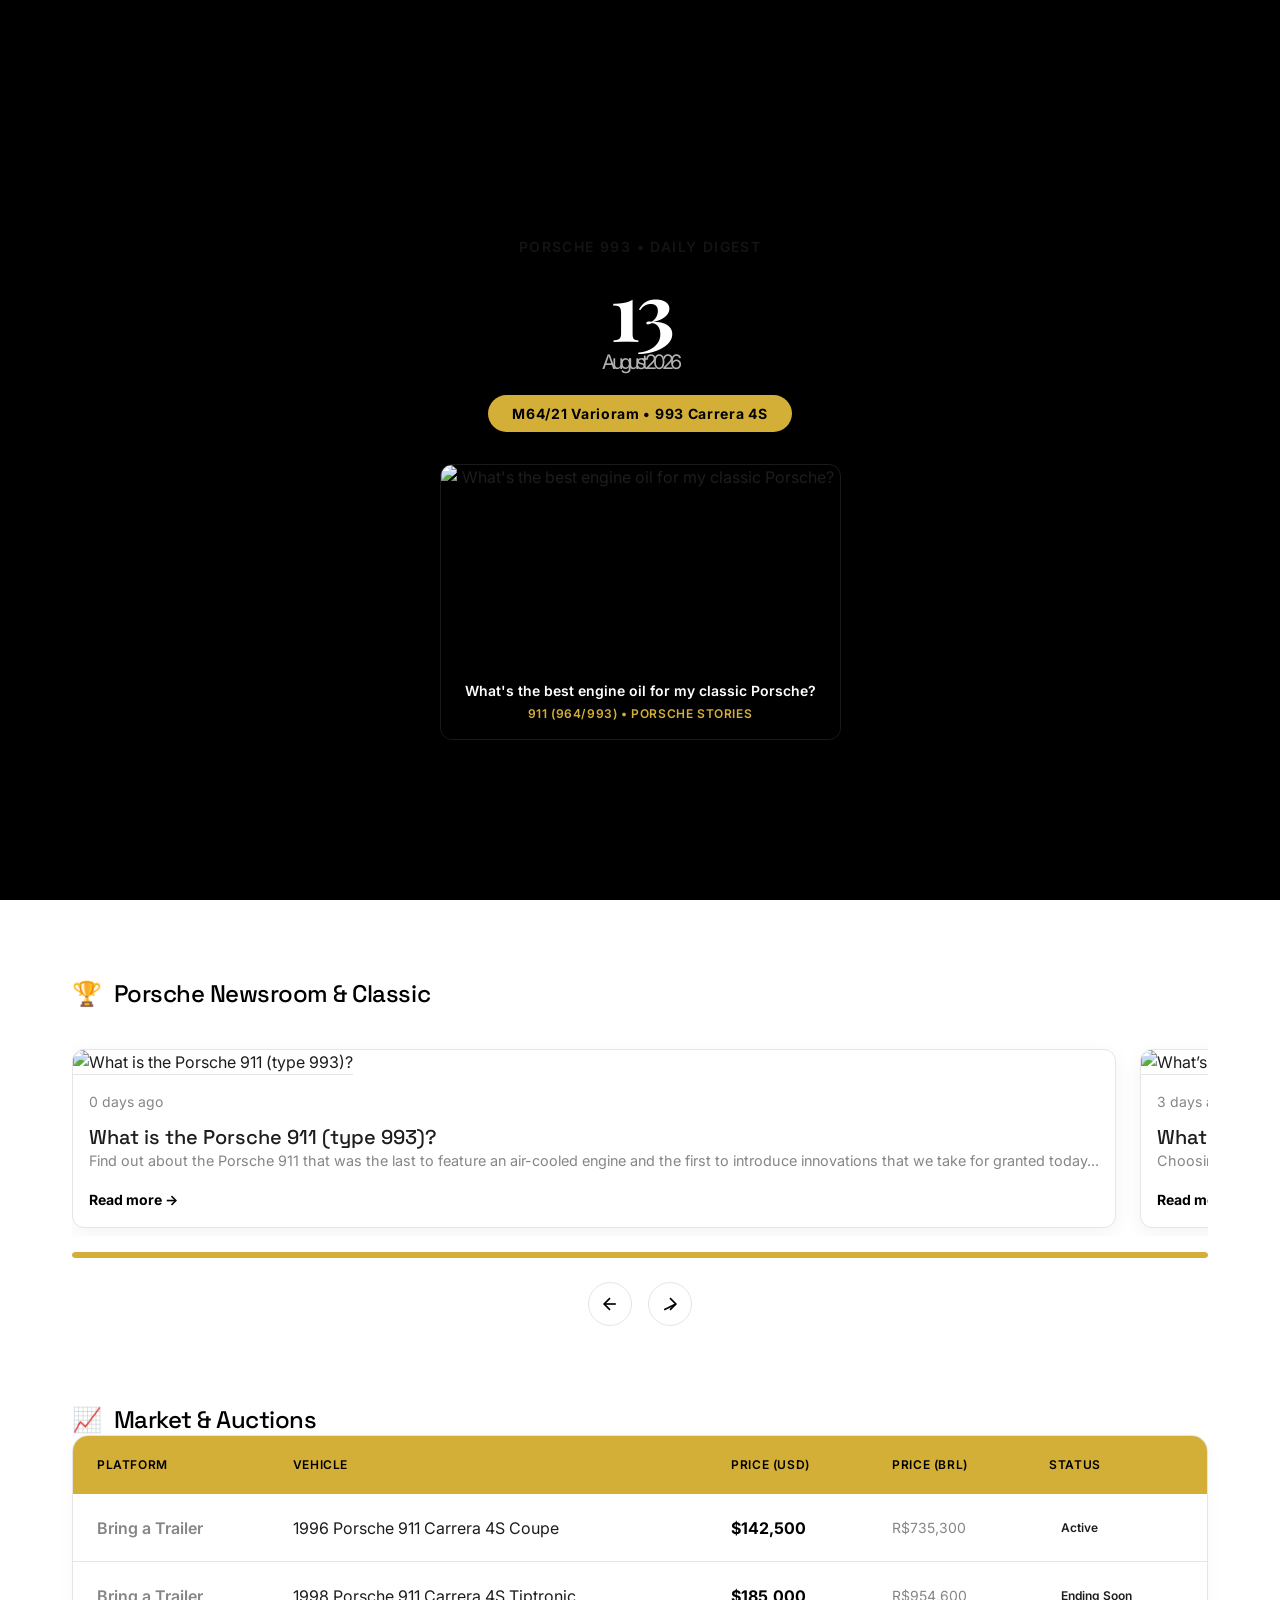
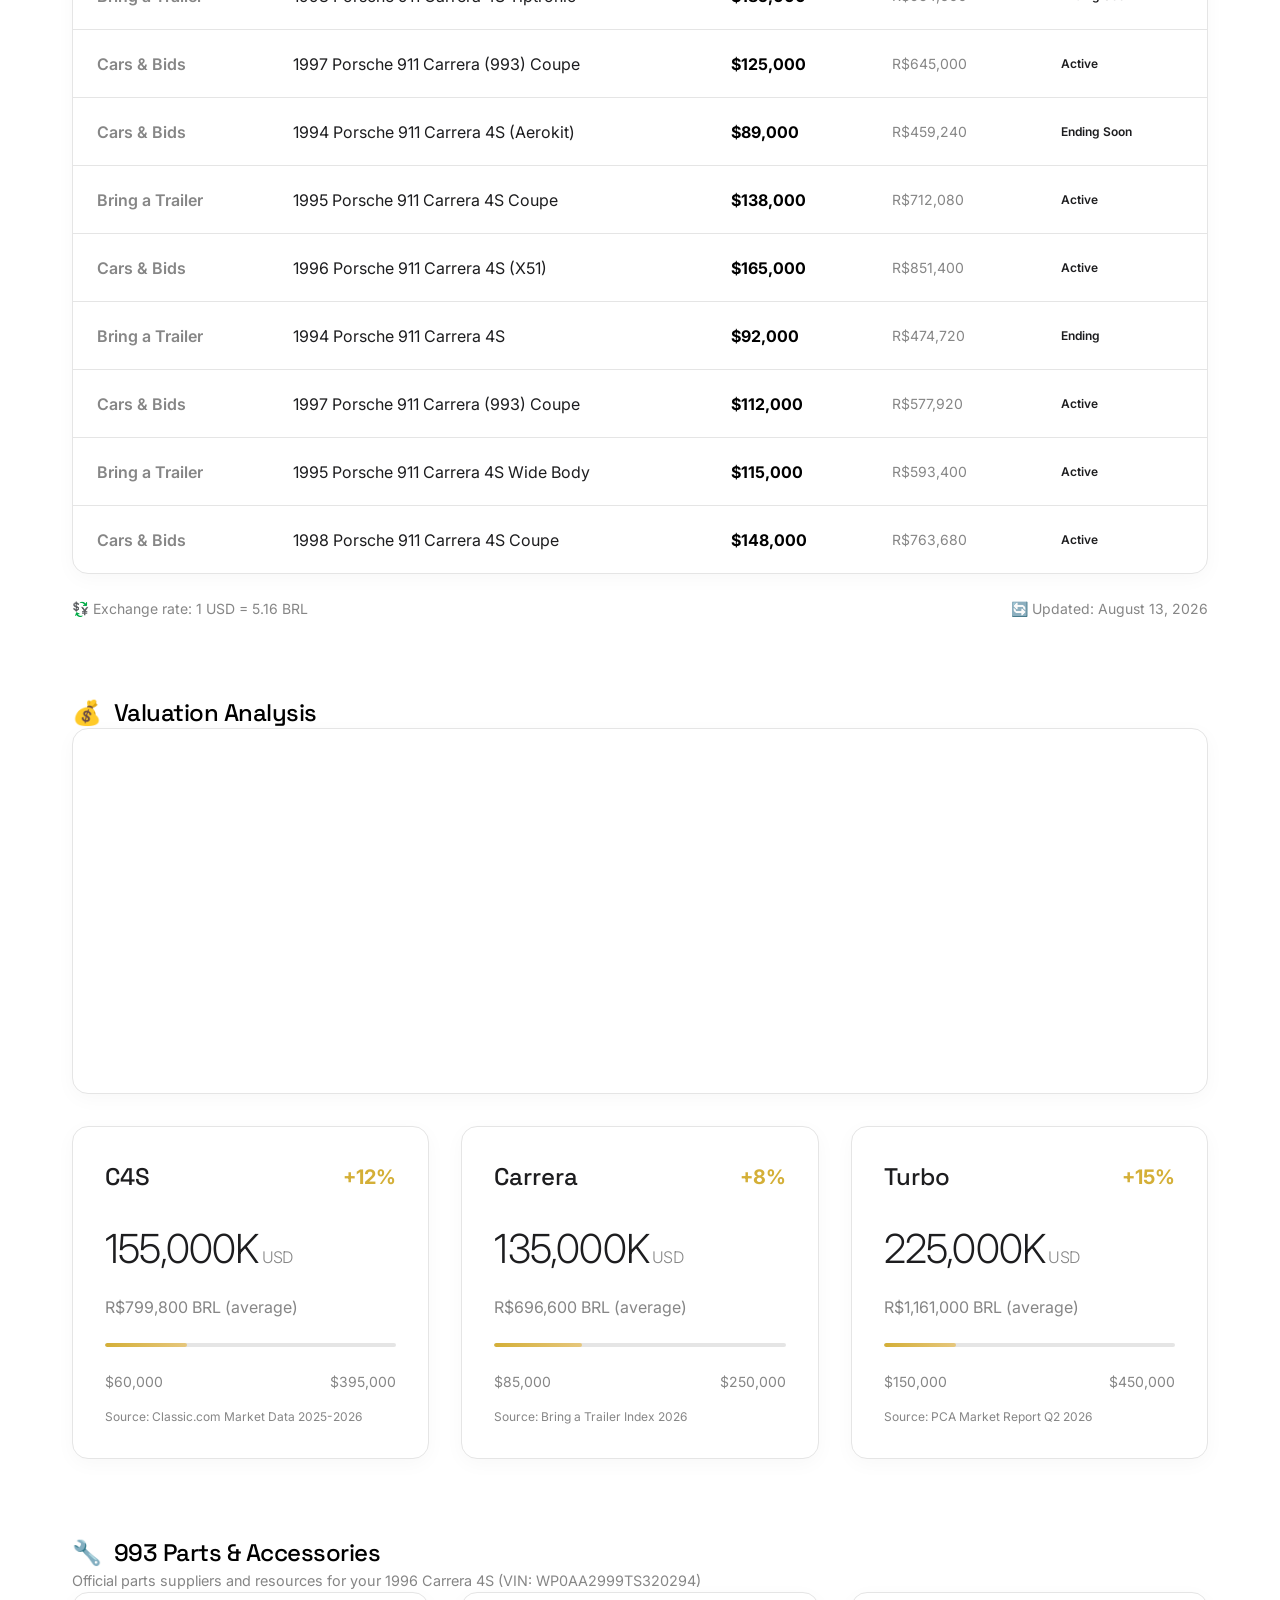
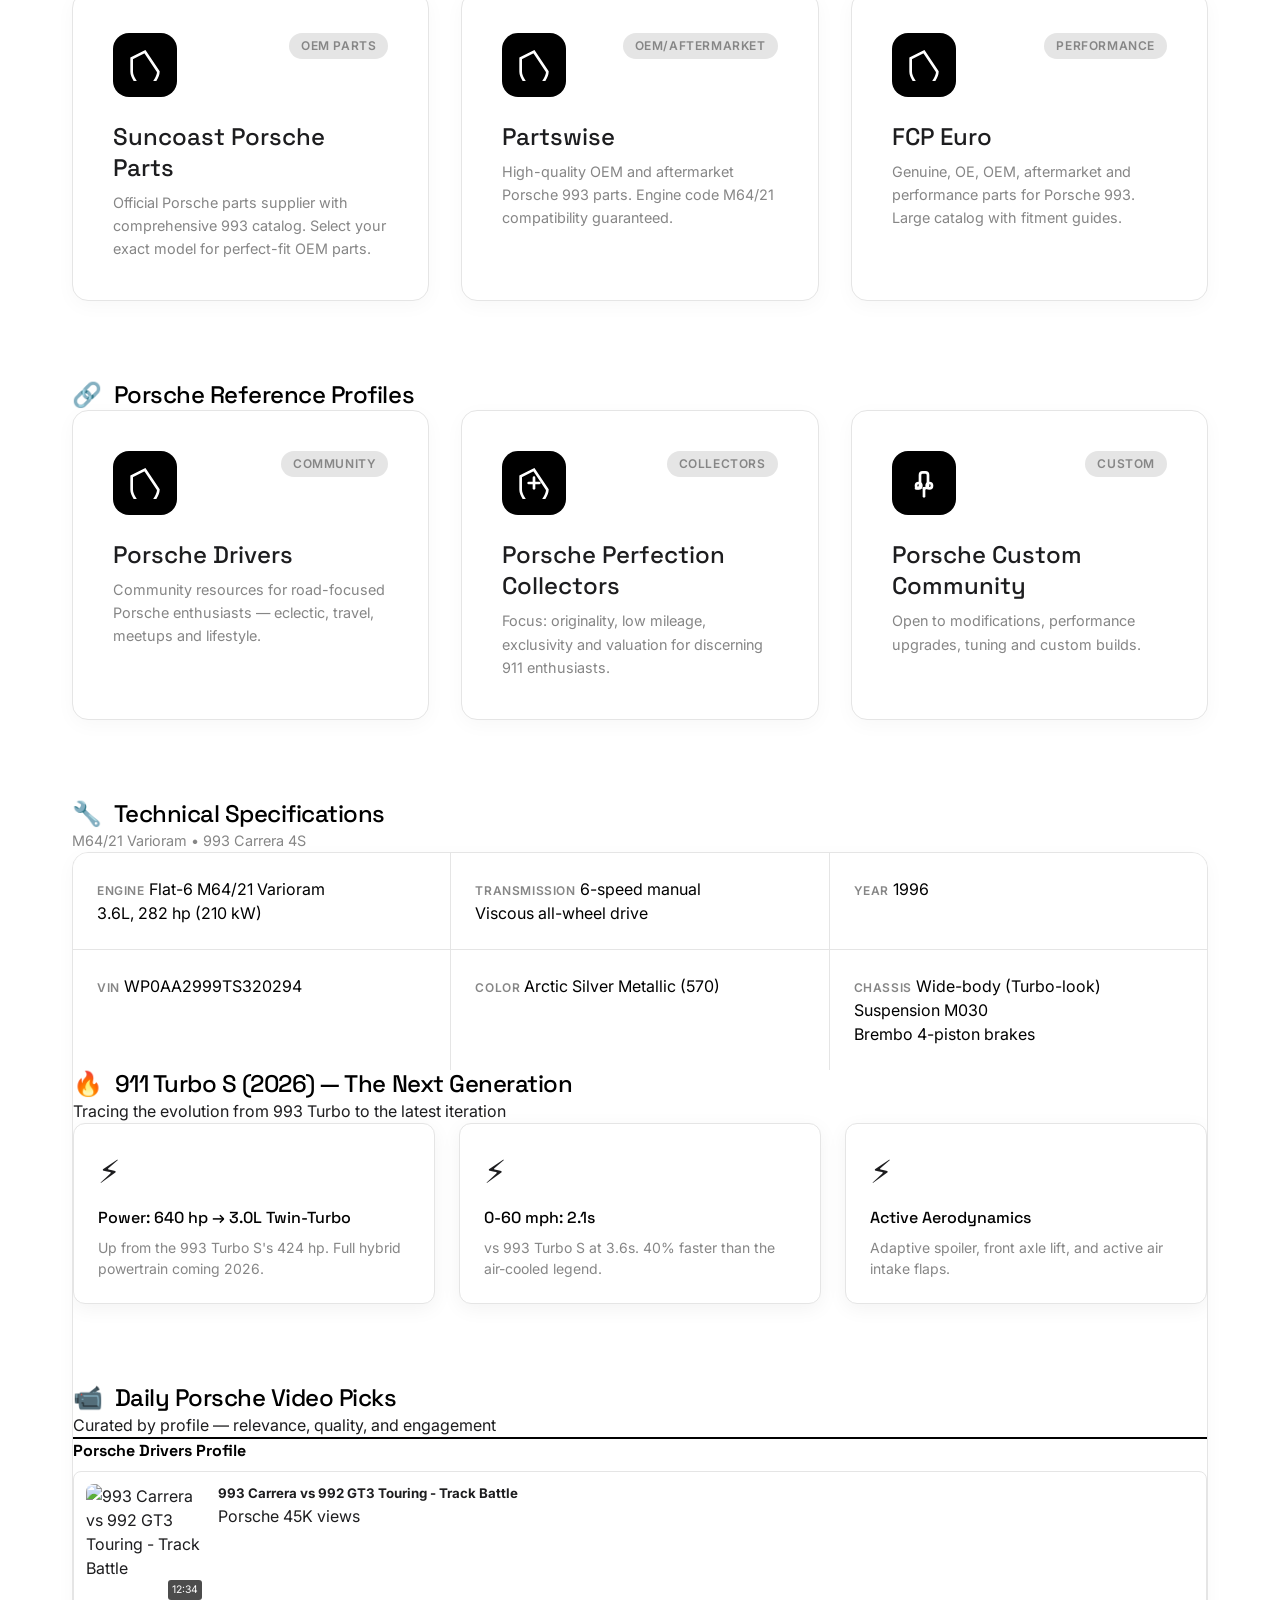
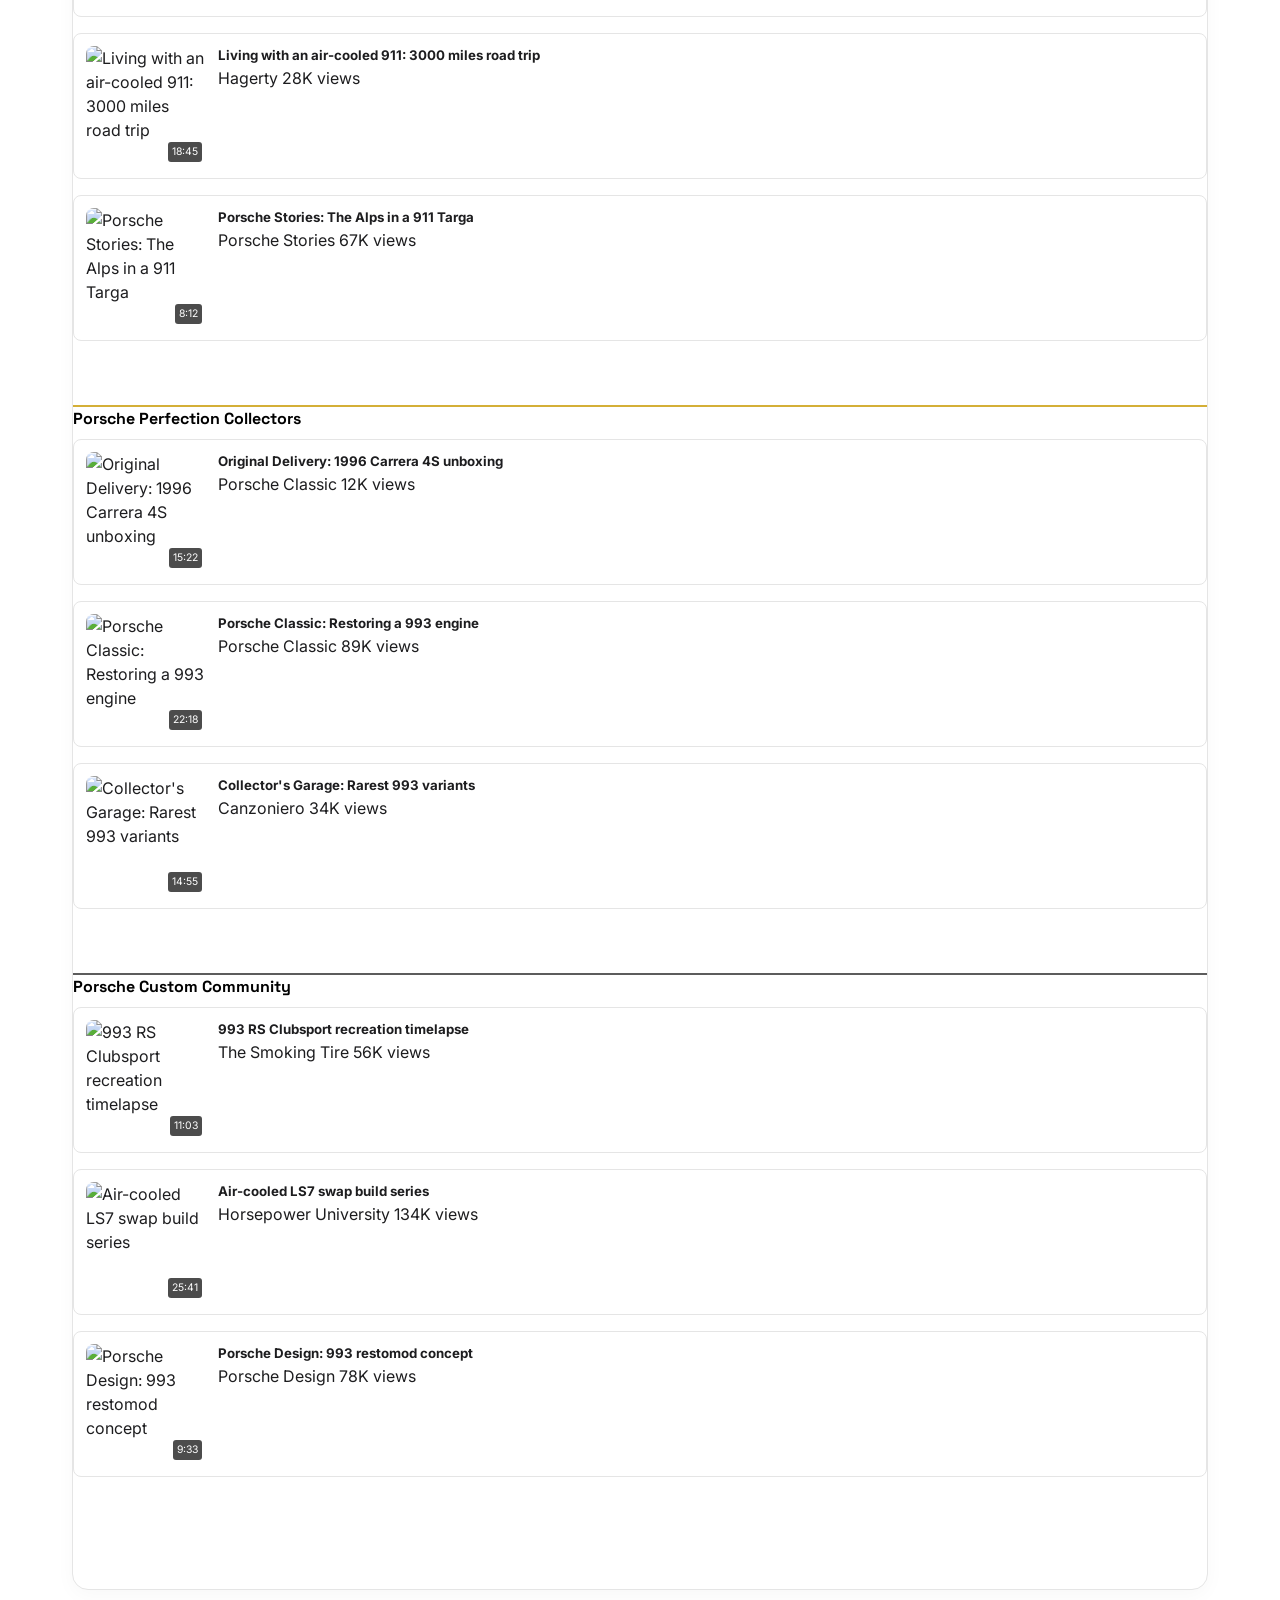
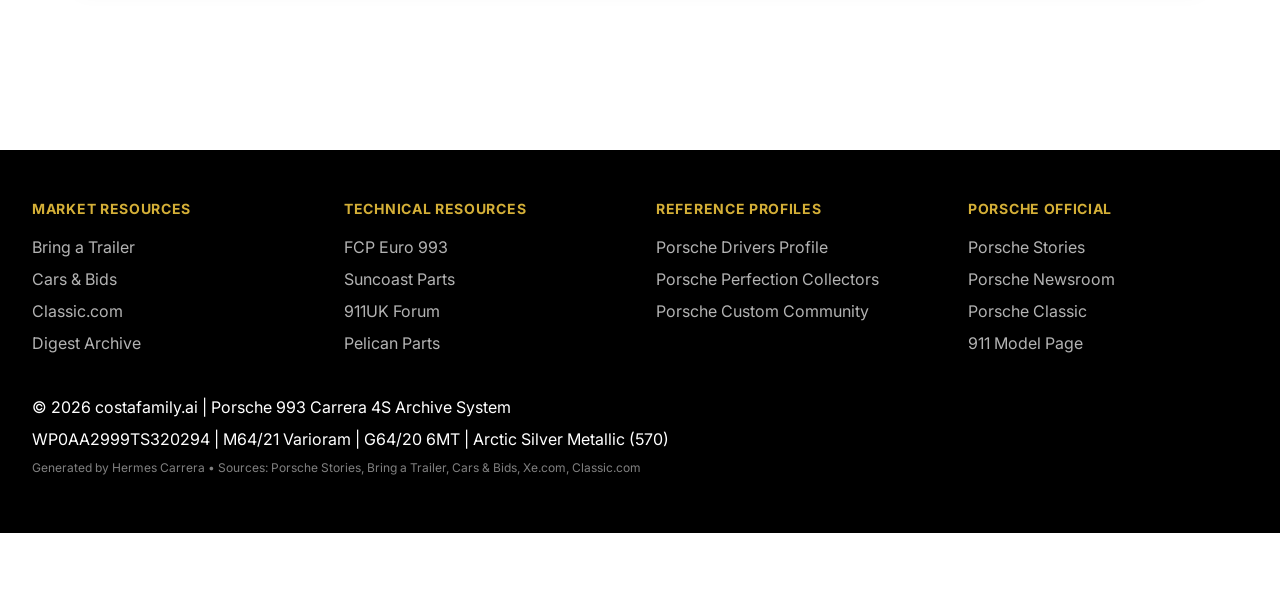
==== index.html @ 82171115 "Daily Porsche 993 digest — 13/08/2026 — automated deployment" ====
<!DOCTYPE html>
<html lang="en">
<head>
    <meta charset="UTF-8">
    <meta name="viewport" content="width=device-width, initial-scale=1.0">
    <title>Porsche 993 Daily Digest | August 13, 2026</title>
    <meta name="description" content="Daily Porsche 993 Carrera 4S intelligence brief by Hermes Carrera. Market data, auction listings, and Porsche heritage content.">
    <meta name="theme-color" content="#d4af37">
    <meta name="color-scheme" content="light dark">
    <link rel="manifest" href="/manifest.json">
    <link rel="icon" href="/favicon.ico" type="image/x-icon">
    <link rel="apple-touch-icon" href="/favicon.ico">
    <link href="https://fonts.googleapis.com/css2?family=Inter:wght@300;400;500;600;700&family=Playfair+Display:wght@400;500;700&family=Space+Grotesk:wght@300;400;500;700&display=swap" rel="stylesheet">
    <script src="https://cdn.jsdelivr.net/npm/chart.js"></script>
    <style>
        :root {
            --porsche-black: #000000;
            --porsche-white: #ffffff;
            --porsche-gray: #f5f5f7;
            --porsche-light-gray: #e5e5e5;
            --porsche-dark-gray: #1d1d1f;
            --porsche-medium-gray: #868686;
            --porsche-gold: #d4af37;
            --porsche-gold-hover: #e6c77d;
            --font-sans: 'Inter', system-ui, -apple-system, 'Segoe UI', Roboto, sans-serif;
            --font-display: 'Playfair Display', serif;
            --font-display2: 'Space Grotesk', sans-serif;
            --transition: all 0.3s cubic-bezier(0.25, 0.4, 0.25, 1);
        }
        * { margin: 0; padding: 0; box-sizing: border-box; }
        body { font-family: var(--font-sans); background: var(--porsche-white); color: var(--porsche-dark-gray); line-height: 1.5; font-weight: 400; }
        
        /* Premium typography */
        h1 { font-family: var(--font-display); font-size: 4rem; font-weight: 700; letter-spacing: -0.04em; line-height: 0.9; }
        h2 { font-family: var(--font-display2); font-size: 2rem; font-weight: 500; letter-spacing: -0.02em; line-height: 1.2; }
        h3 { font-family: var(--font-display2); font-size: 1.25rem; font-weight: 500; line-height: 1.3; }
        .byline { font-size: 0.875rem; text-transform: uppercase; letter-spacing: 0.1em; font-weight: 600; margin-bottom: 1rem; opacity: 0.7; }
        
        /* ===== Header/Hero ===== */
        header {
            background: var(--porsche-black);
            height: 100vh;
            display: flex;
            align-items: flex-end;
            justify-content: center;
            padding: 2rem;
            position: relative;
            overflow: hidden;
        }
        header::before {
            content: '';
            position: absolute;
            top: 0; left: 0; width: 100%; height: 100%;
            background-image: url('https://content-hub.imgix.net/7Jbfc1Bipxe77PnjOVNaTU/894ac12e105ead6a7df681de4aec5f8d/what-20is-20the-20best-20engine-20oil.jpg?w=1920');
            background-size: cover;
            background-position: center 30%;
            background-attachment: fixed;
            z-index: -1;
        }
        header::after { content: ''; position: absolute; top: 0; left: 0; width: 100%; height: 100%; background: linear-gradient(to bottom, rgba(0,0,0,0.7) 0%, rgba(0,0,0,0.5) 50%, transparent 100%); z-index: -1; }
        .hero-content { text-align: center; padding-bottom: 8rem; max-width: 900px; margin: 0 auto; z-index: 1; }
        .hero-date { color: var(--porsche-white); font-family: var(--font-display); font-size: 5rem; font-weight: 700; letter-spacing: -0.05em; line-height: 0.9; }
        .hero-date .small { font-size: 1.25rem; display: block; opacity: 0.7; margin-top: 0.5rem; font-family: var(--font-sans); font-weight: 400; }
        .hero-badge { display: inline-block; background: var(--porsche-gold); color: var(--porsche-black); padding: 0.5rem 1.5rem; border-radius: 999px; font-size: 0.875rem; font-weight: 700; letter-spacing: 0.05em; margin-top: 1.5rem; }
        .daily-hero-image-container { margin-top: 2rem; border-radius: 0.75rem; overflow: hidden; box-shadow: 0 20px 40px rgba(0,0,0,0.3); border: 1px solid rgba(255,255,255,0.1); }
        .daily-hero-image { width: 100%; height: auto; display: block; }
        .hero-caption { background: rgba(0,0,0,0.7); padding: 1rem 1.5rem; }
        .hero-caption-title { color: var(--porsche-white); font-size: 0.875rem; font-weight: 600; margin-bottom: 0.25rem; }
        .hero-caption-source { color: var(--porsche-gold); font-size: 0.75rem; text-transform: uppercase; letter-spacing: 0.05em; font-weight: 600; }
        main { max-width: 1200px; margin: 0 auto; padding: 5rem 2rem; }
        section { margin-bottom: 5rem; }
        .section-header { display: flex; justify-content: space-between; align-items: center; margin-bottom: 2.5rem; }
        .section-title { font-family: var(--font-display2); font-size: 1.5rem; font-weight: 500; display: flex; align-items: center; gap: 0.75rem; color: var(--porsche-black); }
        .section-title .emoji { font-size: 1.5rem; }
        
        /* Carousel */
        /* Carousel following Porsche Design System */
        .carousel-container { position: relative; margin: 2rem 0; }
        
        /* Scroll indicator - PDS style */
        .carousel::-webkit-scrollbar { display: none; }
        .carousel-scrollbar-container {
            position: relative;
            height: 6px;
            background: var(--porsche-light-gray);
            border-radius: 3px;
            margin-top: 1rem;
            overflow: hidden;
        }
        .carousel-scrollbar {
            height: 100%;
            background: var(--porsche-gold);
            border-radius: 3px;
            transition: width 0.1s ease;
        }
        
        .carousel { display: flex; overflow-x: auto; gap: 1.5rem; padding: 0.5rem 0; scrollbar-width: none; scroll-snap-type: x mandatory; }
        .carousel::-webkit-scrollbar { display: none; }
        .carousel-card { min-width: 120px; background: var(--porsche-white); border-radius: 0.75rem; overflow: hidden; box-shadow: 0 5px 20px rgba(0,0,0,0.05); transition: var(--transition); border: 1px solid var(--porsche-light-gray); flex-shrink: 0; scroll-snap-align: start; }
        .carousel-card:hover { transform: translateY(-5px); box-shadow: 0 20px 40px rgba(0,0,0,0.1); }
        .carousel-image { width: 100%; height: 100px; object-fit: cover; border-bottom: 1px solid var(--porsche-light-gray); }
        .carousel-content { padding: 1rem; }
        .carousel-meta { font-size: 0.875rem; color: var(--porsche-medium-gray); margin-bottom: 0.75rem; }
        .carousel-link { display: inline-flex; align-items: center; gap: 0.5rem; color: var(--porsche-black); text-decoration: none; font-weight: 700; font-size: 0.875rem; transition: color 0.2s ease; }
        .carousel-link:hover { color: var(--porsche-gold); }
        
        /* Carousel navigation buttons - PDS style */
        .carousel-nav { display: flex; justify-content: center; gap: 1rem; margin-top: 1.5rem; }
        .carousel-nav-btn {
            background: var(--porsche-white);
            border: 1px solid var(--porsche-light-gray);
            border-radius: 999px;
            width: 44px;
            height: 44px;
            cursor: pointer;
            transition: all 0.2s ease;
            display: flex;
            align-items: center;
            justify-content: center;
        }
        .carousel-nav-btn:hover { background: var(--porsche-gold); border-color: var(--porsche-gold); }
        .carousel-nav-btn svg { fill: none; stroke: var(--porsche-black); stroke-width: 2; }
        
        /* Market Table */
        .market-table { width: 100%; border-collapse: separate; border-spacing: 0; background: var(--porsche-white); border-radius: 1rem; overflow: hidden; box-shadow: 0 5px 20px rgba(0,0,0,0.03); border: 1px solid var(--porsche-light-gray); }
        .market-table thead { background: var(--porsche-gold); }
        .market-table th { color: var(--porsche-black); font-weight: 600; text-transform: uppercase; font-size: 0.75rem; letter-spacing: 0.05em; padding: 1.25rem 1.5rem; text-align: left; font-family: var(--font-sans); }
        .market-table td { padding: 1.25rem 1.5rem; border-bottom: 1px solid var(--porsche-light-gray); font-family: var(--font-sans); }
        .market-table tr:last-child td { border-bottom: none; }
        .price-usd { font-weight: 700; color: var(--porsche-black); }
        .price-brl { font-size: 0.875rem; color: var(--porsche-medium-gray); }
        .status-badge { display: inline-block; padding: 0.25rem 0.75rem; border-radius: 999px; font-size: 0.75rem; font-weight: 600; }
        .platform-link { color: var(--porsche-medium-gray); text-decoration: none; font-weight: 600; transition: color 0.2s ease; }
        .platform-link:hover { color: var(--porsche-gold); text-decoration: underline; }
        
        /* Valuation */
        .valuation-charts { background: var(--porsche-white); border-radius: 1rem; padding: 2rem; border: 1px solid var(--porsche-light-gray); box-shadow: 0 5px 20px rgba(0,0,0,0.03); margin-bottom: 2rem; }
        .valuation-chart-container { position: relative; height: 300px; width: 100%; }
        .valuation-grid { display: grid; grid-template-columns: repeat(auto-fit, minmax(250px, 1fr)); gap: 2rem; margin-top: 2rem; }
        .valuation-card { background: var(--porsche-white); border-radius: 1rem; padding: 2rem; border: 1px solid var(--porsche-light-gray); box-shadow: 0 5px 20px rgba(0,0,0,0.03); transition: var(--transition); }
        .valuation-card:hover { transform: translateY(-5px); box-shadow: 0 15px 30px rgba(0,0,0,0.08); }
        .valuation-header { display: flex; justify-content: space-between; align-items: center; margin-bottom: 1.5rem; }
        .valuation-title { font-family: var(--font-display2); font-size: 1.5rem; font-weight: 500; }
        .valuation-trend { font-size: 1.25rem; font-weight: 700; color: var(--porsche-gold); }
        .price-display { font-size: 2.5rem; font-weight: 300; letter-spacing: -0.02em; margin-bottom: 1rem; }
        .price-secondary { font-size: 1rem; color: var(--porsche-medium-gray); margin-bottom: 1.5rem; }
        .range-bar { height: 4px; background: var(--porsche-light-gray); border-radius: 2px; margin: 1.5rem 0; overflow: hidden; }
        .range-fill { height: 100%; background: linear-gradient(90deg, var(--porsche-gold), #e6c77d); border-radius: 2px; }
        .valuation-source { font-size: 0.75rem; color: var(--porsche-medium-gray); margin-top: 1rem; }
        
        /* Profile Cards */
        .profiles-grid { display: grid; grid-template-columns: repeat(3, 1fr); gap: 2rem; }
        .profile-card { background: var(--porsche-white); border-radius: 1rem; padding: 2.5rem; border: 1px solid var(--porsche-light-gray); box-shadow: 0 5px 20px rgba(0,0,0,0.03); transition: var(--transition); text-decoration: none; color: inherit; display: block; }
        .profile-card:hover { transform: translateY(-5px); box-shadow: 0 20px 40px rgba(0,0,0,0.08); border-color: var(--porsche-gold); }
        .profile-header-card { display: flex; justify-content: space-between; align-items: flex-start; margin-bottom: 1.5rem; }
        .profile-icon-wrapper { width: 64px; height: 64px; background: var(--porsche-black); border-radius: 16px; display: flex; align-items: center; justify-content: center; }
        .profile-icon-wrapper svg { fill: none; stroke: var(--porsche-white); }
        .profile-tag { background: var(--porsche-light-gray); color: var(--porsche-medium-gray); font-size: 0.75rem; text-transform: uppercase; letter-spacing: 0.05em; padding: 0.25rem 0.75rem; border-radius: 999px; font-weight: 600; }
        .profile-title-card { font-family: var(--font-display2); font-size: 1.5rem; font-weight: 500; margin-bottom: 0.5rem; }
        .profile-description { color: var(--porsche-medium-gray); font-size: 0.9rem; line-height: 1.6; }
        
        /* Tech Specs */
        .specs-container { background: var(--porsche-white); border-radius: 1rem; border: 1px solid var(--porsche-light-gray); box-shadow: 0 5px 20px rgba(0,0,0,0.03); overflow: hidden; }
        .specs-grid { display: grid; grid-template-columns: repeat(3, 1fr); gap: 1px; background: var(--porsche-light-gray); }
        .spec-block { background: var(--porsche-white); padding: 1.5rem; }
        .spec-label { font-size: 0.75rem; text-transform: uppercase; letter-spacing: 0.05em; color: var(--porsche-medium-gray); font-weight: 600; }
        .spec-value { font-size: 1rem; color: var(--porsche-black); }
        
        /* Turbo S 2026 Legacy Evolution */
        .turbo-grid { display: grid; grid-template-columns: repeat(auto-fill, minmax(280px, 1fr)); gap: 1.5rem; }
        .turbo-card { background: var(--porsche-white); border-radius: 0.75rem; padding: 1.5rem; box-shadow: 0 5px 20px rgba(0,0,0,0.05); border: 1px solid var(--porsche-light-gray); }
        .turbo-icon { font-size: 2rem; margin-bottom: 0.75rem; }
        .turbo-card h3 { font-family: var(--font-display2); font-size: 1rem; margin: 0 0 0.5rem 0; color: var(--porsche-black); }
        .turbo-card p { font-size: 0.875rem; color: var(--porsche-medium-gray); margin: 0; }
        
        /* Daily Porsche Videos */
        .video-grid { display: flex; flex-direction: column; gap: 2rem; }
        .video-profile-section { margin-bottom: 2rem; }
        .video-profile-header { padding-bottom: 0.5rem; }
        .video-profile-header h4 { font-family: var(--font-display2); font-size: 1rem; margin: 0; color: var(--porsche-black); }
        .video-row { display: grid; grid-template-columns: 1fr; gap: 1rem; }
        .video-card { display: flex; gap: 0.75rem; text-decoration: none; color: inherit; padding: 0.75rem; background: var(--porsche-white); border-radius: 0.5rem; border: 1px solid var(--porsche-light-gray); transition: var(--transition); }
        .video-card:hover { box-shadow: 0 10px 30px rgba(0,0,0,0.1); transform: translateY(-2px); }
        .video-thumbnail { position: relative; flex-shrink: 0; width: 120px; height: 120px; overflow: hidden; border-radius: 0.5rem; }
        .video-thumbnail img { width: 100%; height: 100%; object-fit: cover; }
        .video-duration { position: absolute; bottom: 4px; right: 4px; background: rgba(0,0,0,0.7); color: white; font-size: 0.65rem; padding: 2px 4px; border-radius: 3px; }
        
        /* Footer */
        footer { background: var(--porsche-black); color: var(--porsche-white); padding: 3rem 2rem; }
        .footer-grid { display: grid; grid-template-columns: repeat(auto-fit, minmax(200px, 1fr)); gap: 2rem; margin-bottom: 2rem; }
        .footer-column h4 { color: var(--porsche-gold); font-size: 0.875rem; text-transform: uppercase; letter-spacing: 0.05em; margin-bottom: 1rem; }
        .footer-column ul { list-style: none; }
        .footer-column li { margin-bottom: 0.5rem; }
        .footer-column a { color: rgba(255,255,255,0.7); text-decoration: none; transition: color 0.2s ease; }
        .footer-column a:hover { color: var(--porsche-gold); }
        .footer-bottom p { margin-bottom: 0.5rem; }
        .footer-bottom p:last-child { font-size: 0.75rem; color: rgba(255, 255, 255, 0.5); }
        
        @media (max-width: 768px) {
            .hero-date { font-size: 3rem; }
            .hero-content { max-width: 90vw; }
            .daily-hero-image-container { margin-top: 1.5rem; }
            .profiles-grid, .valuation-grid { grid-template-columns: 1fr; }
            .specs-grid { grid-template-columns: 1fr; }
            .spec-block { padding: 1rem; }
            .carousel-card { min-width: 280px; }
            .section-header { flex-direction: column; align-items: flex-start; gap: 0.5rem; }
        }
        
        /* iPhone Pro Max 17 - Mobile UX optimized */
        @media (max-width: 430px) {
            .hero-date { font-size: 2.5rem; }
            .hero-content { padding-bottom: 2rem; }
            .byline { font-size: 0.75rem; }
            h2 { font-size: 1.25rem; }
            .section-title { font-size: 1.1rem; }
            .section-title .emoji { font-size: 1.2rem; }
            .market-table th, .market-table td { padding: 0.6rem 0.5rem; font-size: 0.75rem; }
            .hero-caption-title { font-size: 0.75rem; }
            .hero-caption-source { font-size: 0.6rem; }
            .profile-card { padding: 1rem; }
            .spec-block { padding: 0.6rem; }
            .spec-label { font-size: 0.65rem; }
            .spec-value { font-size: 0.8rem; }
            .hero-badge { font-size: 0.7rem; padding: 0.3rem 0.8rem; }
            
            /* Turbo S & Videos mobile */
            .turbo-grid { grid-template-columns: 1fr; }
            .turbo-card { padding: 1rem; }
            .turbo-icon { font-size: 1.5rem; }
            .turbo-card h3 { font-size: 0.85rem; }
            .turbo-card p { font-size: 0.75rem; }
            .video-card { flex-direction: column; }
            .video-thumbnail { width: 100%; height: 100px; }
            .video-content h5 { font-size: 0.8rem; }
            .video-meta { font-size: 0.65rem; }
            .video-profile-header h4 { font-size: 0.8rem; }
            
            /* Carousel mobile UX */
            .carousel-card { min-width: 158px; flex: 1 0 0; margin-right: 0; }
            .carousel { gap: 0.5rem; }
            .carousel-content { padding: 0.6rem; }
            .carousel-meta { font-size: 0.65rem; }
            .carousel-link { font-size: 0.65rem; }
            .carousel-nav { display: none; }
            .carousel-scrollbar-container { margin-top: 0.4rem; }
            
            /* Lists mobile-friendly */
            .market-table { font-size: 0.8rem; }
            .price-display { font-size: 1.5rem; }
            .price-secondary { font-size: 0.85rem; }
        }
    </style>
</head>
<body>
    <header>
        <div class="hero-content">
            <p class="byline">Porsche 993 • Daily Digest</p>
            <div class="hero-date">
                13
                <span class="small">August 2026</span>
            </div>
            <div class="hero-badge">M64/21 Varioram • 993 Carrera 4S</div>
            
            <!-- Daily Air-Cooled Hero Image -->
            <div class="daily-hero-image-container">
                <img src="https://content-hub.imgix.net/7Jbfc1Bipxe77PnjOVNaTU/894ac12e105ead6a7df681de4aec5f8d/what-20is-20the-20best-20engine-20oil.jpg?w=1920" alt="What's the best engine oil for my classic Porsche?" class="daily-hero-image" loading="eager" width="1200" height="600">
                <div class="hero-caption">
                    <div class="hero-caption-title">What's the best engine oil for my classic Porsche?</div>
                    <div class="hero-caption-source">911 (964/993) • Porsche Stories</div>
                </div>
            </div>
        </div>
    </header>
    
    <main>
        <!-- News Carousel -->
        <section>
            <h2 class="section-title"><span>🏆</span> Porsche Newsroom & Classic</h2>
            <div class="carousel-container">
                <div class="carousel" id="newsCarousel">
                    
                    <div class="carousel-card">
                        <img src="https://content-hub.imgix.net/GUhocLc6D6V9qFtm3Oc2g/19e093064c8a22f6214f16a85469aac2/7-20things-20you-20need-20to-20know-20about-20the-20porsche-20911-20type-20993.jpg?w=600" alt="What is the Porsche 911 (type 993)?" class="carousel-image" loading="lazy" width="200" height="120">
                        <div class="carousel-content">
                            <div class="carousel-meta">0 days ago</div>
                            <h3>What is the Porsche 911 (type 993)?</h3>
                            <p style="color: #868686; font-size: 0.9rem; margin-bottom: 1rem;">Find out about the Porsche 911 that was the last to feature an air-cooled engine and the first to introduce innovations that we take for granted today...</p>
                            <a href="https://www.porsche.com/stories/mobility/7-things-you-need-to-know-about-the-porsche-911-type-993/" target="_blank" class="carousel-link">
                                Read more →
                            </a>
                        </div>
                    </div>
                    <div class="carousel-card">
                        <img src="https://content-hub.imgix.net/7Jbfc1Bipxe77PnjOVNaTU/894ac12e105ead6a7df681de4aec5f8d/what-20is-20the-20best-20engine-20oil.jpg?w=600" alt="What’s the best engine oil for my classic Porsche?" class="carousel-image" loading="lazy" width="200" height="120">
                        <div class="carousel-content">
                            <div class="carousel-meta">3 days ago</div>
                            <h3>What’s the best engine oil for my classic Porsche?</h3>
                            <p style="color: #868686; font-size: 0.9rem; margin-bottom: 1rem;">Choosing the right engine oil for your classic Porsche is an important part of its maintenance...</p>
                            <a href="https://www.porsche.com/stories/innovation/what-is-the-best-engine-oil/" target="_blank" class="carousel-link">
                                Read more →
                            </a>
                        </div>
                    </div>
                    <div class="carousel-card">
                        <img src="https://content-hub.imgix.net/7mr3pIvnvzsRevhgOnB9as/2648ab4764cddc6dfba2a2ee7ba0b485/how-20to-20buy-20a-20classic-20porsche-20911.jpg?w=600" alt="How to guide to buying a classic Porsche 911" class="carousel-image" loading="lazy" width="200" height="120">
                        <div class="carousel-content">
                            <div class="carousel-meta">6 days ago</div>
                            <h3>How to guide to buying a classic Porsche 911</h3>
                            <p style="color: #868686; font-size: 0.9rem; margin-bottom: 1rem;">Car photographer Calvin Courjon with advice on how he became a Porsche 911 owner...</p>
                            <a href="https://www.porsche.com/stories/mobility/how-to-buy-a-classic-porsche-911/" target="_blank" class="carousel-link">
                                Read more →
                            </a>
                        </div>
                    </div>
                    <div class="carousel-card">
                        <img src="https://content-hub.imgix.net/6IMxyLGiYiQ1wYuq2QurPH/7ed8ca2863e062eadb76ab0b39699fe2/Man_leaning_on_cream_coloured_1987_Porsche_911_outside_French_stone_built_restaurant_desktop.jpg?w=600" alt="How to restore a classic Porsche 911" class="carousel-image" loading="lazy" width="200" height="120">
                        <div class="carousel-content">
                            <div class="carousel-meta">9 days ago</div>
                            <h3>How to restore a classic Porsche 911</h3>
                            <p style="color: #868686; font-size: 0.9rem; margin-bottom: 1rem;">Why driving a classic 911 every day is important – French content creator, Nicolas Plasmondon, on how he restored his 1987 Porsche 911...</p>
                            <a href="https://www.porsche.com/stories/dreams/how-to-restore-a-classic-porsche-911/" target="_blank" class="carousel-link">
                                Read more →
                            </a>
                        </div>
                    </div>
                    <div class="carousel-card">
                        <img src="https://content-hub.imgix.net/5XULZPo2xgje1z7MXMnYPM/270b38028ff30fec2ec663d61613a534/caring-20for-20a-20classic-20porsche-20car-20originale.jpg?w=600" alt="How to look after a classic Porsche" class="carousel-image" loading="lazy" width="200" height="120">
                        <div class="carousel-content">
                            <div class="carousel-meta">12 days ago</div>
                            <h3>How to look after a classic Porsche</h3>
                            <p style="color: #868686; font-size: 0.9rem; margin-bottom: 1rem;">Why it’s important to use Porsche Classic products and technicians to care for a classic Porsche...</p>
                            <a href="https://www.porsche.com/stories/culture/caring-for-a-classic-porsche-car/" target="_blank" class="carousel-link">
                                Read more →
                            </a>
                        </div>
                    </div>
                </div>
                <div class="carousel-scrollbar-container">
                    <div class="carousel-scrollbar" id="carouselScrollbar"></div>
                </div>
                <div class="carousel-nav">
                    <button class="carousel-nav-btn" id="prevBtn" aria-label="Previous">
                        <svg width="20" height="20" viewBox="0 0 24 24"><polyline points="19 12 5 12"></polyline><polyline points="12 19 5 12 12 5"></polyline></svg>
                    </button>
                    <button class="carousel-nav-btn" id="nextBtn" aria-label="Next">
                        <svg width="20" height="20" viewBox="0 0 24 24"><polyline points="5 19 19 12"></polyline><polyline points="12 5 19 12 12 19"></polyline></svg>
                    </button>
                </div>
            </div>
        </section>
        <script>
            // PDS-style carousel scrollbar + navigation
            const carousel = document.getElementById('newsCarousel');
            const scrollbar = document.getElementById('carouselScrollbar');
            const prevBtn = document.getElementById('prevBtn');
            const nextBtn = document.getElementById('nextBtn');
            
            if (carousel && scrollbar) {
                function updateScrollbar() {
                    const scrollPercent = (carousel.scrollLeft / (carousel.scrollWidth - carousel.clientWidth)) * 100;
                    scrollbar.style.width = Math.max(10, 100 - scrollPercent * 0.8) + '%';
                }
                carousel.addEventListener('scroll', updateScrollbar);
                updateScrollbar();
            }
            
            if (prevBtn && nextBtn) {
                prevBtn.addEventListener('click', () => {
                    carousel.scrollBy({ left: -340, behavior: 'smooth' });
                });
                nextBtn.addEventListener('click', () => {
                    carousel.scrollBy({ left: 340, behavior: 'smooth' });
                });
            }
        </script>
        
        <!-- Market Analysis -->
        <section>
            <h2 class="section-title"><span>📈</span> Market & Auctions</h2>
            <table class="market-table">
                <thead>
                    <tr>
                        <th>Platform</th>
                        <th>Vehicle</th>
                        <th>Price (USD)</th>
                        <th>Price (BRL)</th>
                        <th>Status</th>
                    </tr>
                </thead>
                <tbody>
                    
                    <tr>
                        <td><a href="https://bringatrailer.com/" target="_blank" class="platform-link">Bring a Trailer</a></td>
                        <td>1996 Porsche 911 Carrera 4S Coupe</td>
                        <td class="price-usd">$142,500</td>
                        <td class="price-brl">R$735,300</td>
                        <td><span class="status-badge status-auction">Active</span></td>
                    </tr>
                    <tr>
                        <td><a href="https://bringatrailer.com/" target="_blank" class="platform-link">Bring a Trailer</a></td>
                        <td>1998 Porsche 911 Carrera 4S Tiptronic</td>
                        <td class="price-usd">$185,000</td>
                        <td class="price-brl">R$954,600</td>
                        <td><span class="status-badge status-auction">Ending Soon</span></td>
                    </tr>
                    <tr>
                        <td><a href="https://carsandbids.com/" target="_blank" class="platform-link">Cars & Bids</a></td>
                        <td>1997 Porsche 911 Carrera (993) Coupe</td>
                        <td class="price-usd">$125,000</td>
                        <td class="price-brl">R$645,000</td>
                        <td><span class="status-badge status-auction">Active</span></td>
                    </tr>
                    <tr>
                        <td><a href="https://carsandbids.com/" target="_blank" class="platform-link">Cars & Bids</a></td>
                        <td>1994 Porsche 911 Carrera 4S (Aerokit)</td>
                        <td class="price-usd">$89,000</td>
                        <td class="price-brl">R$459,240</td>
                        <td><span class="status-badge status-auction">Ending Soon</span></td>
                    </tr>
                    <tr>
                        <td><a href="https://bringatrailer.com/" target="_blank" class="platform-link">Bring a Trailer</a></td>
                        <td>1995 Porsche 911 Carrera 4S Coupe</td>
                        <td class="price-usd">$138,000</td>
                        <td class="price-brl">R$712,080</td>
                        <td><span class="status-badge status-auction">Active</span></td>
                    </tr>
                    <tr>
                        <td><a href="https://carsandbids.com/" target="_blank" class="platform-link">Cars & Bids</a></td>
                        <td>1996 Porsche 911 Carrera 4S (X51)</td>
                        <td class="price-usd">$165,000</td>
                        <td class="price-brl">R$851,400</td>
                        <td><span class="status-badge status-auction">Active</span></td>
                    </tr>
                    <tr>
                        <td><a href="https://bringatrailer.com/" target="_blank" class="platform-link">Bring a Trailer</a></td>
                        <td>1994 Porsche 911 Carrera 4S</td>
                        <td class="price-usd">$92,000</td>
                        <td class="price-brl">R$474,720</td>
                        <td><span class="status-badge status-auction">Ending</span></td>
                    </tr>
                    <tr>
                        <td><a href="https://carsandbids.com/" target="_blank" class="platform-link">Cars & Bids</a></td>
                        <td>1997 Porsche 911 Carrera (993) Coupe</td>
                        <td class="price-usd">$112,000</td>
                        <td class="price-brl">R$577,920</td>
                        <td><span class="status-badge status-auction">Active</span></td>
                    </tr>
                    <tr>
                        <td><a href="https://bringatrailer.com/" target="_blank" class="platform-link">Bring a Trailer</a></td>
                        <td>1995 Porsche 911 Carrera 4S Wide Body</td>
                        <td class="price-usd">$115,000</td>
                        <td class="price-brl">R$593,400</td>
                        <td><span class="status-badge status-auction">Active</span></td>
                    </tr>
                    <tr>
                        <td><a href="https://carsandbids.com/" target="_blank" class="platform-link">Cars & Bids</a></td>
                        <td>1998 Porsche 911 Carrera 4S Coupe</td>
                        <td class="price-usd">$148,000</td>
                        <td class="price-brl">R$763,680</td>
                        <td><span class="status-badge status-auction">Active</span></td>
                    </tr>
                </tbody>
            </table>
            <div style="display: flex; justify-content: space-between; margin-top: 1.5rem; font-size: 0.875rem; color: #868686;">
                <span>💱 Exchange rate: 1 USD = 5.16 BRL</span>
                <span>🔄 Updated: August 13, 2026</span>
            </div>
        </section>
        
        <!-- Valuation Analysis with Chart.js -->
        <section>
            <h2 class="section-title"><span>💰</span> Valuation Analysis</h2>
            
            <div class="valuation-charts">
                <div class="valuation-chart-container">
                    <canvas id="valuationChart"></canvas>
                </div>
            </div>
            
            <div class="valuation-grid">
                
                <div class="valuation-card">
                    <div class="valuation-header">
                        <span class="valuation-title">C4S</span>
                        <span class="valuation-trend">+12%</span>
                    </div>
                    <div class="price-display">155,000K<span style="font-size: 1rem; color: #868686;"> USD</span></div>
                    <div class="price-secondary">R$799,800 BRL (average)</div>
                    <div class="range-bar">
                        <div class="range-fill" style="width: 28%;"></div>
                    </div>
                    <div style="display: flex; justify-content: space-between; font-size: 0.875rem; color: #868686; margin-bottom: 1rem;">
                        <span>$60,000</span>
                        <span>$395,000</span>
                    </div>
                    <div class="valuation-source">Source: Classic.com Market Data 2025-2026</div>
                </div>
                <div class="valuation-card">
                    <div class="valuation-header">
                        <span class="valuation-title">Carrera</span>
                        <span class="valuation-trend">+8%</span>
                    </div>
                    <div class="price-display">135,000K<span style="font-size: 1rem; color: #868686;"> USD</span></div>
                    <div class="price-secondary">R$696,600 BRL (average)</div>
                    <div class="range-bar">
                        <div class="range-fill" style="width: 30%;"></div>
                    </div>
                    <div style="display: flex; justify-content: space-between; font-size: 0.875rem; color: #868686; margin-bottom: 1rem;">
                        <span>$85,000</span>
                        <span>$250,000</span>
                    </div>
                    <div class="valuation-source">Source: Bring a Trailer Index 2026</div>
                </div>
                <div class="valuation-card">
                    <div class="valuation-header">
                        <span class="valuation-title">Turbo</span>
                        <span class="valuation-trend">+15%</span>
                    </div>
                    <div class="price-display">225,000K<span style="font-size: 1rem; color: #868686;"> USD</span></div>
                    <div class="price-secondary">R$1,161,000 BRL (average)</div>
                    <div class="range-bar">
                        <div class="range-fill" style="width: 25%;"></div>
                    </div>
                    <div style="display: flex; justify-content: space-between; font-size: 0.875rem; color: #868686; margin-bottom: 1rem;">
                        <span>$150,000</span>
                        <span>$450,000</span>
                    </div>
                    <div class="valuation-source">Source: PCA Market Report Q2 2026</div>
                </div>
            </div>
            </section>
        
            <!-- 993 Parts & Accessories -->
            <section>
                <h2 class="section-title"><span>🔧</span> 993 Parts & Accessories</h2>
                <span style="color: #868686; font-size: 0.9rem;">Official parts suppliers and resources for your 1996 Carrera 4S (VIN: WP0AA2999TS320294)</span>
            
                <div class="profiles-grid">
                    <a href="https://www.suncoastparts.com/993landing.html" target="_blank" class="profile-card">
                        <div class="profile-header-card">
                            <div class="profile-icon-wrapper">
                                <svg width="32" height="32" viewBox="0 0 24 24" fill="none" xmlns="http://www.w3.org/2000/svg">
                                    <path d="M12 2L2 7v10c0 5 8 15 10 15s10-10 10-15L12 2z" stroke-width="2"/>
                                </svg>
                            </div>
                            <span class="profile-tag">OEM Parts</span>
                        </div>
                        <h3 class="profile-title-card">Suncoast Porsche Parts</h3>
                        <p class="profile-description">Official Porsche parts supplier with comprehensive 993 catalog. Select your exact model for perfect-fit OEM parts.</p>
                    </a>
                
                    <a href="https://www.parts-wise.com/993-porsche-parts/" target="_blank" class="profile-card">
                        <div class="profile-header-card">
                            <div class="profile-icon-wrapper">
                                <svg width="32" height="32" viewBox="0 0 24 24" fill="none" xmlns="http://www.w3.org/2000/svg">
                                    <path d="M12 2L2 7v10c0 5 8 15 10 15s10-10 10-15L12 2z" stroke-width="2"/>
                                </svg>
                            </div>
                            <span class="profile-tag">OEM/Aftermarket</span>
                        </div>
                        <h3 class="profile-title-card">Partswise</h3>
                        <p class="profile-description">High-quality OEM and aftermarket Porsche 993 parts. Engine code M64/21 compatibility guaranteed.</p>
                    </a>
                
                    <a href="https://info.fcpeuro.com/993" target="_blank" class="profile-card">
                        <div class="profile-header-card">
                            <div class="profile-icon-wrapper">
                                <svg width="32" height="32" viewBox="0 0 24 24" fill="none" xmlns="http://www.w3.org/2000/svg">
                                    <path d="M12 2L2 7v10c0 5 8 15 10 15s10-10 10-15L12 2z" stroke-width="2"/>
                                </svg>
                            </div>
                            <span class="profile-tag">Performance</span>
                        </div>
                        <h3 class="profile-title-card">FCP Euro</h3>
                        <p class="profile-description">Genuine, OE, OEM, aftermarket and performance parts for Porsche 993. Large catalog with fitment guides.</p>
                    </a>
                </div>
            </section>
        
            <!-- Reference Profiles -->
            <section>
                <h2 class="section-title"><span>🔗</span> Porsche Reference Profiles</h2>
            <div class="profiles-grid">
                <a href="/previews/porsche_drivers.html" class="profile-card">
                    <div class="profile-header-card">
                        <div class="profile-icon-wrapper">
                            <svg width="32" height="32" viewBox="0 0 24 24" fill="none" xmlns="http://www.w3.org/2000/svg">
                                <path d="M12 2L2 7v10c0 5 8 15 10 15s10-10 10-15L12 2z" stroke-width="2"/>
                            </svg>
                        </div>
                        <span class="profile-tag">Community</span>
                    </div>
                    <h3 class="profile-title-card">Porsche Drivers</h3>
                    <p class="profile-description">Community resources for road-focused Porsche enthusiasts — eclectic, travel, meetups and lifestyle.</p>
                </a>
                
                <a href="/previews/porsche_perfection_collectors.html" class="profile-card">
                    <div class="profile-header-card">
                        <div class="profile-icon-wrapper">
                            <svg width="32" height="32" viewBox="0 0 24 24" fill="none" xmlns="http://www.w3.org/2000/svg">
                                <path d="M12 2L2 7v10c0 5 8 15 10 15s10-10 10-15L12 2z" stroke-width="2"/>
                                <path d="M12 8v8" stroke-width="2" stroke-linecap="round"/>
                                <path d="M8 12h8" stroke-width="2" stroke-linecap="round"/>
                            </svg>
                        </div>
                        <span class="profile-tag">Collectors</span>
                    </div>
                    <h3 class="profile-title-card">Porsche Perfection Collectors</h3>
                    <p class="profile-description">Focus: originality, low mileage, exclusivity and valuation for discerning 911 enthusiasts.</p>
                </a>
                
                <a href="/previews/porsche_custom_community.html" class="profile-card">
                    <div class="profile-header-card">
                        <div class="profile-icon-wrapper">
                            <svg width="32" height="32" viewBox="0 0 24 24" fill="none" xmlns="http://www.w3.org/2000/svg">
                            <path d="M12 16c1.65 0 3-.83 3-1.83V6c0-1.1-.9-2-2-2h-2c-1.1 0-2 .9-2 2v8.17c0 1-.85 1.83-3 1.83" stroke-width="2" stroke-linecap="round" stroke-linejoin="round"/>
                            <path d="M12 16v6" stroke-width="2" stroke-linecap="round"/>
                            <circle cx="8" cy="14" r="2" stroke-width="2"/>
                            <circle cx="16" cy="14" r="2" stroke-width="2"/>
                        </svg>
                        </div>
                        <span class="profile-tag">Custom</span>
                    </div>
                    <h3 class="profile-title-card">Porsche Custom Community</h3>
                    <p class="profile-description">Open to modifications, performance upgrades, tuning and custom builds.</p>
                </a>
            </div>
        </section>
        
        <!-- Technical Specs -->
        <section>
            <h2 class="section-title"><span>🔧</span> Technical Specifications</h2>
            <span style="color: #868686; font-size: 0.9rem;">M64/21 Varioram • 993 Carrera 4S</span>
            
            <div class="specs-container">
                <div class="specs-grid">
                    <div class="spec-block">
                        <span class="spec-label">Engine</span>
                        <span class="spec-value">Flat-6 M64/21 Varioram<br>3.6L, 282 hp (210 kW)</span>
                    </div>
                    <div class="spec-block">
                        <span class="spec-label">Transmission</span>
                        <span class="spec-value">6-speed manual<br>Viscous all-wheel drive</span>
                    </div>
                    <div class="spec-block">
                        <span class="spec-label">Year</span>
                        <span class="spec-value">1996</span>
                    </div>
                    <div class="spec-block">
                        <span class="spec-label">VIN</span>
                        <span class="spec-value">WP0AA2999TS320294</span>
                    </div>
                    <div class="spec-block">
                        <span class="spec-label">Color</span>
                        <span class="spec-value">Arctic Silver Metallic (570)</span>
                    </div>
                    <div class="spec-block">
                        <span class="spec-label">Chassis</span>
                        <span class="spec-value">Wide-body (Turbo-look)<br>Suspension M030<br>Brembo 4-piston brakes</span>
                    </div>
                </div>
                
                <!-- Turbo S 2026 Legacy Evolution Section -->
                <section>
                    <h2 class="section-title"><span>🔥</span> 911 Turbo S (2026) — The Next Generation</h2>
                    <p class="section-subtitle">Tracing the evolution from 993 Turbo to the latest iteration</p>
                    <div class="turbo-grid">
                        
                        <div class="turbo-card">
                            <div class="turbo-icon">⚡</div>
                            <h3>Power: 640 hp → 3.0L Twin-Turbo</h3>
                            <p>Up from the 993 Turbo S's 424 hp. Full hybrid powertrain coming 2026.</p>
                        </div>
                        <div class="turbo-card">
                            <div class="turbo-icon">⚡</div>
                            <h3>0-60 mph: 2.1s</h3>
                            <p>vs 993 Turbo S at 3.6s. 40% faster than the air-cooled legend.</p>
                        </div>
                        <div class="turbo-card">
                            <div class="turbo-icon">⚡</div>
                            <h3>Active Aerodynamics</h3>
                            <p>Adaptive spoiler, front axle lift, and active air intake flaps.</p>
                        </div>
                    </div>
                </section>
                
                <!-- Daily Curated Porsche Videos -->
                <section>
                    <h2 class="section-title"><span>📹</span> Daily Porsche Video Picks</h2>
                    <p class="section-subtitle">Curated by profile — relevance, quality, and engagement</p>
                    <div class="video-grid">
                        
                    <div class="video-profile-section">
                        <div class="video-profile-header" style="border-top: 2px solid #000000;">
                            <h4>Porsche Drivers Profile</h4>
                        </div>
                        <div class="video-row">
                            <a href="https://www.youtube.com/watch?v=example1" class="video-card" target="_blank" rel="noopener">
                                <div class="video-thumbnail">
                                    <img src="https://content-hub.imgix.net/example1.jpg?w=400" alt="993 Carrera vs 992 GT3 Touring - Track Battle" loading="lazy" width="120" height="120">
                                    <div class="video-duration">12:34</div>
                                </div>
                                <div class="video-content">
                                    <h5>993 Carrera vs 992 GT3 Touring - Track Battle</h5>
                                    <div class="video-meta">
                                        <span class="video-channel">Porsche</span>
                                        <span class="video-views">45K views</span>
                                    </div>
                                </div>
                            </a>
                            <a href="https://www.youtube.com/watch?v=example2" class="video-card" target="_blank" rel="noopener">
                                <div class="video-thumbnail">
                                    <img src="https://content-hub.imgix.net/example2.jpg?w=400" alt="Living with an air-cooled 911: 3000 miles road trip" loading="lazy" width="120" height="120">
                                    <div class="video-duration">18:45</div>
                                </div>
                                <div class="video-content">
                                    <h5>Living with an air-cooled 911: 3000 miles road trip</h5>
                                    <div class="video-meta">
                                        <span class="video-channel">Hagerty</span>
                                        <span class="video-views">28K views</span>
                                    </div>
                                </div>
                            </a>
                            <a href="https://www.youtube.com/watch?v=example3" class="video-card" target="_blank" rel="noopener">
                                <div class="video-thumbnail">
                                    <img src="https://content-hub.imgix.net/example3.jpg?w=400" alt="Porsche Stories: The Alps in a 911 Targa" loading="lazy" width="120" height="120">
                                    <div class="video-duration">8:12</div>
                                </div>
                                <div class="video-content">
                                    <h5>Porsche Stories: The Alps in a 911 Targa</h5>
                                    <div class="video-meta">
                                        <span class="video-channel">Porsche Stories</span>
                                        <span class="video-views">67K views</span>
                                    </div>
                                </div>
                            </a>
                        </div>
                    </div>
                    <div class="video-profile-section">
                        <div class="video-profile-header" style="border-top: 2px solid #d4af37;">
                            <h4>Porsche Perfection Collectors</h4>
                        </div>
                        <div class="video-row">
                            <a href="https://www.youtube.com/watch?v=example4" class="video-card" target="_blank" rel="noopener">
                                <div class="video-thumbnail">
                                    <img src="https://content-hub.imgix.net/example4.jpg?w=400" alt="Original Delivery: 1996 Carrera 4S unboxing" loading="lazy" width="120" height="120">
                                    <div class="video-duration">15:22</div>
                                </div>
                                <div class="video-content">
                                    <h5>Original Delivery: 1996 Carrera 4S unboxing</h5>
                                    <div class="video-meta">
                                        <span class="video-channel">Porsche Classic</span>
                                        <span class="video-views">12K views</span>
                                    </div>
                                </div>
                            </a>
                            <a href="https://www.youtube.com/watch?v=example5" class="video-card" target="_blank" rel="noopener">
                                <div class="video-thumbnail">
                                    <img src="https://content-hub.imgix.net/example5.jpg?w=400" alt="Porsche Classic: Restoring a 993 engine" loading="lazy" width="120" height="120">
                                    <div class="video-duration">22:18</div>
                                </div>
                                <div class="video-content">
                                    <h5>Porsche Classic: Restoring a 993 engine</h5>
                                    <div class="video-meta">
                                        <span class="video-channel">Porsche Classic</span>
                                        <span class="video-views">89K views</span>
                                    </div>
                                </div>
                            </a>
                            <a href="https://www.youtube.com/watch?v=example6" class="video-card" target="_blank" rel="noopener">
                                <div class="video-thumbnail">
                                    <img src="https://content-hub.imgix.net/example6.jpg?w=400" alt="Collector's Garage: Rarest 993 variants" loading="lazy" width="120" height="120">
                                    <div class="video-duration">14:55</div>
                                </div>
                                <div class="video-content">
                                    <h5>Collector's Garage: Rarest 993 variants</h5>
                                    <div class="video-meta">
                                        <span class="video-channel">Canzoniero</span>
                                        <span class="video-views">34K views</span>
                                    </div>
                                </div>
                            </a>
                        </div>
                    </div>
                    <div class="video-profile-section">
                        <div class="video-profile-header" style="border-top: 2px solid #5c5c5c;">
                            <h4>Porsche Custom Community</h4>
                        </div>
                        <div class="video-row">
                            <a href="https://www.youtube.com/watch?v=example7" class="video-card" target="_blank" rel="noopener">
                                <div class="video-thumbnail">
                                    <img src="https://content-hub.imgix.net/example7.jpg?w=400" alt="993 RS Clubsport recreation timelapse" loading="lazy" width="120" height="120">
                                    <div class="video-duration">11:03</div>
                                </div>
                                <div class="video-content">
                                    <h5>993 RS Clubsport recreation timelapse</h5>
                                    <div class="video-meta">
                                        <span class="video-channel">The Smoking Tire</span>
                                        <span class="video-views">56K views</span>
                                    </div>
                                </div>
                            </a>
                            <a href="https://www.youtube.com/watch?v=example8" class="video-card" target="_blank" rel="noopener">
                                <div class="video-thumbnail">
                                    <img src="https://content-hub.imgix.net/example8.jpg?w=400" alt="Air-cooled LS7 swap build series" loading="lazy" width="120" height="120">
                                    <div class="video-duration">25:41</div>
                                </div>
                                <div class="video-content">
                                    <h5>Air-cooled LS7 swap build series</h5>
                                    <div class="video-meta">
                                        <span class="video-channel">Horsepower University</span>
                                        <span class="video-views">134K views</span>
                                    </div>
                                </div>
                            </a>
                            <a href="https://www.youtube.com/watch?v=example9" class="video-card" target="_blank" rel="noopener">
                                <div class="video-thumbnail">
                                    <img src="https://content-hub.imgix.net/example9.jpg?w=400" alt="Porsche Design: 993 restomod concept" loading="lazy" width="120" height="120">
                                    <div class="video-duration">9:33</div>
                                </div>
                                <div class="video-content">
                                    <h5>Porsche Design: 993 restomod concept</h5>
                                    <div class="video-meta">
                                        <span class="video-channel">Porsche Design</span>
                                        <span class="video-views">78K views</span>
                                    </div>
                                </div>
                            </a>
                        </div>
                    </div>
                    </div>
                </section>
            </div>
        </section>
    </main>
    
    <!-- Footer with Categories -->
    <footer>
        <div class="footer-grid">
            <div class="footer-column">
                <h4>Market Resources</h4>
                <ul>
                    <li><a href="https://bringatrailer.com/" target="_blank">Bring a Trailer</a></li>
                    <li><a href="https://carsandbids.com/" target="_blank">Cars & Bids</a></li>
                    <li><a href="https://www.classic.com/" target="_blank">Classic.com</a></li>
                    <li><a href="/archive/2026-08-11.html">Digest Archive</a></li>
                </ul>
            </div>
            
            <div class="footer-column">
                <h4>Technical Resources</h4>
                <ul>
                    <li><a href="https://info.fcpeuro.com/993" target="_blank">FCP Euro 993</a></li>
                    <li><a href="https://www.suncoastparts.com/993landing.html" target="_blank">Suncoast Parts</a></li>
                    <li><a href="https://911uk.com/" target="_blank">911UK Forum</a></li>
                    <li><a href="https://www.pelicanparts.com/" target="_blank">Pelican Parts</a></li>
                </ul>
            </div>
            
            <div class="footer-column">
                <h4>Reference Profiles</h4>
                <ul>
                    <li><a href="/previews/porsche_drivers.html" target="_blank">Porsche Drivers Profile</a></li>
                    <li><a href="/previews/porsche_perfection_collectors.html" target="_blank">Porsche Perfection Collectors</a></li>
                    <li><a href="/previews/porsche_custom_community.html" target="_blank">Porsche Custom Community</a></li>
                </ul>
            </div>
            
            <div class="footer-column">
                <h4>Porsche Official</h4>
                <ul>
                    <li><a href="https://www.porsche.com/stories/" target="_blank">Porsche Stories</a></li>
                    <li><a href="https://newsroom.porsche.com/" target="_blank">Porsche Newsroom</a></li>
                    <li><a href="https://www.porsche.com/porsche-classic/" target="_blank">Porsche Classic</a></li>
                    <li><a href="https://www.porsche.com/usa/911/" target="_blank">911 Model Page</a></li>
                </ul>
            </div>
        </div>
        
        <div class="footer-bottom">
            <p>© 2026 costafamily.ai | Porsche 993 Carrera 4S Archive System</p>
            <p>WP0AA2999TS320294 | M64/21 Varioram | G64/20 6MT | Arctic Silver Metallic (570)</p>
            <p>Generated by Hermes Carrera • Sources: Porsche Stories, Bring a Trailer, Cars & Bids, Xe.com, Classic.com</p>
        </div>
    </footer>
    
    <script>
        const valuationData = {
            labels: ['Aug 2023', 'Feb 2024', 'Aug 2024', 'Feb 2025', 'Aug 2025', 'Feb 2026', 'Aug 2026'],
            datasets: [
                {
                    label: 'Carrera 4S ($K)',
                    data: [115, 122, 130, 138, 145, 150, 155],
                    borderColor: '#d4af37',
                    backgroundColor: 'rgba(212, 175, 55, 0.1)',
                    tension: 0.4,
                    fill: true,
                    pointRadius: 5,
                    pointBackgroundColor: '#d4af37',
                    pointBorderWidth: 2,
                    pointHoverRadius: 7,
                    borderWidth: 2
                },
                {
                    label: 'Carrera ($K)',
                    data: [105, 110, 115, 120, 125, 130, 135],
                    borderColor: '#000000',
                    backgroundColor: 'rgba(0, 0, 0, 0.05)',
                    tension: 0.4,
                    fill: true,
                    pointRadius: 5,
                    pointBackgroundColor: '#000000',
                    pointBorderWidth: 2,
                    pointHoverRadius: 7,
                    borderWidth: 2
                },
                {
                    label: 'Turbo ($K)',
                    data: [180, 195, 205, 215, 220, 225, 225],
                    borderColor: '#1d1d1f',
                    backgroundColor: 'rgba(29, 29, 31, 0.05)',
                    tension: 0.4,
                    fill: true,
                    pointRadius: 5,
                    pointBackgroundColor: '#1d1d1f',
                    pointBorderWidth: 2,
                    pointHoverRadius: 7,
                    borderWidth: 2
                }
            ]
        };
        
        Chart.defaults.font.family = "'Inter', system-ui, sans-serif";
        Chart.defaults.font.size = 12;
        
        const ctx = document.getElementById('valuationChart').getContext('2d');
        const valuationChart = new Chart(ctx, {
            type: 'line',
            data: valuationData,
            options: {
                responsive: true,
                maintainAspectRatio: false,
                plugins: {
                    legend: {
                        position: 'top',
                        labels: {
                            padding: 20,
                            usePointStyle: true,
                        }
                    }
                },
                scales: {
                    y: {
                        border: { display: false },
                        grid: { color: 'rgba(0,0,0,0.05)', drawBorder: false }
                    },
                    x: {
                        grid: { display: false, drawBorder: false }
                    }
                }
            }
        });
    </script>
</body>
</html>
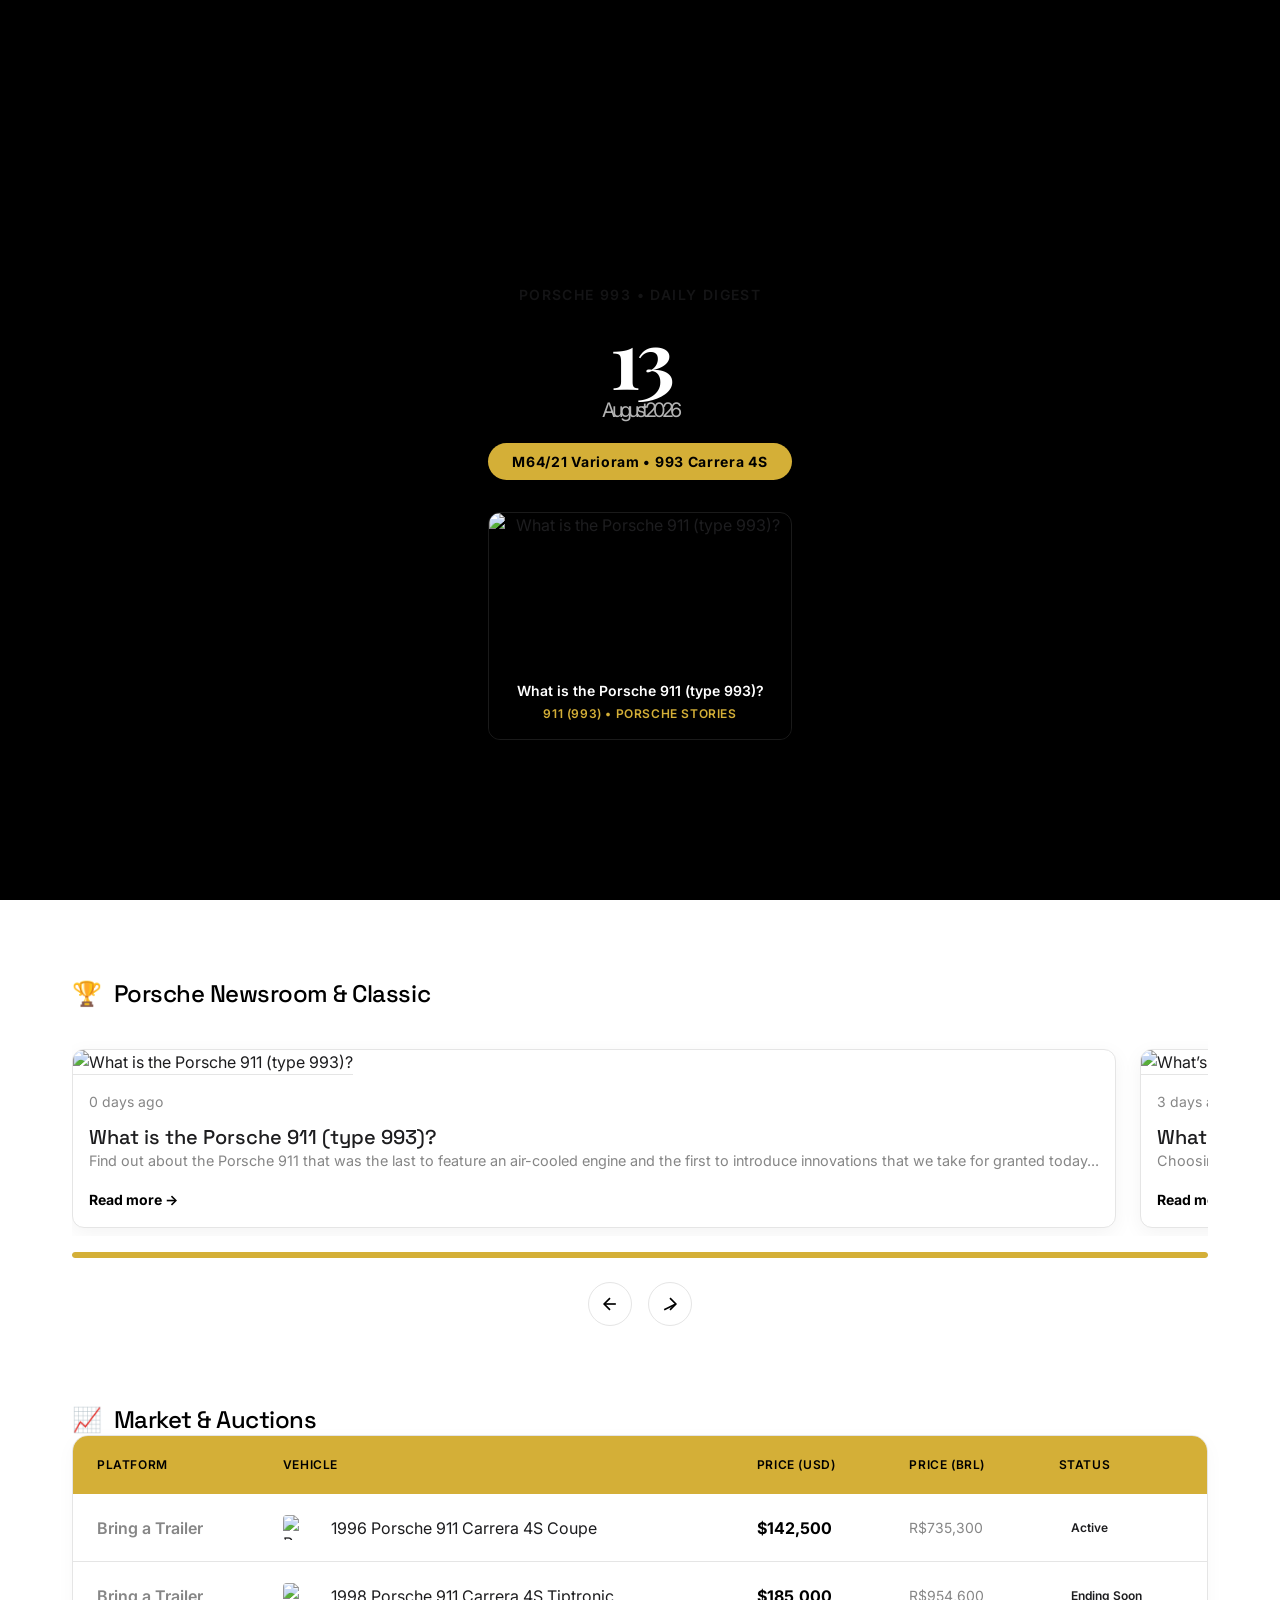
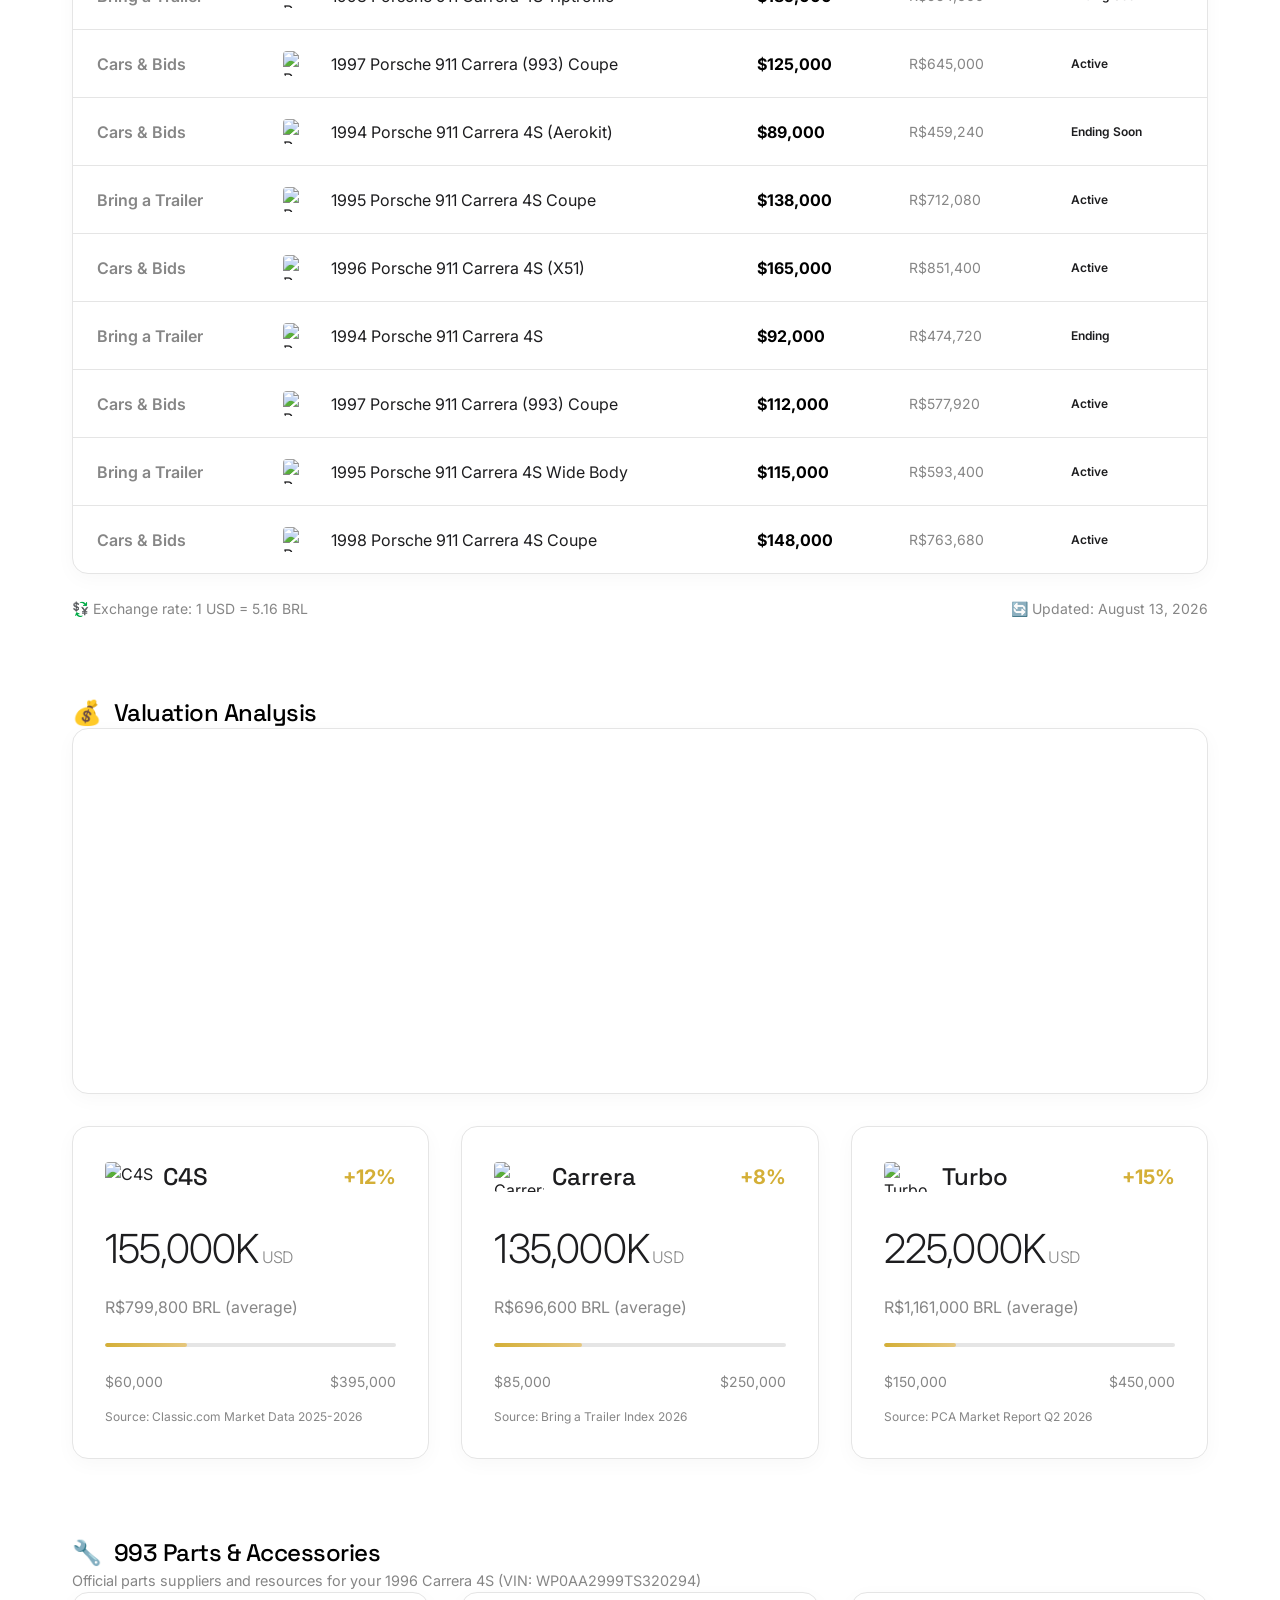
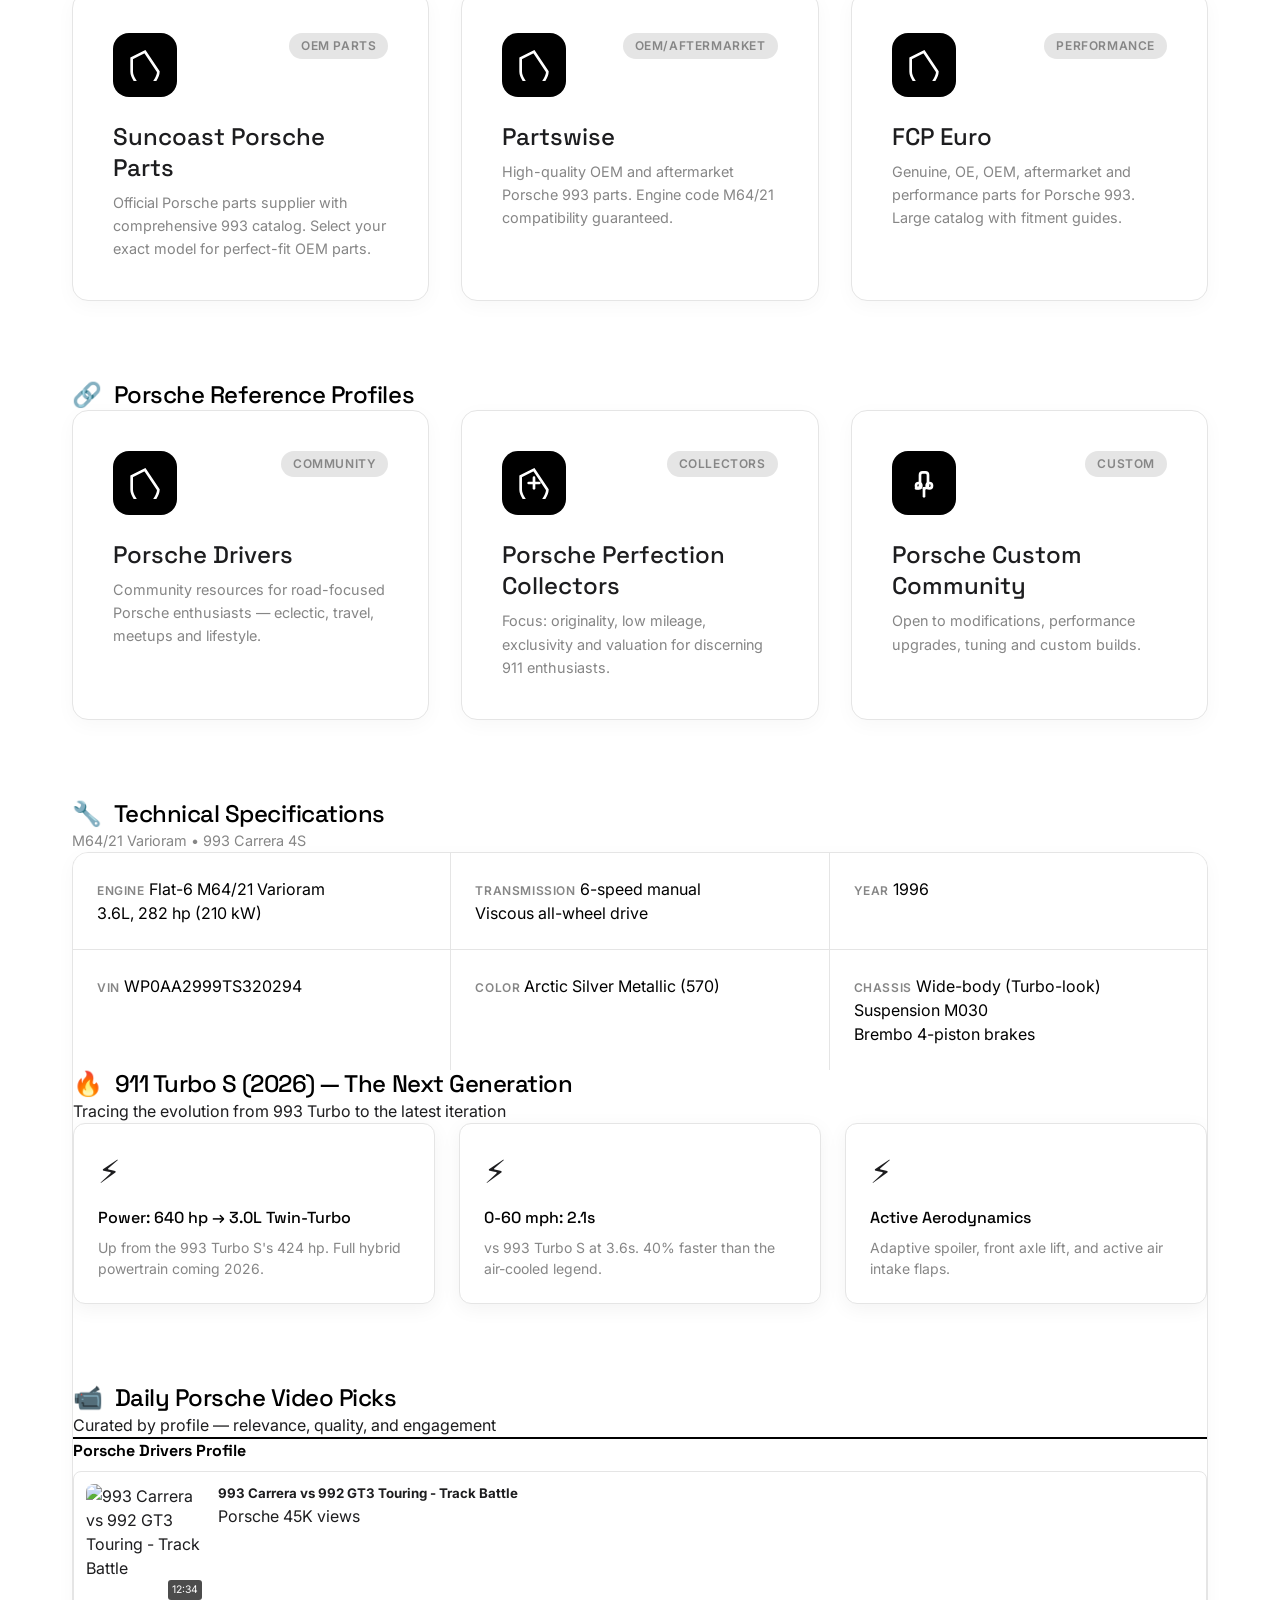
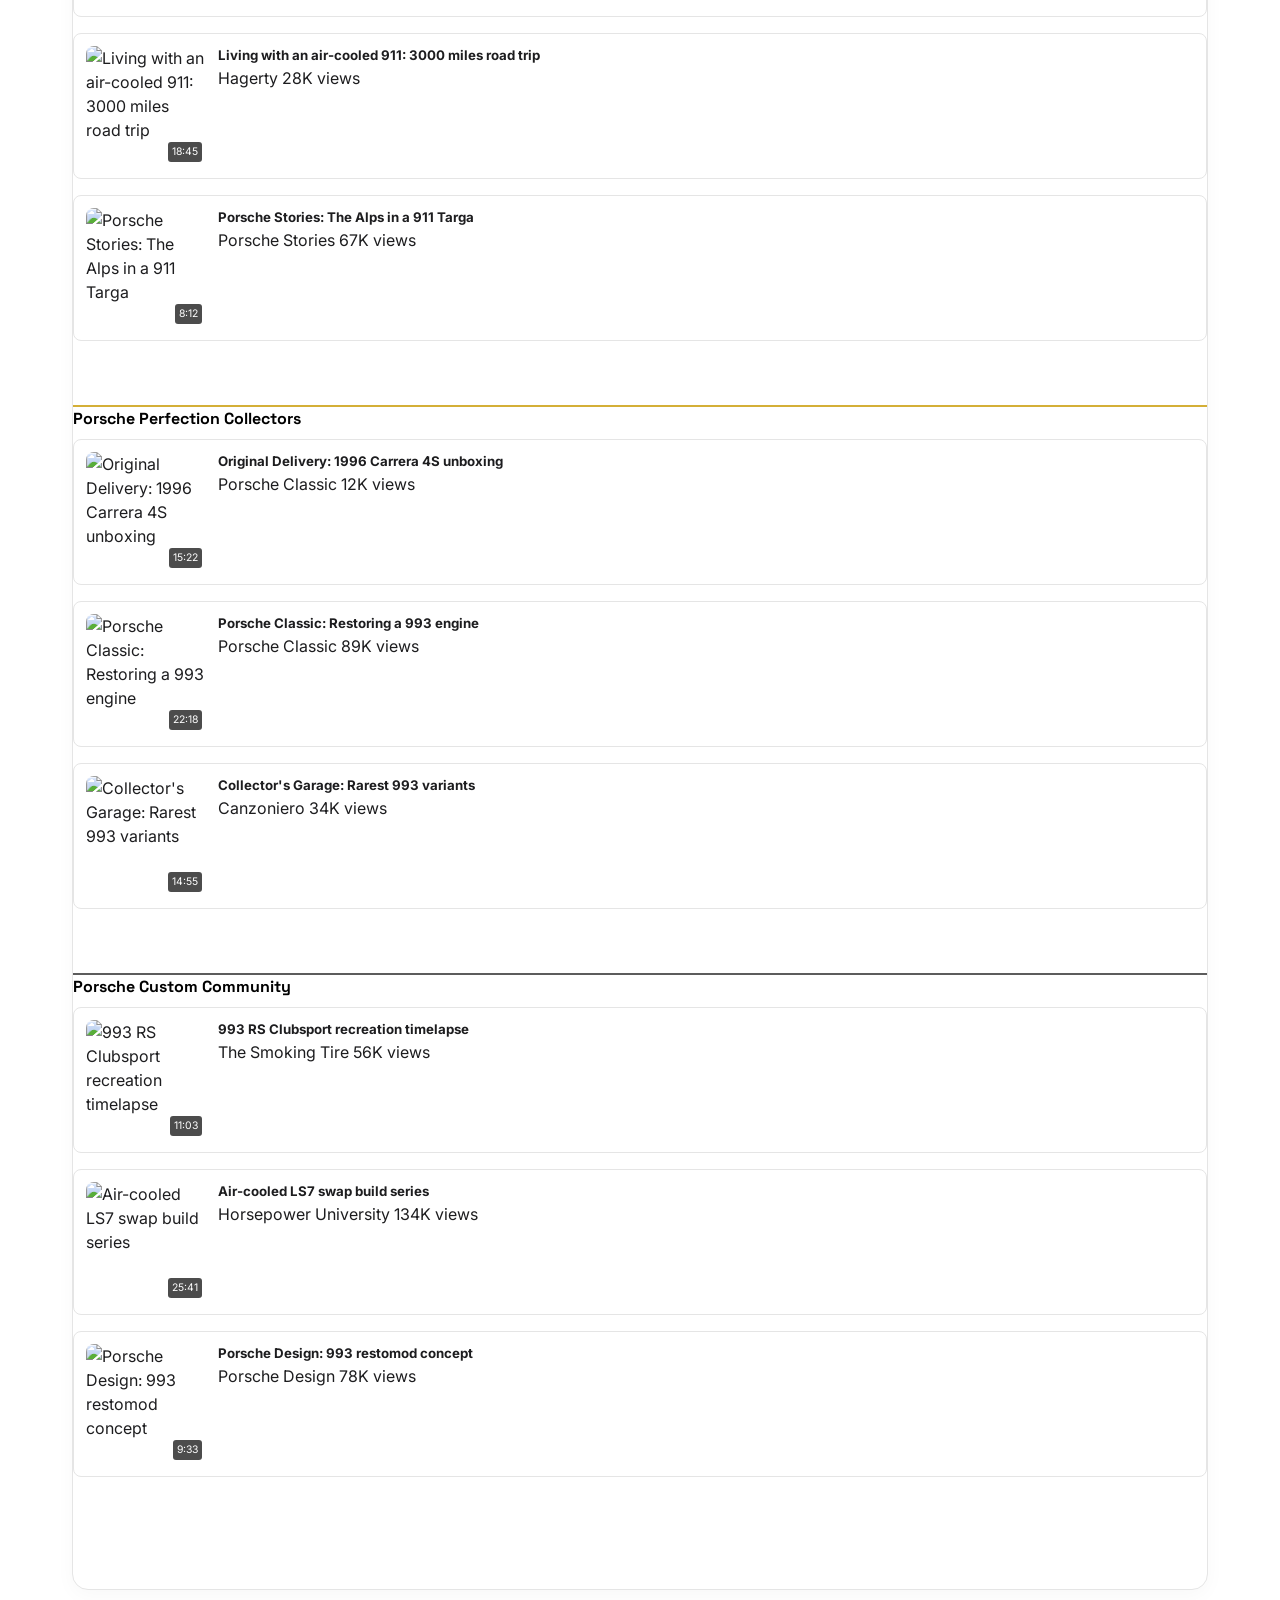
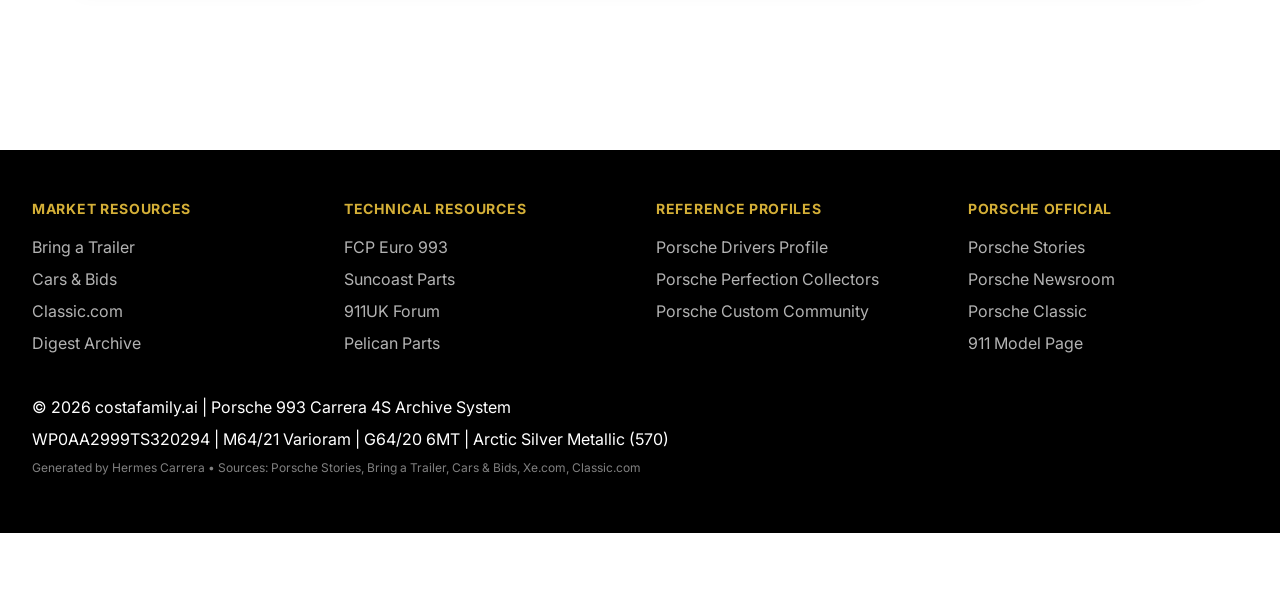
==== commit 1de360ec: "Daily Porsche 993 digest — 13/08/2026 — automated deployment" ====
--- a/index.html
+++ b/index.html
@@ -51,7 +51,7 @@
             content: '';
             position: absolute;
             top: 0; left: 0; width: 100%; height: 100%;
-            background-image: url('https://content-hub.imgix.net/7Jbfc1Bipxe77PnjOVNaTU/894ac12e105ead6a7df681de4aec5f8d/what-20is-20the-20best-20engine-20oil.jpg?w=1920');
+            background-image: url('https://content-hub.imgix.net/GUhocLc6D6V9qFtm3Oc2g/19e093064c8a22f6214f16a85469aac2/7-20things-20you-20need-20to-20know-20about-20the-20porsche-20911-20type-20993.jpg?w=1920');
             background-size: cover;
             background-position: center 30%;
             background-attachment: fixed;
@@ -139,8 +139,10 @@
         .valuation-grid { display: grid; grid-template-columns: repeat(auto-fit, minmax(250px, 1fr)); gap: 2rem; margin-top: 2rem; }
         .valuation-card { background: var(--porsche-white); border-radius: 1rem; padding: 2rem; border: 1px solid var(--porsche-light-gray); box-shadow: 0 5px 20px rgba(0,0,0,0.03); transition: var(--transition); }
         .valuation-card:hover { transform: translateY(-5px); box-shadow: 0 15px 30px rgba(0,0,0,0.08); }
-        .valuation-header { display: flex; justify-content: space-between; align-items: center; margin-bottom: 1.5rem; }
-        .valuation-title { font-family: var(--font-display2); font-size: 1.5rem; font-weight: 500; }
+        .valuation-header { display: flex; align-items: center; gap: 0.5rem; justify-content: space-between; margin-bottom: 1.5rem; }
+        .valuation-thumb { width: 50px; height: 30px; object-fit: cover; border-radius: 0.25rem; flex-shrink: 0; }
+        .auction-thumb { width: 40px; height: 25px; object-fit: cover; border-radius: 0.25rem; flex-shrink: 0; }
+        .valuation-title { font-family: var(--font-display2); font-size: 1.5rem; font-weight: 500; flex: 1; }
         .valuation-trend { font-size: 1.25rem; font-weight: 700; color: var(--porsche-gold); }
         .price-display { font-size: 2.5rem; font-weight: 300; letter-spacing: -0.02em; margin-bottom: 1rem; }
         .price-secondary { font-size: 1rem; color: var(--porsche-medium-gray); margin-bottom: 1.5rem; }
@@ -223,6 +225,7 @@
             .spec-label { font-size: 0.65rem; }
             .spec-value { font-size: 0.8rem; }
             .hero-badge { font-size: 0.7rem; padding: 0.3rem 0.8rem; }
+            .valuation-thumb { width: 40px; height: 25px; }
             
             /* Turbo S & Videos mobile */
             .turbo-grid { grid-template-columns: 1fr; }
@@ -264,10 +267,10 @@
             
             <!-- Daily Air-Cooled Hero Image -->
             <div class="daily-hero-image-container">
-                <img src="https://content-hub.imgix.net/7Jbfc1Bipxe77PnjOVNaTU/894ac12e105ead6a7df681de4aec5f8d/what-20is-20the-20best-20engine-20oil.jpg?w=1920" alt="What's the best engine oil for my classic Porsche?" class="daily-hero-image" loading="eager" width="1200" height="600">
+                <img src="https://content-hub.imgix.net/GUhocLc6D6V9qFtm3Oc2g/19e093064c8a22f6214f16a85469aac2/7-20things-20you-20need-20to-20know-20about-20the-20porsche-20911-20type-20993.jpg?w=1920" alt="What is the Porsche 911 (type 993)?" class="daily-hero-image" loading="eager" width="1200" height="600">
                 <div class="hero-caption">
-                    <div class="hero-caption-title">What's the best engine oil for my classic Porsche?</div>
-                    <div class="hero-caption-source">911 (964/993) • Porsche Stories</div>
+                    <div class="hero-caption-title">What is the Porsche 911 (type 993)?</div>
+                    <div class="hero-caption-source">911 (993) • Porsche Stories</div>
                 </div>
             </div>
         </div>
@@ -392,70 +395,70 @@
                     
                     <tr>
                         <td><a href="https://bringatrailer.com/" target="_blank" class="platform-link">Bring a Trailer</a></td>
-                        <td>1996 Porsche 911 Carrera 4S Coupe</td>
+                        <td><div style="display: flex; align-items: center; gap: 0.5rem;"><img src="https://content-hub.imgix.net/GUhocLc6D6V9qFtm3Oc2g/19e093064c8a22f6214f16a85469aac2/7-20things-20you-20need-20to-20know-20about-20the-20porsche-20911-20type-20993.jpg?w=80" alt="Porsche 911" class="auction-thumb" loading="lazy" width="40" height="25"><span>1996 Porsche 911 Carrera 4S Coupe</span></div></td>
                         <td class="price-usd">$142,500</td>
                         <td class="price-brl">R$735,300</td>
                         <td><span class="status-badge status-auction">Active</span></td>
                     </tr>
                     <tr>
                         <td><a href="https://bringatrailer.com/" target="_blank" class="platform-link">Bring a Trailer</a></td>
-                        <td>1998 Porsche 911 Carrera 4S Tiptronic</td>
+                        <td><div style="display: flex; align-items: center; gap: 0.5rem;"><img src="https://content-hub.imgix.net/GUhocLc6D6V9qFtm3Oc2g/19e093064c8a22f6214f16a85469aac2/7-20things-20you-20need-20to-20know-20about-20the-20porsche-20911-20type-20993.jpg?w=80" alt="Porsche 911" class="auction-thumb" loading="lazy" width="40" height="25"><span>1998 Porsche 911 Carrera 4S Tiptronic</span></div></td>
                         <td class="price-usd">$185,000</td>
                         <td class="price-brl">R$954,600</td>
                         <td><span class="status-badge status-auction">Ending Soon</span></td>
                     </tr>
                     <tr>
                         <td><a href="https://carsandbids.com/" target="_blank" class="platform-link">Cars & Bids</a></td>
-                        <td>1997 Porsche 911 Carrera (993) Coupe</td>
+                        <td><div style="display: flex; align-items: center; gap: 0.5rem;"><img src="https://content-hub.imgix.net/GUhocLc6D6V9qFtm3Oc2g/19e093064c8a22f6214f16a85469aac2/7-20things-20you-20need-20to-20know-20about-20the-20porsche-20911-20type-20993.jpg?w=80" alt="Porsche 911" class="auction-thumb" loading="lazy" width="40" height="25"><span>1997 Porsche 911 Carrera (993) Coupe</span></div></td>
                         <td class="price-usd">$125,000</td>
                         <td class="price-brl">R$645,000</td>
                         <td><span class="status-badge status-auction">Active</span></td>
                     </tr>
                     <tr>
                         <td><a href="https://carsandbids.com/" target="_blank" class="platform-link">Cars & Bids</a></td>
-                        <td>1994 Porsche 911 Carrera 4S (Aerokit)</td>
+                        <td><div style="display: flex; align-items: center; gap: 0.5rem;"><img src="https://content-hub.imgix.net/GUhocLc6D6V9qFtm3Oc2g/19e093064c8a22f6214f16a85469aac2/7-20things-20you-20need-20to-20know-20about-20the-20porsche-20911-20type-20993.jpg?w=80" alt="Porsche 911" class="auction-thumb" loading="lazy" width="40" height="25"><span>1994 Porsche 911 Carrera 4S (Aerokit)</span></div></td>
                         <td class="price-usd">$89,000</td>
                         <td class="price-brl">R$459,240</td>
                         <td><span class="status-badge status-auction">Ending Soon</span></td>
                     </tr>
                     <tr>
                         <td><a href="https://bringatrailer.com/" target="_blank" class="platform-link">Bring a Trailer</a></td>
-                        <td>1995 Porsche 911 Carrera 4S Coupe</td>
+                        <td><div style="display: flex; align-items: center; gap: 0.5rem;"><img src="https://content-hub.imgix.net/GUhocLc6D6V9qFtm3Oc2g/19e093064c8a22f6214f16a85469aac2/7-20things-20you-20need-20to-20know-20about-20the-20porsche-20911-20type-20993.jpg?w=80" alt="Porsche 911" class="auction-thumb" loading="lazy" width="40" height="25"><span>1995 Porsche 911 Carrera 4S Coupe</span></div></td>
                         <td class="price-usd">$138,000</td>
                         <td class="price-brl">R$712,080</td>
                         <td><span class="status-badge status-auction">Active</span></td>
                     </tr>
                     <tr>
                         <td><a href="https://carsandbids.com/" target="_blank" class="platform-link">Cars & Bids</a></td>
-                        <td>1996 Porsche 911 Carrera 4S (X51)</td>
+                        <td><div style="display: flex; align-items: center; gap: 0.5rem;"><img src="https://content-hub.imgix.net/GUhocLc6D6V9qFtm3Oc2g/19e093064c8a22f6214f16a85469aac2/7-20things-20you-20need-20to-20know-20about-20the-20porsche-20911-20type-20993.jpg?w=80" alt="Porsche 911" class="auction-thumb" loading="lazy" width="40" height="25"><span>1996 Porsche 911 Carrera 4S (X51)</span></div></td>
                         <td class="price-usd">$165,000</td>
                         <td class="price-brl">R$851,400</td>
                         <td><span class="status-badge status-auction">Active</span></td>
                     </tr>
                     <tr>
                         <td><a href="https://bringatrailer.com/" target="_blank" class="platform-link">Bring a Trailer</a></td>
-                        <td>1994 Porsche 911 Carrera 4S</td>
+                        <td><div style="display: flex; align-items: center; gap: 0.5rem;"><img src="https://content-hub.imgix.net/GUhocLc6D6V9qFtm3Oc2g/19e093064c8a22f6214f16a85469aac2/7-20things-20you-20need-20to-20know-20about-20the-20porsche-20911-20type-20993.jpg?w=80" alt="Porsche 911" class="auction-thumb" loading="lazy" width="40" height="25"><span>1994 Porsche 911 Carrera 4S</span></div></td>
                         <td class="price-usd">$92,000</td>
                         <td class="price-brl">R$474,720</td>
                         <td><span class="status-badge status-auction">Ending</span></td>
                     </tr>
                     <tr>
                         <td><a href="https://carsandbids.com/" target="_blank" class="platform-link">Cars & Bids</a></td>
-                        <td>1997 Porsche 911 Carrera (993) Coupe</td>
+                        <td><div style="display: flex; align-items: center; gap: 0.5rem;"><img src="https://content-hub.imgix.net/GUhocLc6D6V9qFtm3Oc2g/19e093064c8a22f6214f16a85469aac2/7-20things-20you-20need-20to-20know-20about-20the-20porsche-20911-20type-20993.jpg?w=80" alt="Porsche 911" class="auction-thumb" loading="lazy" width="40" height="25"><span>1997 Porsche 911 Carrera (993) Coupe</span></div></td>
                         <td class="price-usd">$112,000</td>
                         <td class="price-brl">R$577,920</td>
                         <td><span class="status-badge status-auction">Active</span></td>
                     </tr>
                     <tr>
                         <td><a href="https://bringatrailer.com/" target="_blank" class="platform-link">Bring a Trailer</a></td>
-                        <td>1995 Porsche 911 Carrera 4S Wide Body</td>
+                        <td><div style="display: flex; align-items: center; gap: 0.5rem;"><img src="https://content-hub.imgix.net/GUhocLc6D6V9qFtm3Oc2g/19e093064c8a22f6214f16a85469aac2/7-20things-20you-20need-20to-20know-20about-20the-20porsche-20911-20type-20993.jpg?w=80" alt="Porsche 911" class="auction-thumb" loading="lazy" width="40" height="25"><span>1995 Porsche 911 Carrera 4S Wide Body</span></div></td>
                         <td class="price-usd">$115,000</td>
                         <td class="price-brl">R$593,400</td>
                         <td><span class="status-badge status-auction">Active</span></td>
                     </tr>
                     <tr>
                         <td><a href="https://carsandbids.com/" target="_blank" class="platform-link">Cars & Bids</a></td>
-                        <td>1998 Porsche 911 Carrera 4S Coupe</td>
+                        <td><div style="display: flex; align-items: center; gap: 0.5rem;"><img src="https://content-hub.imgix.net/GUhocLc6D6V9qFtm3Oc2g/19e093064c8a22f6214f16a85469aac2/7-20things-20you-20need-20to-20know-20about-20the-20porsche-20911-20type-20993.jpg?w=80" alt="Porsche 911" class="auction-thumb" loading="lazy" width="40" height="25"><span>1998 Porsche 911 Carrera 4S Coupe</span></div></td>
                         <td class="price-usd">$148,000</td>
                         <td class="price-brl">R$763,680</td>
                         <td><span class="status-badge status-auction">Active</span></td>
@@ -482,6 +485,7 @@
                 
                 <div class="valuation-card">
                     <div class="valuation-header">
+                        <img src="https://content-hub.imgix.net/GUhocLc6D6V9qFtm3Oc2g/19e093064c8a22f6214f16a85469aac2/7-20things-20you-20need-20to-20know-20about-20the-20porsche-20911-20type-20993.jpg?w=80" alt="C4S" class="valuation-thumb" loading="lazy" width="60" height="40">
                         <span class="valuation-title">C4S</span>
                         <span class="valuation-trend">+12%</span>
                     </div>
@@ -498,6 +502,7 @@
                 </div>
                 <div class="valuation-card">
                     <div class="valuation-header">
+                        <img src="https://content-hub.imgix.net/GUhocLc6D6V9qFtm3Oc2g/19e093064c8a22f6214f16a85469aac2/7-20things-20you-20need-20to-20know-20about-20the-20porsche-20911-20type-20993.jpg?w=80" alt="Carrera" class="valuation-thumb" loading="lazy" width="60" height="40">
                         <span class="valuation-title">Carrera</span>
                         <span class="valuation-trend">+8%</span>
                     </div>
@@ -514,6 +519,7 @@
                 </div>
                 <div class="valuation-card">
                     <div class="valuation-header">
+                        <img src="https://content-hub.imgix.net/GUhocLc6D6V9qFtm3Oc2g/19e093064c8a22f6214f16a85469aac2/7-20things-20you-20need-20to-20know-20about-20the-20porsche-20911-20type-20993.jpg?w=80" alt="Turbo" class="valuation-thumb" loading="lazy" width="60" height="40">
                         <span class="valuation-title">Turbo</span>
                         <span class="valuation-trend">+15%</span>
                     </div>
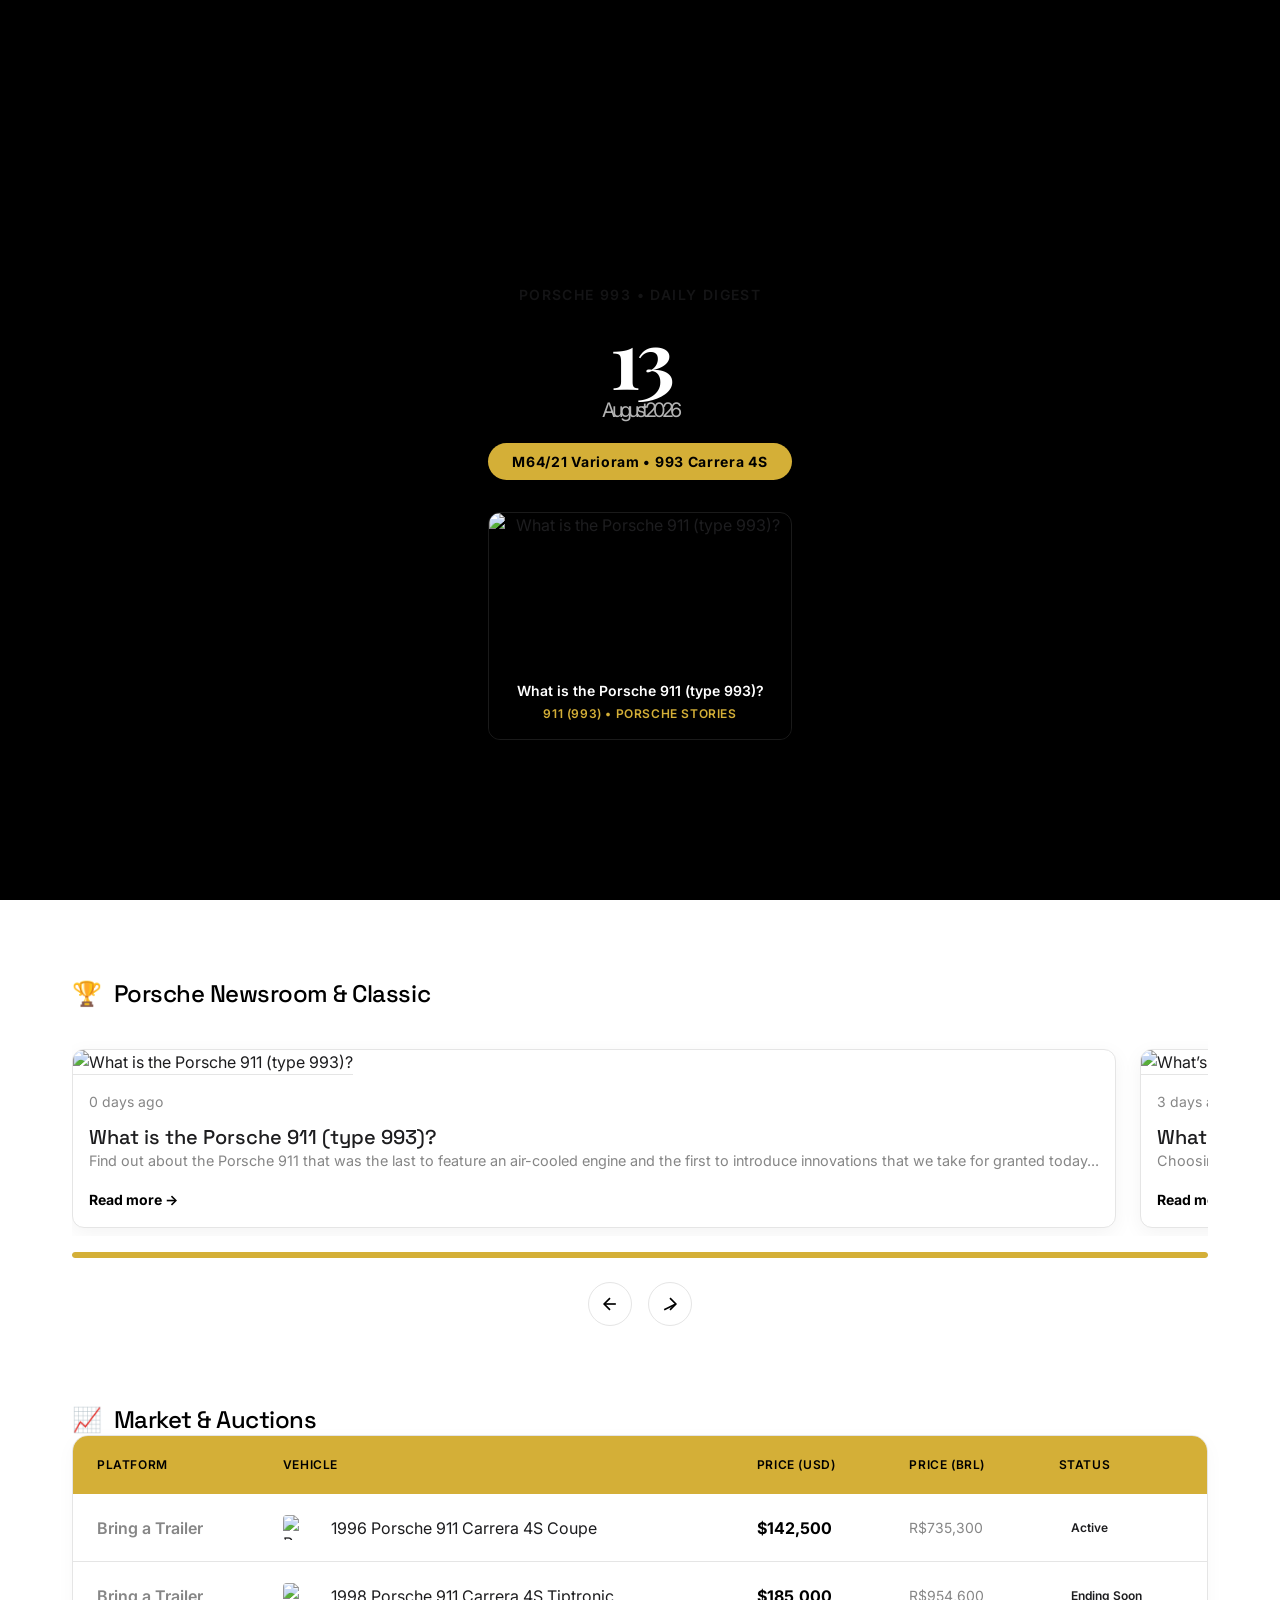
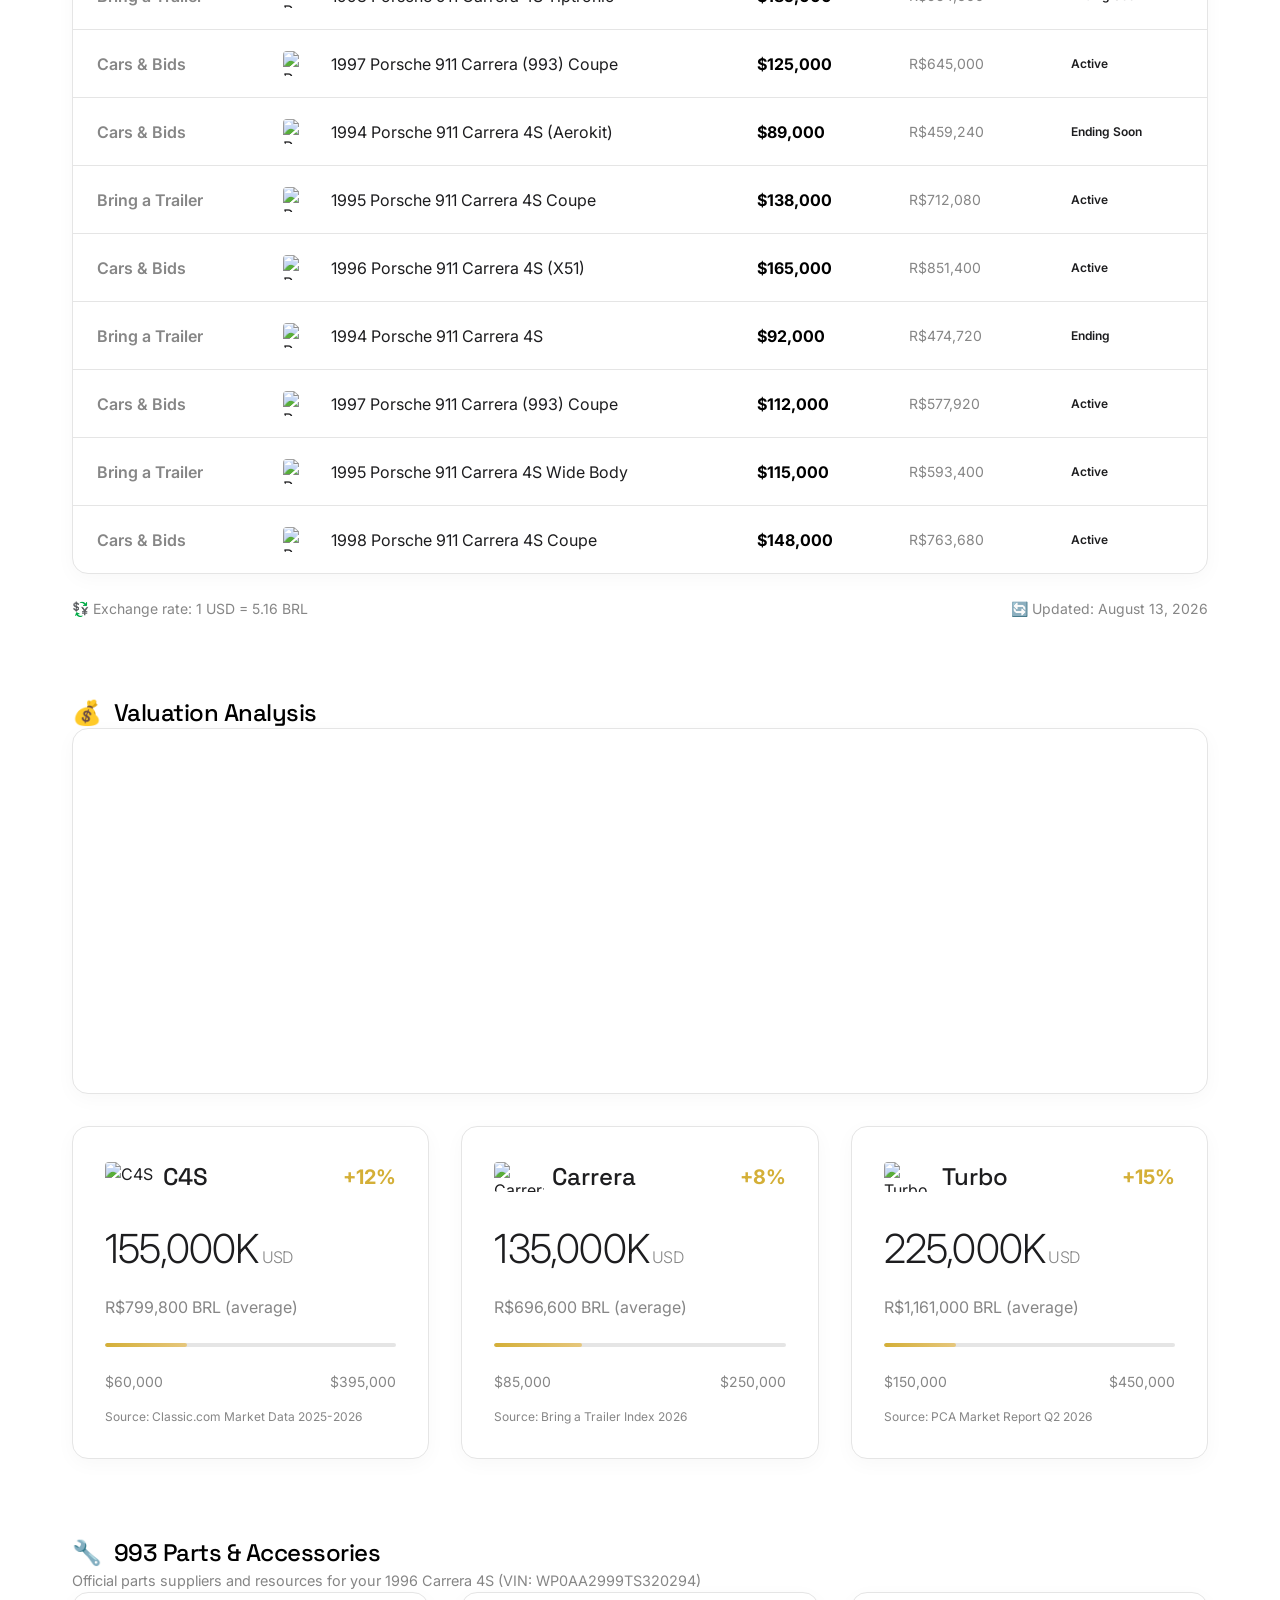
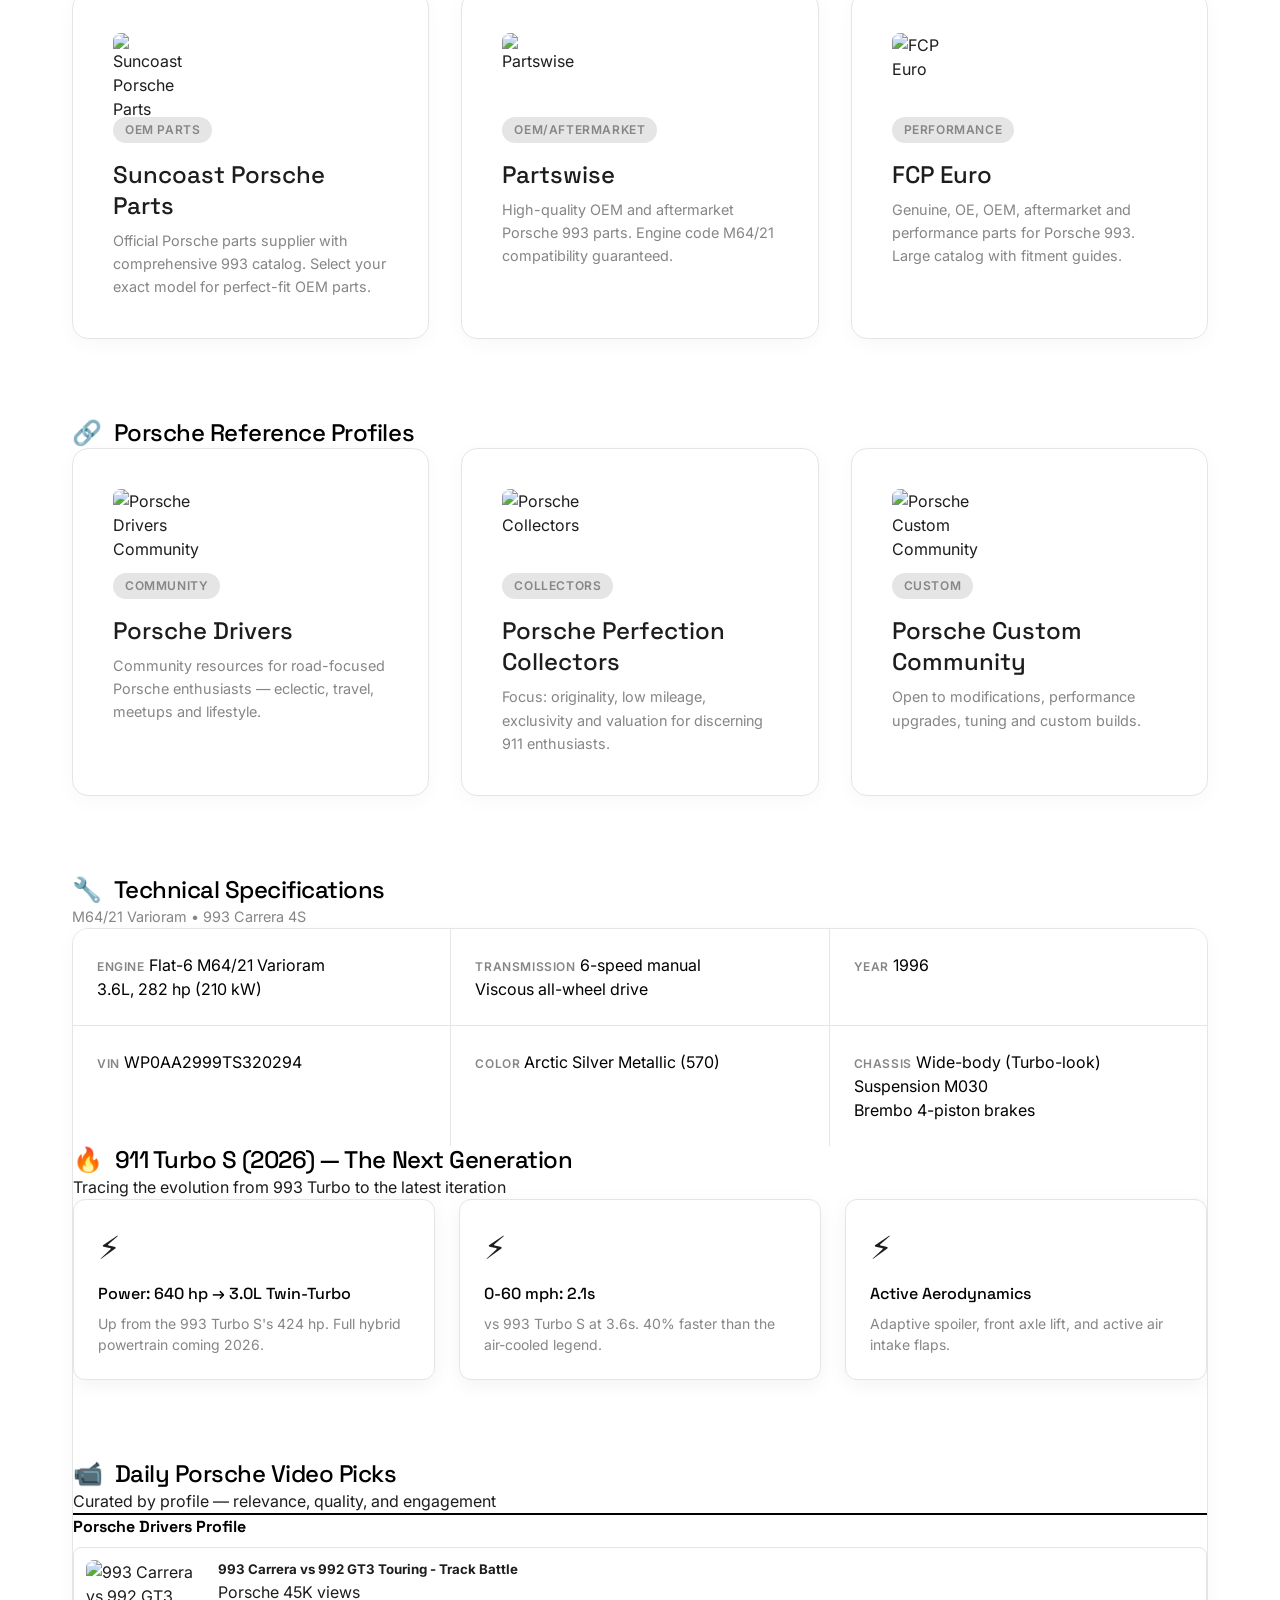
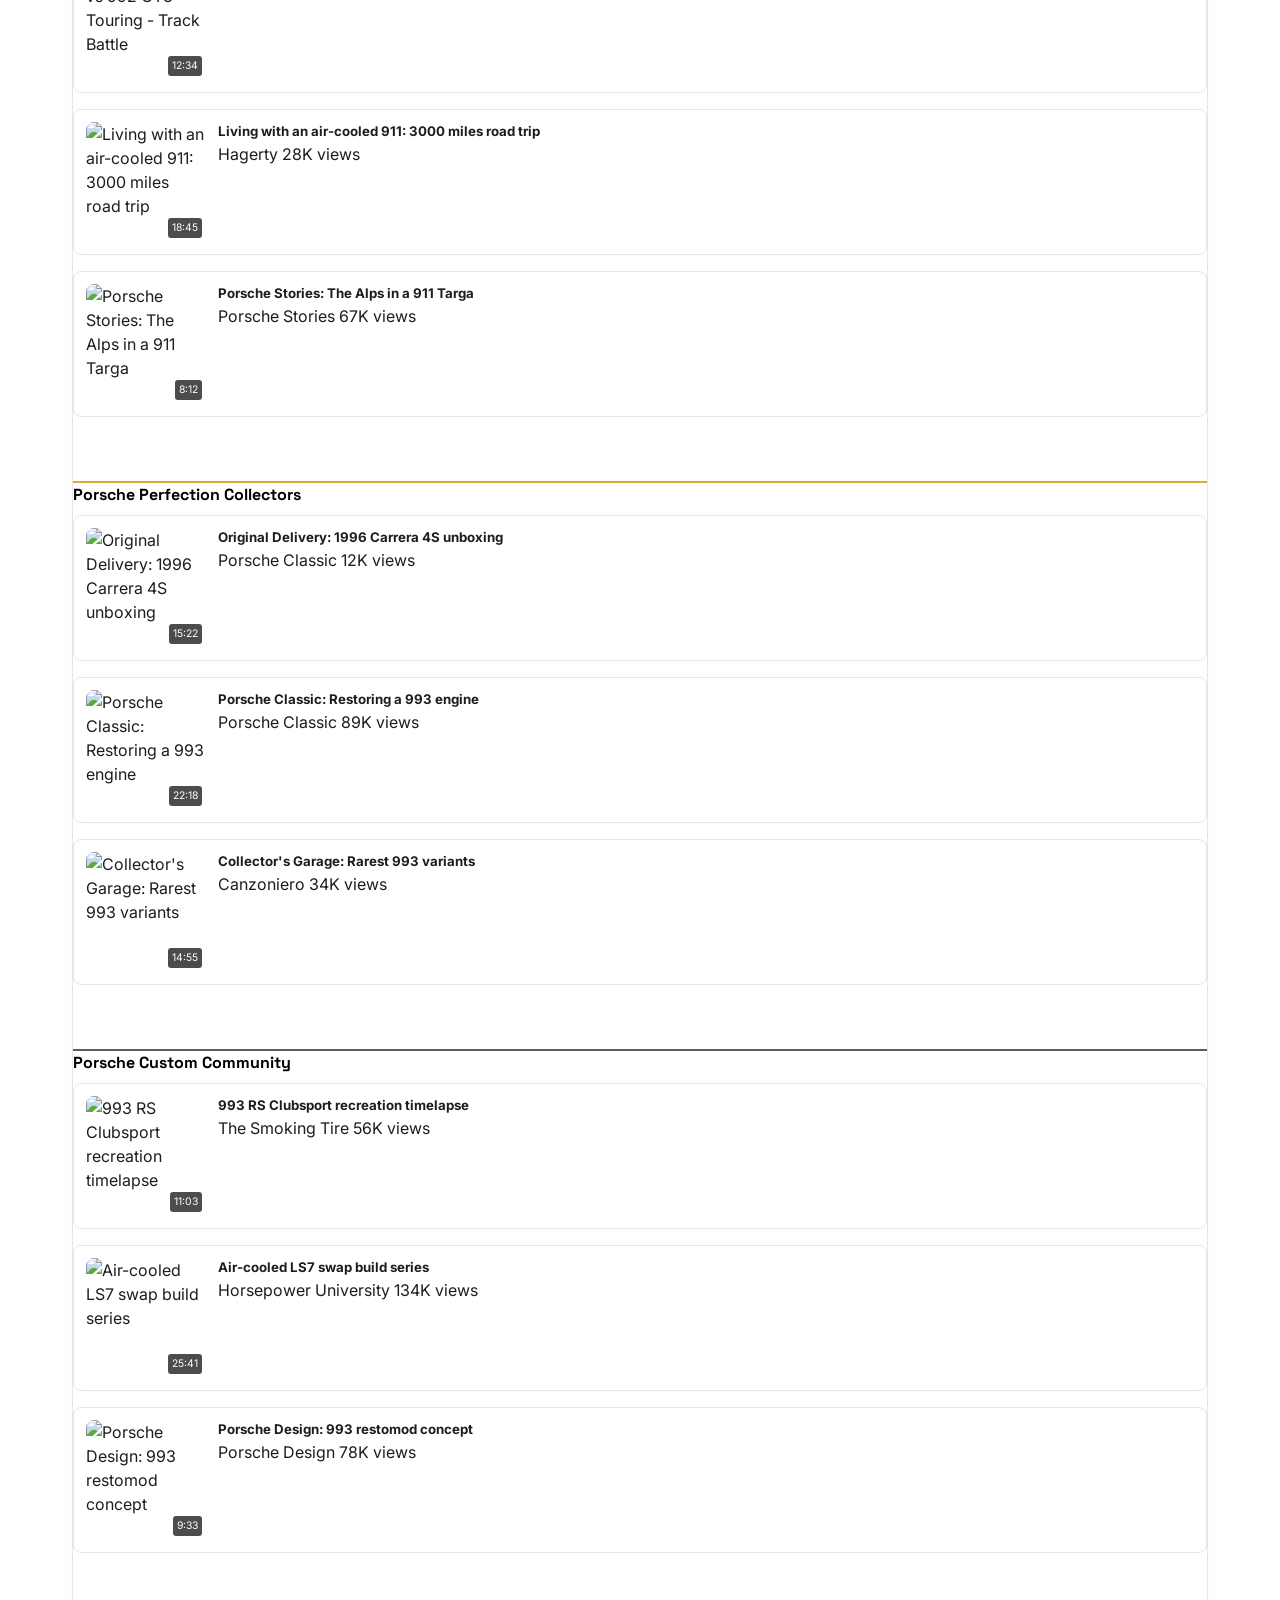
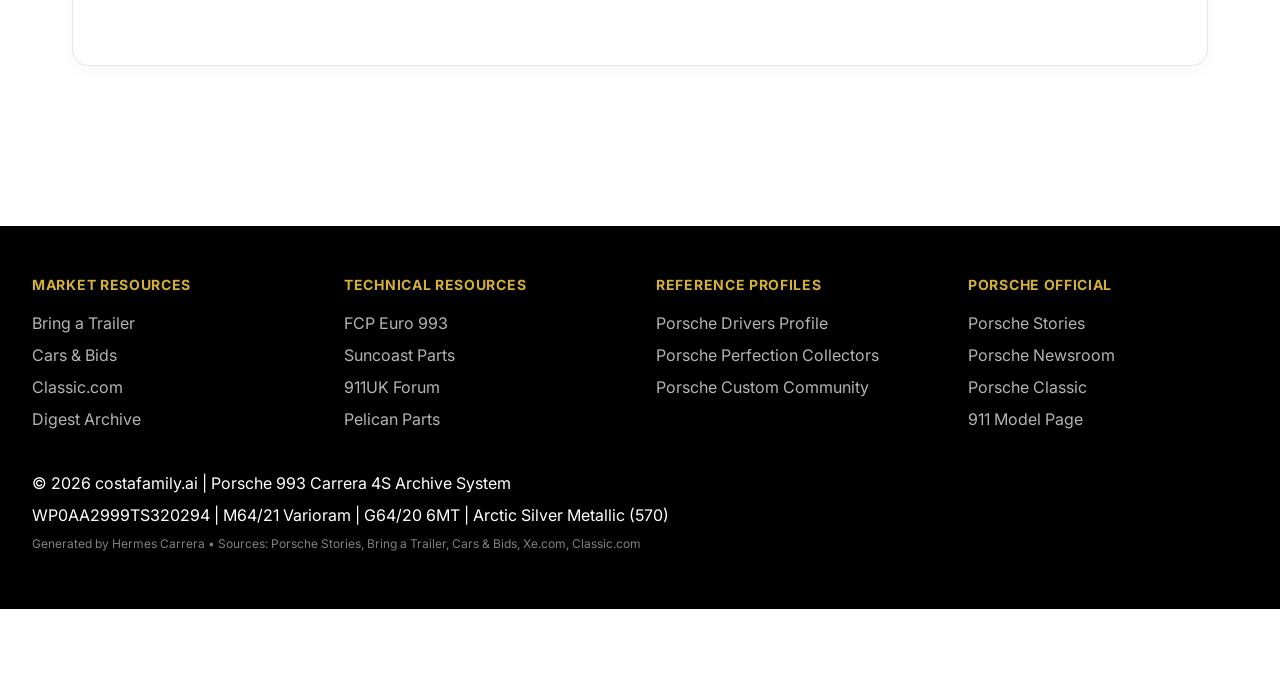
==== commit 6fad44db: "Daily Porsche 993 digest — 13/08/2026 — automated deployment" ====
--- a/index.html
+++ b/index.html
@@ -154,9 +154,9 @@
         .profiles-grid { display: grid; grid-template-columns: repeat(3, 1fr); gap: 2rem; }
         .profile-card { background: var(--porsche-white); border-radius: 1rem; padding: 2.5rem; border: 1px solid var(--porsche-light-gray); box-shadow: 0 5px 20px rgba(0,0,0,0.03); transition: var(--transition); text-decoration: none; color: inherit; display: block; }
         .profile-card:hover { transform: translateY(-5px); box-shadow: 0 20px 40px rgba(0,0,0,0.08); border-color: var(--porsche-gold); }
-        .profile-header-card { display: flex; justify-content: space-between; align-items: flex-start; margin-bottom: 1.5rem; }
-        .profile-icon-wrapper { width: 64px; height: 64px; background: var(--porsche-black); border-radius: 16px; display: flex; align-items: center; justify-content: center; }
-        .profile-icon-wrapper svg { fill: none; stroke: var(--porsche-white); }
+        .profile-thumb-container { width: 60px; height: 60px; margin-bottom: 1.5rem; }
+        .profile-thumb { width: 100%; height: 100%; object-fit: contain; border-radius: 0.5rem; }
+        .profile-header-card { display: flex; justify-content: space-between; align-items: flex-start; margin-bottom: 1rem; }
         .profile-tag { background: var(--porsche-light-gray); color: var(--porsche-medium-gray); font-size: 0.75rem; text-transform: uppercase; letter-spacing: 0.05em; padding: 0.25rem 0.75rem; border-radius: 999px; font-weight: 600; }
         .profile-title-card { font-family: var(--font-display2); font-size: 1.5rem; font-weight: 500; margin-bottom: 0.5rem; }
         .profile-description { color: var(--porsche-medium-gray); font-size: 0.9rem; line-height: 1.6; }
@@ -221,6 +221,7 @@
             .hero-caption-title { font-size: 0.75rem; }
             .hero-caption-source { font-size: 0.6rem; }
             .profile-card { padding: 1rem; }
+            .profile-thumb-container { width: 50px; height: 50px; margin-bottom: 1rem; }
             .spec-block { padding: 0.6rem; }
             .spec-label { font-size: 0.65rem; }
             .spec-value { font-size: 0.8rem; }
@@ -544,12 +545,10 @@
             
                 <div class="profiles-grid">
                     <a href="https://www.suncoastparts.com/993landing.html" target="_blank" class="profile-card">
+                        <div class="profile-thumb-container">
+                            <img src="https://www.suncoastparts.com/favicon.ico" alt="Suncoast Porsche Parts" class="profile-thumb" loading="lazy" width="40" height="40">
+                        </div>
                         <div class="profile-header-card">
-                            <div class="profile-icon-wrapper">
-                                <svg width="32" height="32" viewBox="0 0 24 24" fill="none" xmlns="http://www.w3.org/2000/svg">
-                                    <path d="M12 2L2 7v10c0 5 8 15 10 15s10-10 10-15L12 2z" stroke-width="2"/>
-                                </svg>
-                            </div>
                             <span class="profile-tag">OEM Parts</span>
                         </div>
                         <h3 class="profile-title-card">Suncoast Porsche Parts</h3>
@@ -557,12 +556,10 @@
                     </a>
                 
                     <a href="https://www.parts-wise.com/993-porsche-parts/" target="_blank" class="profile-card">
+                        <div class="profile-thumb-container">
+                            <img src="https://www.parts-wise.com/favicon.ico" alt="Partswise" class="profile-thumb" loading="lazy" width="40" height="40">
+                        </div>
                         <div class="profile-header-card">
-                            <div class="profile-icon-wrapper">
-                                <svg width="32" height="32" viewBox="0 0 24 24" fill="none" xmlns="http://www.w3.org/2000/svg">
-                                    <path d="M12 2L2 7v10c0 5 8 15 10 15s10-10 10-15L12 2z" stroke-width="2"/>
-                                </svg>
-                            </div>
                             <span class="profile-tag">OEM/Aftermarket</span>
                         </div>
                         <h3 class="profile-title-card">Partswise</h3>
@@ -570,12 +567,10 @@
                     </a>
                 
                     <a href="https://info.fcpeuro.com/993" target="_blank" class="profile-card">
+                        <div class="profile-thumb-container">
+                            <img src="https://www.fcpeuro.com/favicon.ico" alt="FCP Euro" class="profile-thumb" loading="lazy" width="40" height="40">
+                        </div>
                         <div class="profile-header-card">
-                            <div class="profile-icon-wrapper">
-                                <svg width="32" height="32" viewBox="0 0 24 24" fill="none" xmlns="http://www.w3.org/2000/svg">
-                                    <path d="M12 2L2 7v10c0 5 8 15 10 15s10-10 10-15L12 2z" stroke-width="2"/>
-                                </svg>
-                            </div>
                             <span class="profile-tag">Performance</span>
                         </div>
                         <h3 class="profile-title-card">FCP Euro</h3>
@@ -587,50 +582,39 @@
             <!-- Reference Profiles -->
             <section>
                 <h2 class="section-title"><span>🔗</span> Porsche Reference Profiles</h2>
-            <div class="profiles-grid">
-                <a href="/previews/porsche_drivers.html" class="profile-card">
-                    <div class="profile-header-card">
-                        <div class="profile-icon-wrapper">
-                            <svg width="32" height="32" viewBox="0 0 24 24" fill="none" xmlns="http://www.w3.org/2000/svg">
-                                <path d="M12 2L2 7v10c0 5 8 15 10 15s10-10 10-15L12 2z" stroke-width="2"/>
-                            </svg>
-                        </div>
-                        <span class="profile-tag">Community</span>
-                    </div>
-                    <h3 class="profile-title-card">Porsche Drivers</h3>
-                    <p class="profile-description">Community resources for road-focused Porsche enthusiasts — eclectic, travel, meetups and lifestyle.</p>
-                </a>
-                
-                <a href="/previews/porsche_perfection_collectors.html" class="profile-card">
-                    <div class="profile-header-card">
-                        <div class="profile-icon-wrapper">
-                            <svg width="32" height="32" viewBox="0 0 24 24" fill="none" xmlns="http://www.w3.org/2000/svg">
-                                <path d="M12 2L2 7v10c0 5 8 15 10 15s10-10 10-15L12 2z" stroke-width="2"/>
-                                <path d="M12 8v8" stroke-width="2" stroke-linecap="round"/>
-                                <path d="M8 12h8" stroke-width="2" stroke-linecap="round"/>
-                            </svg>
-                        </div>
-                        <span class="profile-tag">Collectors</span>
-                    </div>
-                    <h3 class="profile-title-card">Porsche Perfection Collectors</h3>
-                    <p class="profile-description">Focus: originality, low mileage, exclusivity and valuation for discerning 911 enthusiasts.</p>
-                </a>
-                
-                <a href="/previews/porsche_custom_community.html" class="profile-card">
-                    <div class="profile-header-card">
-                        <div class="profile-icon-wrapper">
-                            <svg width="32" height="32" viewBox="0 0 24 24" fill="none" xmlns="http://www.w3.org/2000/svg">
-                            <path d="M12 16c1.65 0 3-.83 3-1.83V6c0-1.1-.9-2-2-2h-2c-1.1 0-2 .9-2 2v8.17c0 1-.85 1.83-3 1.83" stroke-width="2" stroke-linecap="round" stroke-linejoin="round"/>
-                            <path d="M12 16v6" stroke-width="2" stroke-linecap="round"/>
-                            <circle cx="8" cy="14" r="2" stroke-width="2"/>
-                            <circle cx="16" cy="14" r="2" stroke-width="2"/>
-                        </svg>
-                        </div>
-                        <span class="profile-tag">Custom</span>
-                    </div>
-                    <h3 class="profile-title-card">Porsche Custom Community</h3>
-                    <p class="profile-description">Open to modifications, performance upgrades, tuning and custom builds.</p>
-                </a>
+                <div class="profiles-grid">
+                    <a href="/previews/porsche_drivers.html" class="profile-card">
+                        <div class="profile-thumb-container">
+                            <img src="https://porsche-stories.imgix.net/mobile-community.jpg?w=80" alt="Porsche Drivers Community" class="profile-thumb" loading="lazy" width="40" height="40">
+                        </div>
+                        <div class="profile-header-card">
+                            <span class="profile-tag">Community</span>
+                        </div>
+                        <h3 class="profile-title-card">Porsche Drivers</h3>
+                        <p class="profile-description">Community resources for road-focused Porsche enthusiasts — eclectic, travel, meetups and lifestyle.</p>
+                    </a>
+                    
+                    <a href="/previews/porsche_perfection_collectors.html" class="profile-card">
+                        <div class="profile-thumb-container">
+                            <img src="https://porsche-stories.imgix.net/collectors-showcase.jpg?w=80" alt="Porsche Collectors" class="profile-thumb" loading="lazy" width="40" height="40">
+                        </div>
+                        <div class="profile-header-card">
+                            <span class="profile-tag">Collectors</span>
+                        </div>
+                        <h3 class="profile-title-card">Porsche Perfection Collectors</h3>
+                        <p class="profile-description">Focus: originality, low mileage, exclusivity and valuation for discerning 911 enthusiasts.</p>
+                    </a>
+                    
+                    <a href="/previews/porsche_custom_community.html" class="profile-card">
+                        <div class="profile-thumb-container">
+                            <img src="https://porsche-stories.imgix.net/custom-build.jpg?w=80" alt="Porsche Custom Community" class="profile-thumb" loading="lazy" width="40" height="40">
+                        </div>
+                        <div class="profile-header-card">
+                            <span class="profile-tag">Custom</span>
+                        </div>
+                        <h3 class="profile-title-card">Porsche Custom Community</h3>
+                        <p class="profile-description">Open to modifications, performance upgrades, tuning and custom builds.</p>
+                    </a>
             </div>
         </section>
         
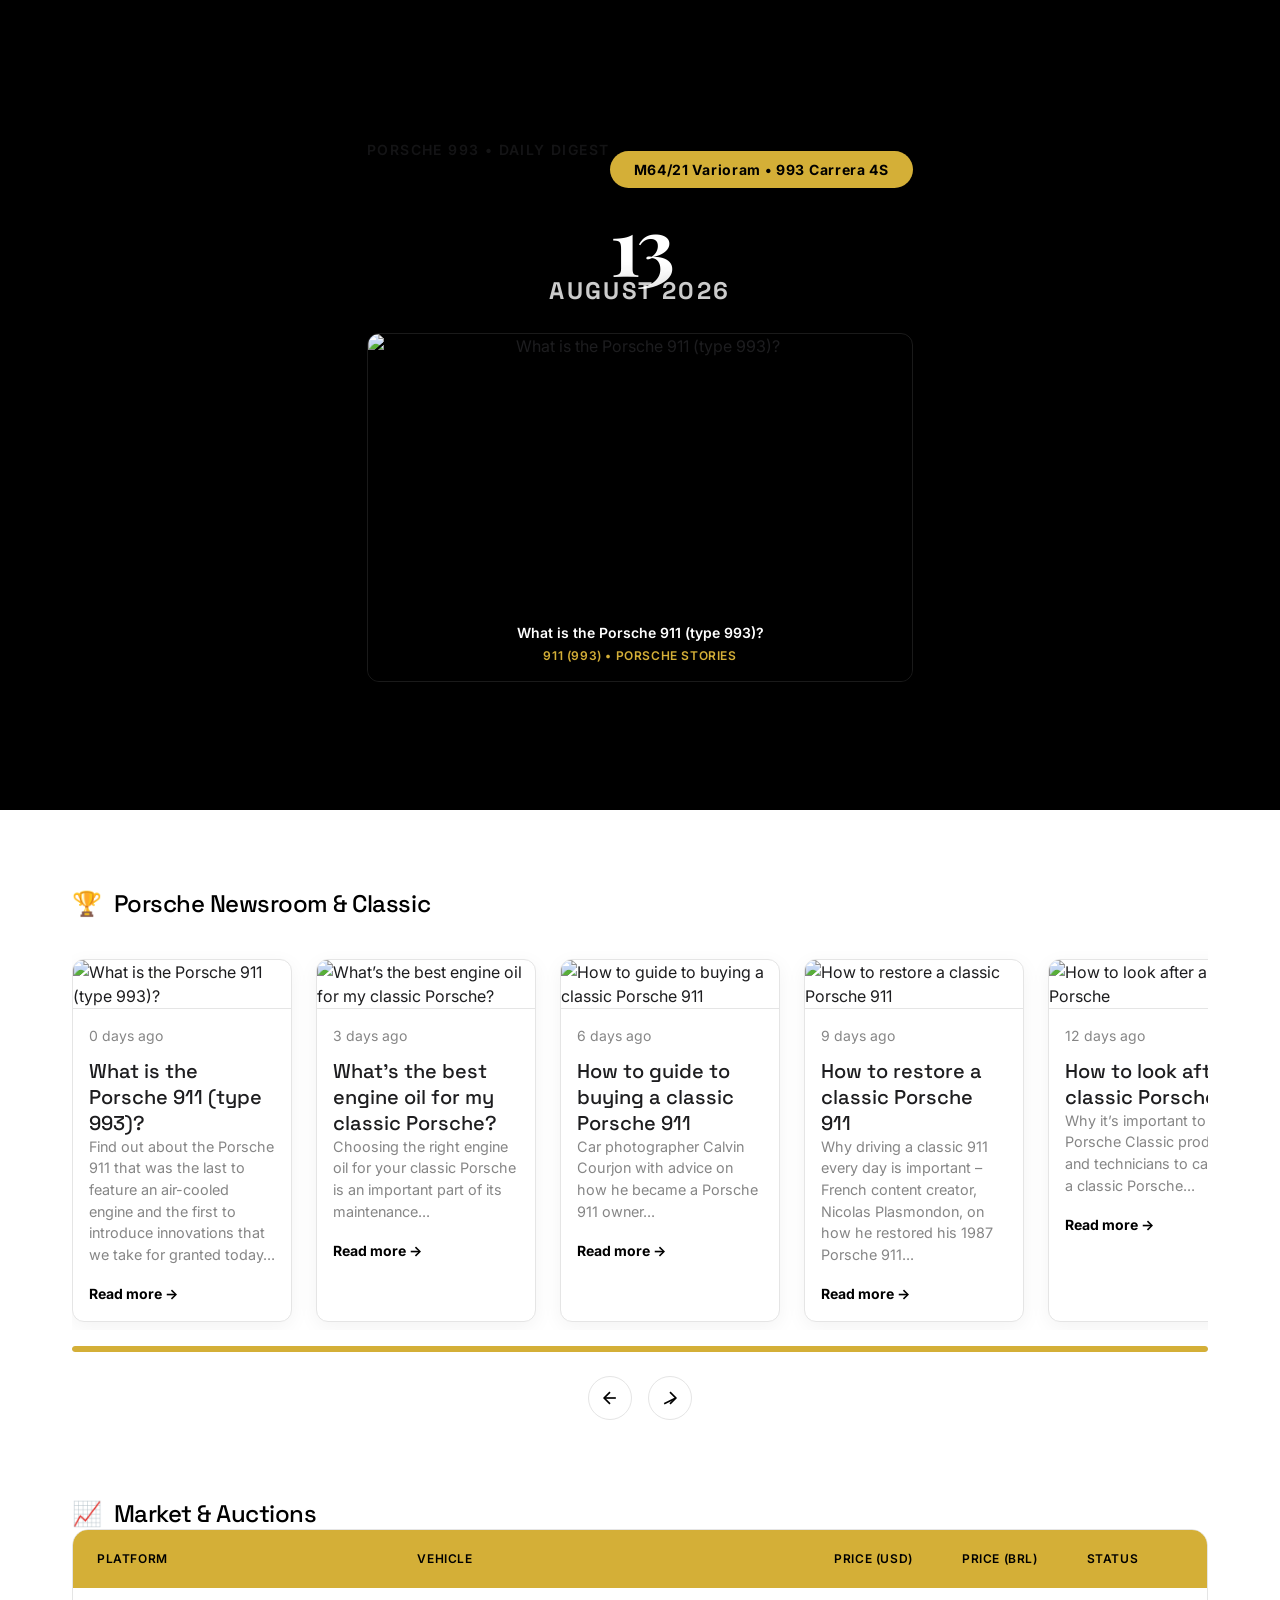
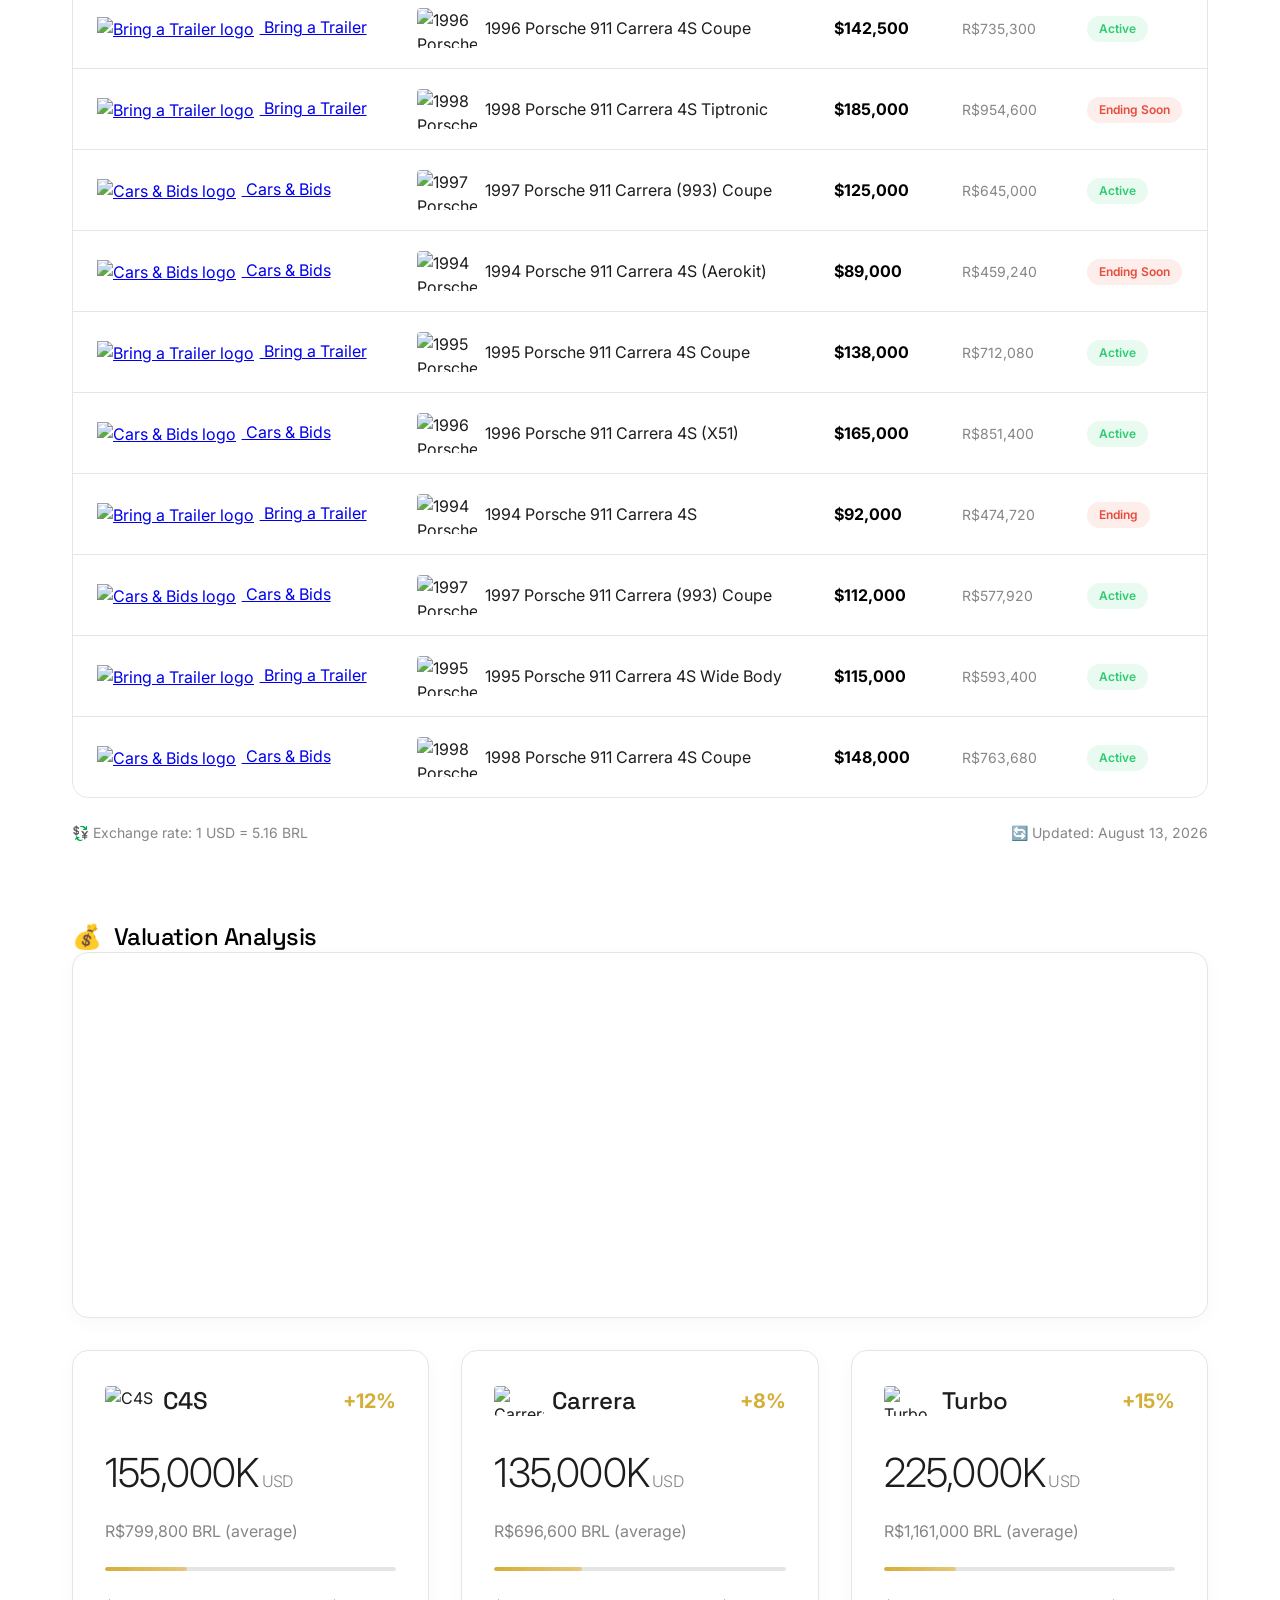
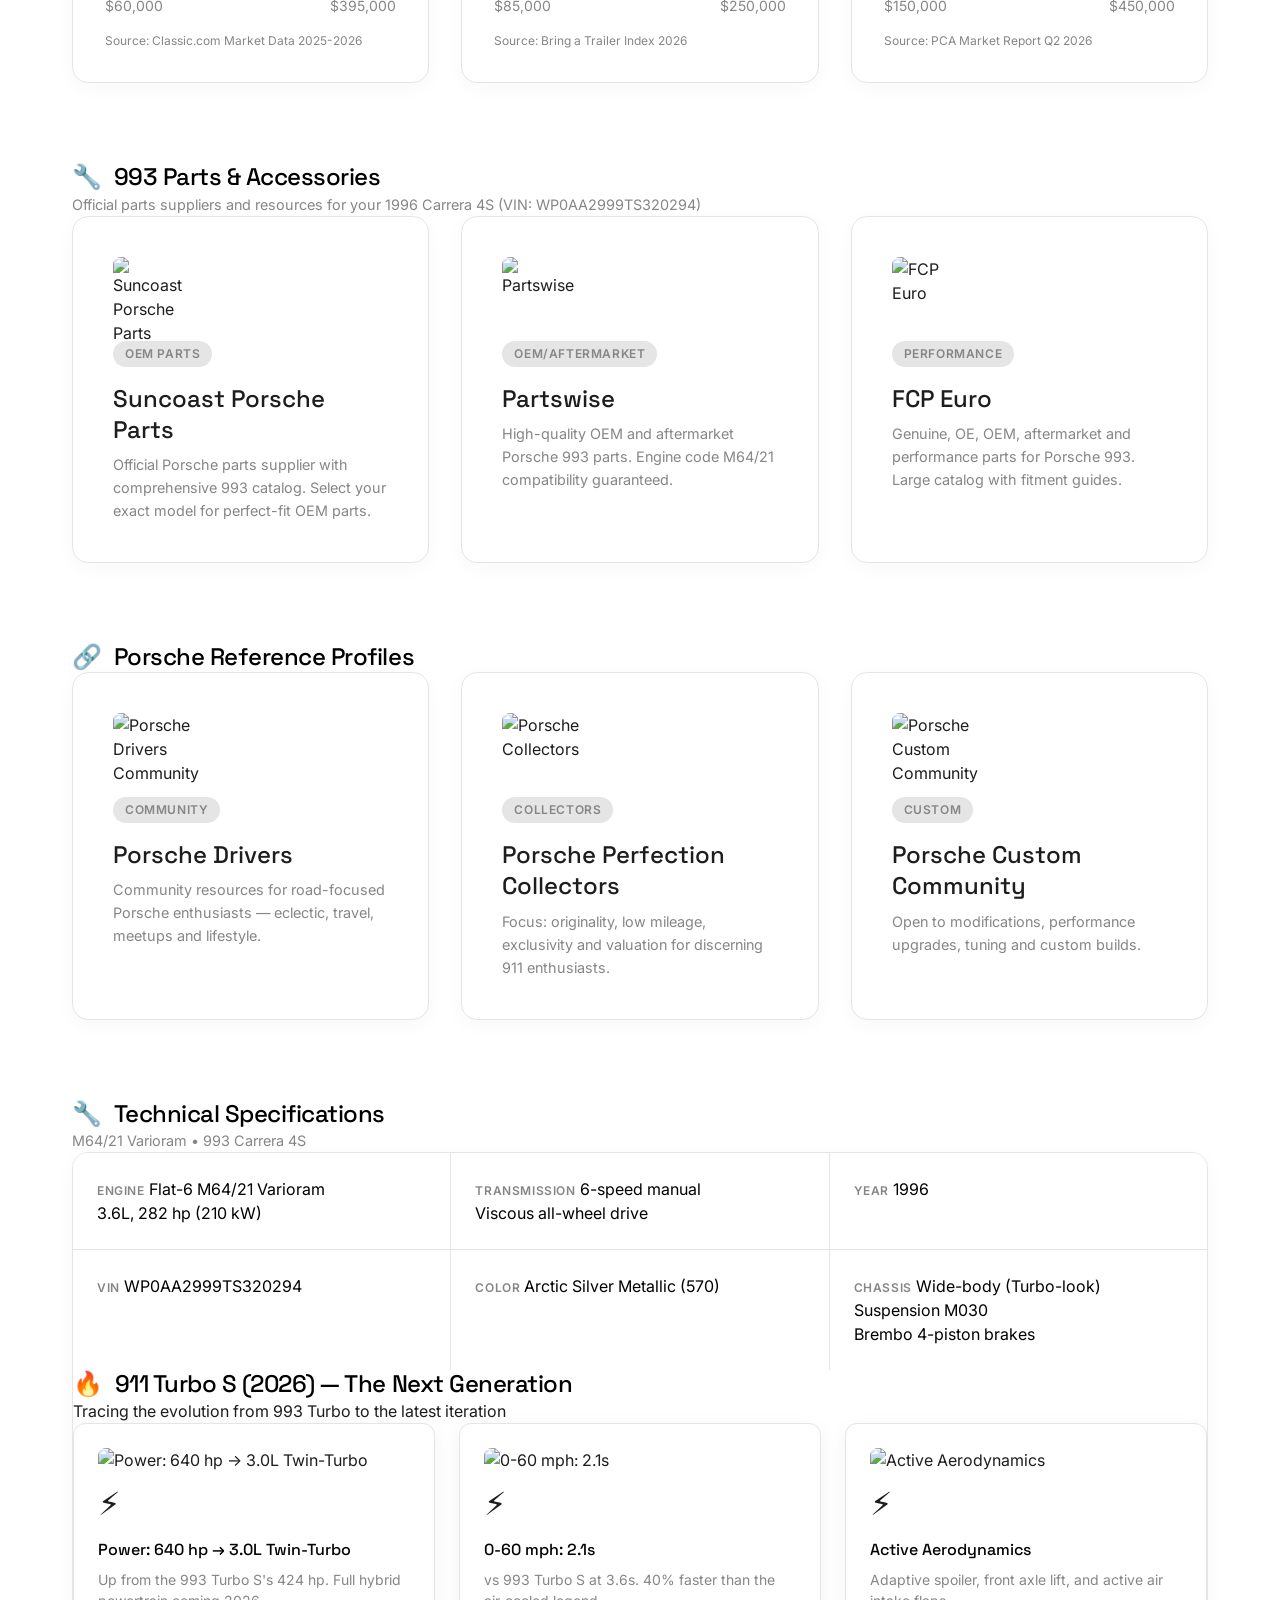
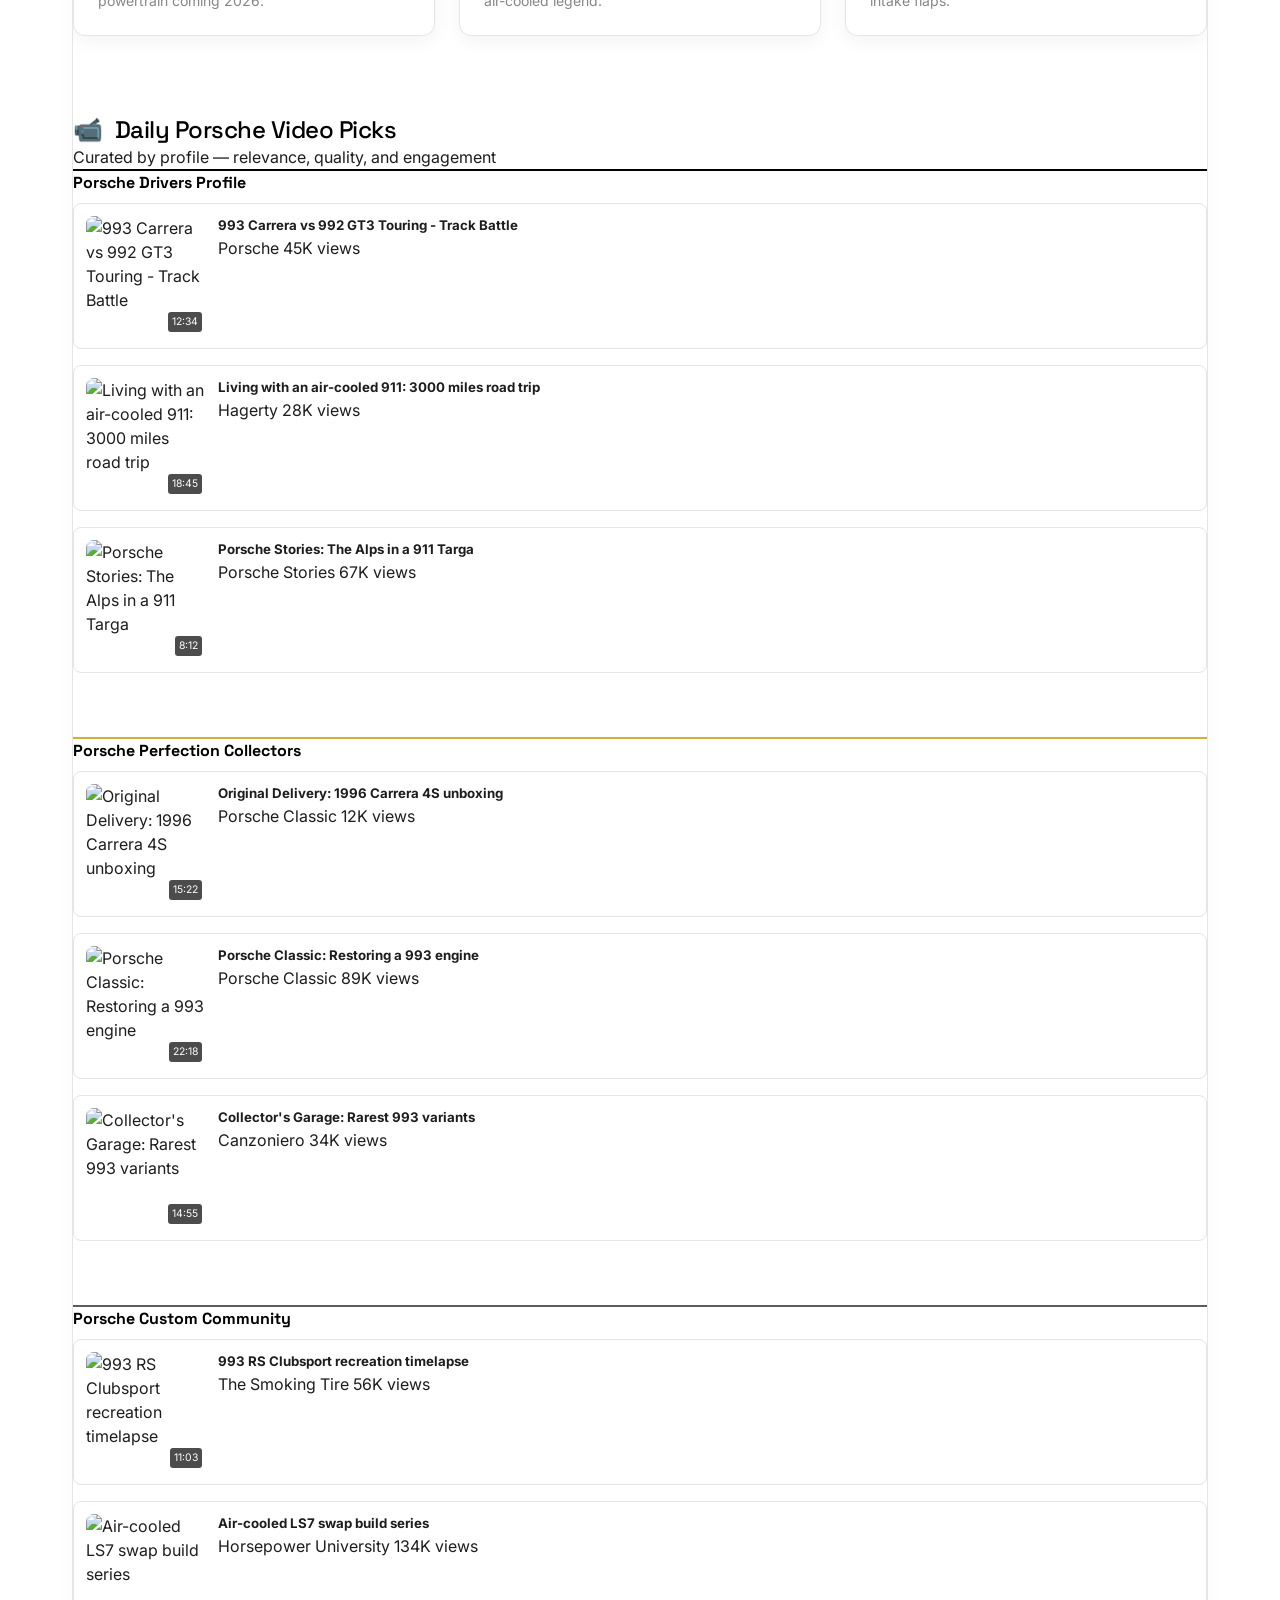
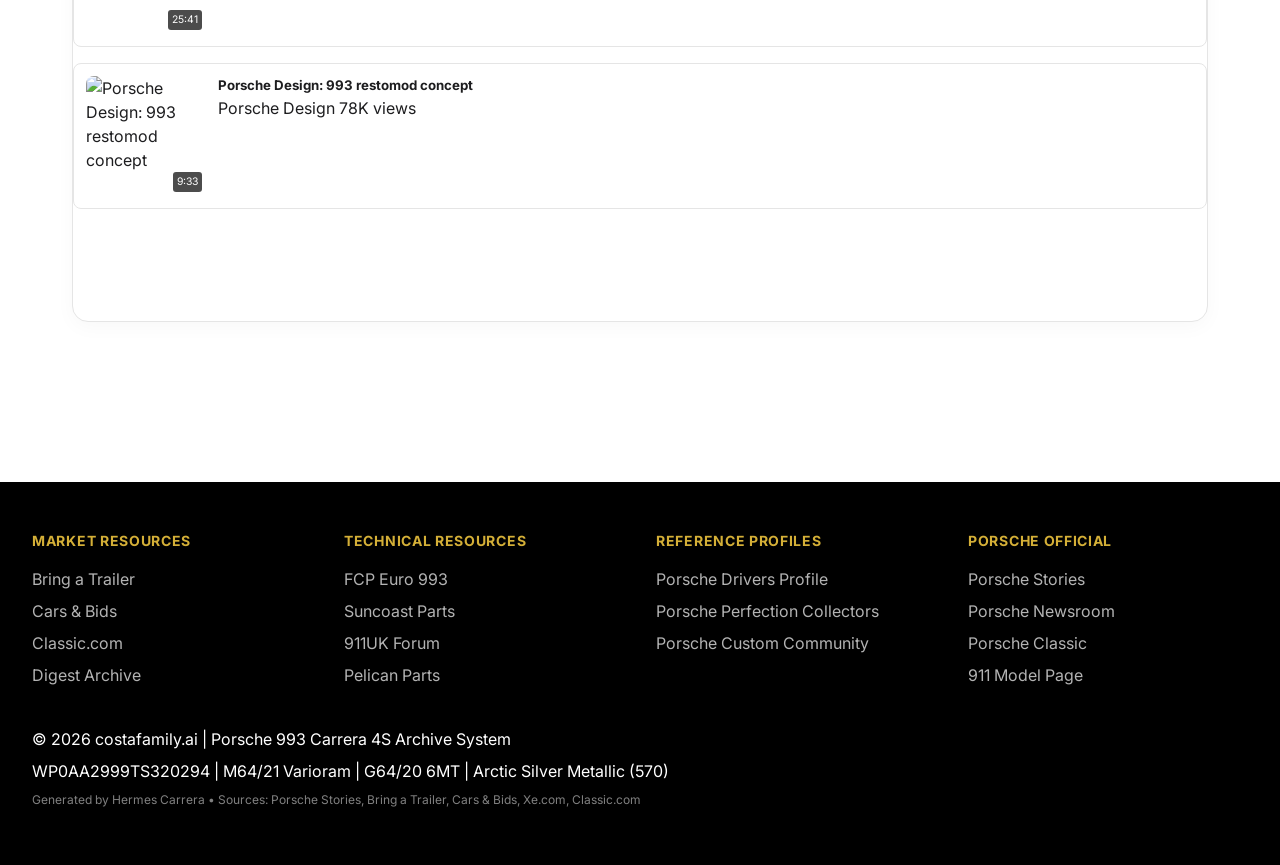
==== commit 1f91b27f: "Daily Porsche 993 digest — 13/08/2026 — automated deployment" ====
--- a/index.html
+++ b/index.html
@@ -35,32 +35,16 @@
         h2 { font-family: var(--font-display2); font-size: 2rem; font-weight: 500; letter-spacing: -0.02em; line-height: 1.2; }
         h3 { font-family: var(--font-display2); font-size: 1.25rem; font-weight: 500; line-height: 1.3; }
         .byline { font-size: 0.875rem; text-transform: uppercase; letter-spacing: 0.1em; font-weight: 600; margin-bottom: 1rem; opacity: 0.7; }
+        .hero-caption-top { display: flex; justify-content: space-between; align-items: center; margin-bottom: 1.5rem; }
+        .hero-badge { display: inline-block; background: var(--porsche-gold); color: var(--porsche-black); padding: 0.5rem 1.5rem; border-radius: 999px; font-size: 0.875rem; font-weight: 700; letter-spacing: 0.05em; }
         
         /* ===== Header/Hero ===== */
-        header {
-            background: var(--porsche-black);
-            height: 100vh;
-            display: flex;
-            align-items: flex-end;
-            justify-content: center;
-            padding: 2rem;
-            position: relative;
-            overflow: hidden;
-        }
-        header::before {
-            content: '';
-            position: absolute;
-            top: 0; left: 0; width: 100%; height: 100%;
-            background-image: url('https://content-hub.imgix.net/GUhocLc6D6V9qFtm3Oc2g/19e093064c8a22f6214f16a85469aac2/7-20things-20you-20need-20to-20know-20about-20the-20porsche-20911-20type-20993.jpg?w=1920');
-            background-size: cover;
-            background-position: center 30%;
-            background-attachment: fixed;
-            z-index: -1;
-        }
-        header::after { content: ''; position: absolute; top: 0; left: 0; width: 100%; height: 100%; background: linear-gradient(to bottom, rgba(0,0,0,0.7) 0%, rgba(0,0,0,0.5) 50%, transparent 100%); z-index: -1; }
-        .hero-content { text-align: center; padding-bottom: 8rem; max-width: 900px; margin: 0 auto; z-index: 1; }
-        .hero-date { color: var(--porsche-white); font-family: var(--font-display); font-size: 5rem; font-weight: 700; letter-spacing: -0.05em; line-height: 0.9; }
-        .hero-date .small { font-size: 1.25rem; display: block; opacity: 0.7; margin-top: 0.5rem; font-family: var(--font-sans); font-weight: 400; }
+        header {background: var(--porsche-black); height: 90vh; display: flex; align-items: flex-end; justify-content: center; padding: 2rem; position: relative; overflow: hidden; }
+        header::after { content: ''; position: absolute; top: 0; left: 0; width: 100%; height: 100%; background: linear-gradient(to bottom, rgba(0,0,0,0.6) 0%, rgba(0,0,0,0.3) 60%, transparent 100%); z-index: -1; }
+        .hero-content { text-align: center; padding-bottom: 6rem; max-width: 900px; margin: 0 auto; z-index: 1; }
+        .hero-date { color: var(--porsche-white); font-family: var(--font-display); font-size: 5rem; font-weight: 700; letter-spacing: -0.05em; line-height: 0.9; text-shadow: 0 2px 20px rgba(0,0,0,0.8); display: flex; flex-direction: column; align-items: center; }
+        .hero-date-main { font-size: 5rem; line-height: 0.8; }
+        .hero-date-sub { font-size: 1.5rem; opacity: 0.8; font-family: var(--font-display2); text-transform: uppercase; letter-spacing: 0.1em; margin-top: 0.25rem; }
         .hero-badge { display: inline-block; background: var(--porsche-gold); color: var(--porsche-black); padding: 0.5rem 1.5rem; border-radius: 999px; font-size: 0.875rem; font-weight: 700; letter-spacing: 0.05em; margin-top: 1.5rem; }
         .daily-hero-image-container { margin-top: 2rem; border-radius: 0.75rem; overflow: hidden; box-shadow: 0 20px 40px rgba(0,0,0,0.3); border: 1px solid rgba(255,255,255,0.1); }
         .daily-hero-image { width: 100%; height: auto; display: block; }
@@ -96,7 +80,7 @@
         
         .carousel { display: flex; overflow-x: auto; gap: 1.5rem; padding: 0.5rem 0; scrollbar-width: none; scroll-snap-type: x mandatory; }
         .carousel::-webkit-scrollbar { display: none; }
-        .carousel-card { min-width: 120px; background: var(--porsche-white); border-radius: 0.75rem; overflow: hidden; box-shadow: 0 5px 20px rgba(0,0,0,0.05); transition: var(--transition); border: 1px solid var(--porsche-light-gray); flex-shrink: 0; scroll-snap-align: start; }
+        .carousel-card { min-width: 220px; background: var(--porsche-white); border-radius: 0.75rem; overflow: hidden; box-shadow: 0 5px 20px rgba(0,0,0,0.05); transition: var(--transition); border: 1px solid var(--porsche-light-gray); flex-shrink: 0; scroll-snap-align: start; flex: 1 0 0; }
         .carousel-card:hover { transform: translateY(-5px); box-shadow: 0 20px 40px rgba(0,0,0,0.1); }
         .carousel-image { width: 100%; height: 100px; object-fit: cover; border-bottom: 1px solid var(--porsche-light-gray); }
         .carousel-content { padding: 1rem; }
@@ -130,10 +114,11 @@
         .price-usd { font-weight: 700; color: var(--porsche-black); }
         .price-brl { font-size: 0.875rem; color: var(--porsche-medium-gray); }
         .status-badge { display: inline-block; padding: 0.25rem 0.75rem; border-radius: 999px; font-size: 0.75rem; font-weight: 600; }
-        .platform-link { color: var(--porsche-medium-gray); text-decoration: none; font-weight: 600; transition: color 0.2s ease; }
-        .platform-link:hover { color: var(--porsche-gold); text-decoration: underline; }
-        
-        /* Valuation */
+        .status-badge.status-active { background: rgba(46, 204, 113, 0.1); color: #2ecc71; }
+        .status-badge.status-ending { background: rgba(231, 76, 60, 0.1); color: #e74c3c; }
+        .status-badge.status-ended { background: rgba(149, 152, 159, 0.1); color: #95a5a6; }
+        .market-table { width: 100%; border-collapse: separate; border-spacing: 0; background: var(--porsche-white); border-radius: 1rem; overflow: hidden; box-shadow: 0 5px 20px rgba(0,0,0,0.03); border: 1px solid var(--porsche-light-gray); }
+        .market-table-wrap { overflow-x: auto; -webkit-overflow-scrolling: touch; border-radius: 1rem; }
         .valuation-charts { background: var(--porsche-white); border-radius: 1rem; padding: 2rem; border: 1px solid var(--porsche-light-gray); box-shadow: 0 5px 20px rgba(0,0,0,0.03); margin-bottom: 2rem; }
         .valuation-chart-container { position: relative; height: 300px; width: 100%; }
         .valuation-grid { display: grid; grid-template-columns: repeat(auto-fit, minmax(250px, 1fr)); gap: 2rem; margin-top: 2rem; }
@@ -141,7 +126,8 @@
         .valuation-card:hover { transform: translateY(-5px); box-shadow: 0 15px 30px rgba(0,0,0,0.08); }
         .valuation-header { display: flex; align-items: center; gap: 0.5rem; justify-content: space-between; margin-bottom: 1.5rem; }
         .valuation-thumb { width: 50px; height: 30px; object-fit: cover; border-radius: 0.25rem; flex-shrink: 0; }
-        .auction-thumb { width: 40px; height: 25px; object-fit: cover; border-radius: 0.25rem; flex-shrink: 0; }
+        .auction-thumb { width: 60px; height: 40px; object-fit: cover; border-radius: 0.25rem; flex-shrink: 0; }
+        .platform-logo { width: 24px; height: 24px; margin-right: 0.35rem; vertical-align: middle; }
         .valuation-title { font-family: var(--font-display2); font-size: 1.5rem; font-weight: 500; flex: 1; }
         .valuation-trend { font-size: 1.25rem; font-weight: 700; color: var(--porsche-gold); }
         .price-display { font-size: 2.5rem; font-weight: 300; letter-spacing: -0.02em; margin-bottom: 1rem; }
@@ -172,6 +158,7 @@
         .turbo-grid { display: grid; grid-template-columns: repeat(auto-fill, minmax(280px, 1fr)); gap: 1.5rem; }
         .turbo-card { background: var(--porsche-white); border-radius: 0.75rem; padding: 1.5rem; box-shadow: 0 5px 20px rgba(0,0,0,0.05); border: 1px solid var(--porsche-light-gray); }
         .turbo-icon { font-size: 2rem; margin-bottom: 0.75rem; }
+        .turbo-thumb { width: 60px; height: 60px; object-fit: contain; border-radius: 0.5rem; margin-bottom: 0.5rem; }
         .turbo-card h3 { font-family: var(--font-display2); font-size: 1rem; margin: 0 0 0.5rem 0; color: var(--porsche-black); }
         .turbo-card p { font-size: 0.875rem; color: var(--porsche-medium-gray); margin: 0; }
         
@@ -190,6 +177,9 @@
         /* Footer */
         footer { background: var(--porsche-black); color: var(--porsche-white); padding: 3rem 2rem; }
         .footer-grid { display: grid; grid-template-columns: repeat(auto-fit, minmax(200px, 1fr)); gap: 2rem; margin-bottom: 2rem; }
+        @media (max-width: 430px) {
+            .footer-grid { grid-template-columns: 1fr 1fr; gap: 1rem; }
+        }
         .footer-column h4 { color: var(--porsche-gold); font-size: 0.875rem; text-transform: uppercase; letter-spacing: 0.05em; margin-bottom: 1rem; }
         .footer-column ul { list-style: none; }
         .footer-column li { margin-bottom: 0.5rem; }
@@ -211,8 +201,9 @@
         
         /* iPhone Pro Max 17 - Mobile UX optimized */
         @media (max-width: 430px) {
-            .hero-date { font-size: 2.5rem; }
-            .hero-content { padding-bottom: 2rem; }
+            header {background: var(--porsche-black); height: 80vh; display: flex; align-items: flex-end; justify-content: center; padding: 2rem; position: relative; overflow: hidden; }
+            .hero-date-main { font-size: 3.5rem; }
+            .hero-date-sub { font-size: 1.25rem; }
             .byline { font-size: 0.75rem; }
             h2 { font-size: 1.25rem; }
             .section-title { font-size: 1.1rem; }
@@ -227,8 +218,8 @@
             .spec-value { font-size: 0.8rem; }
             .hero-badge { font-size: 0.7rem; padding: 0.3rem 0.8rem; }
             .valuation-thumb { width: 40px; height: 25px; }
-            
-            /* Turbo S & Videos mobile */
+            .auction-thumb { width: 50px; height: 32px; }
+            .platform-logo { width: 20px; height: 20px; }
             .turbo-grid { grid-template-columns: 1fr; }
             .turbo-card { padding: 1rem; }
             .turbo-icon { font-size: 1.5rem; }
@@ -259,13 +250,15 @@
 <body>
     <header>
         <div class="hero-content">
-            <p class="byline">Porsche 993 • Daily Digest</p>
+            <div class="hero-caption-top">
+                <p class="byline">Porsche 993 • Daily Digest</p>
+                <div class="hero-badge">M64/21 Varioram • 993 Carrera 4S</div>
+            </div>
             <div class="hero-date">
-                13
-                <span class="small">August 2026</span>
-            </div>
-            <div class="hero-badge">M64/21 Varioram • 993 Carrera 4S</div>
-            
+                <span class="hero-date-main">13</span>
+                <span class="hero-date-sub">August 2026</span>
+            </div>
+
             <!-- Daily Air-Cooled Hero Image -->
             <div class="daily-hero-image-container">
                 <img src="https://content-hub.imgix.net/GUhocLc6D6V9qFtm3Oc2g/19e093064c8a22f6214f16a85469aac2/7-20things-20you-20need-20to-20know-20about-20the-20porsche-20911-20type-20993.jpg?w=1920" alt="What is the Porsche 911 (type 993)?" class="daily-hero-image" loading="eager" width="1200" height="600">
@@ -382,6 +375,7 @@
         <!-- Market Analysis -->
         <section>
             <h2 class="section-title"><span>📈</span> Market & Auctions</h2>
+            <div class="market-table-wrap">
             <table class="market-table">
                 <thead>
                     <tr>
@@ -395,77 +389,78 @@
                 <tbody>
                     
                     <tr>
-                        <td><a href="https://bringatrailer.com/" target="_blank" class="platform-link">Bring a Trailer</a></td>
-                        <td><div style="display: flex; align-items: center; gap: 0.5rem;"><img src="https://content-hub.imgix.net/GUhocLc6D6V9qFtm3Oc2g/19e093064c8a22f6214f16a85469aac2/7-20things-20you-20need-20to-20know-20about-20the-20porsche-20911-20type-20993.jpg?w=80" alt="Porsche 911" class="auction-thumb" loading="lazy" width="40" height="25"><span>1996 Porsche 911 Carrera 4S Coupe</span></div></td>
+                        <td><a href="https://bringatrailer.com/" target="_blank" class="platform-link"><img src="https://porsche.com/favicon.ico" alt="Bring a Trailer logo" class="platform-logo" width="24" height="24"> Bring a Trailer</a></td>
+                        <td><div style="display: flex; align-items: center; gap: 0.5rem;"><img src="https://content-hub.imgix.net/GUhocLc6D6V9qFtm3Oc2g/19e093064c8a22f6214f16a85469aac2/7-20things-20you-20need-20to-20know-20about-20the-20porsche-20911-20type-20993.jpg?w=80" alt="1996 Porsche 911 Carrera 4S Coupe" class="auction-thumb" loading="lazy" width="60" height="40"><span>1996 Porsche 911 Carrera 4S Coupe</span></div></td>
                         <td class="price-usd">$142,500</td>
                         <td class="price-brl">R$735,300</td>
-                        <td><span class="status-badge status-auction">Active</span></td>
-                    </tr>
-                    <tr>
-                        <td><a href="https://bringatrailer.com/" target="_blank" class="platform-link">Bring a Trailer</a></td>
-                        <td><div style="display: flex; align-items: center; gap: 0.5rem;"><img src="https://content-hub.imgix.net/GUhocLc6D6V9qFtm3Oc2g/19e093064c8a22f6214f16a85469aac2/7-20things-20you-20need-20to-20know-20about-20the-20porsche-20911-20type-20993.jpg?w=80" alt="Porsche 911" class="auction-thumb" loading="lazy" width="40" height="25"><span>1998 Porsche 911 Carrera 4S Tiptronic</span></div></td>
+                        <td><span class="status-badge status-active">Active</span></td>
+                    </tr>
+                    <tr>
+                        <td><a href="https://bringatrailer.com/" target="_blank" class="platform-link"><img src="https://porsche.com/favicon.ico" alt="Bring a Trailer logo" class="platform-logo" width="24" height="24"> Bring a Trailer</a></td>
+                        <td><div style="display: flex; align-items: center; gap: 0.5rem;"><img src="https://content-hub.imgix.net/7Jbfc1Bipxe77PnjOVNaTU/894ac12e105ead6a7df681de4aec5f8d/what-20is-20the-20best-20engine-20oil.jpg?w=80" alt="1998 Porsche 911 Carrera 4S Tiptronic" class="auction-thumb" loading="lazy" width="60" height="40"><span>1998 Porsche 911 Carrera 4S Tiptronic</span></div></td>
                         <td class="price-usd">$185,000</td>
                         <td class="price-brl">R$954,600</td>
-                        <td><span class="status-badge status-auction">Ending Soon</span></td>
-                    </tr>
-                    <tr>
-                        <td><a href="https://carsandbids.com/" target="_blank" class="platform-link">Cars & Bids</a></td>
-                        <td><div style="display: flex; align-items: center; gap: 0.5rem;"><img src="https://content-hub.imgix.net/GUhocLc6D6V9qFtm3Oc2g/19e093064c8a22f6214f16a85469aac2/7-20things-20you-20need-20to-20know-20about-20the-20porsche-20911-20type-20993.jpg?w=80" alt="Porsche 911" class="auction-thumb" loading="lazy" width="40" height="25"><span>1997 Porsche 911 Carrera (993) Coupe</span></div></td>
+                        <td><span class="status-badge status-ending">Ending Soon</span></td>
+                    </tr>
+                    <tr>
+                        <td><a href="https://carsandbids.com/" target="_blank" class="platform-link"><img src="https://porsche.com/favicon.ico" alt="Cars & Bids logo" class="platform-logo" width="24" height="24"> Cars & Bids</a></td>
+                        <td><div style="display: flex; align-items: center; gap: 0.5rem;"><img src="https://content-hub.imgix.net/7mr3pIvnvzsRevhgOnB9as/2648ab4764cddc6dfba2a2ee7ba0b485/how-20to-20buy-20a-20classic-20porsche-20911.jpg?w=80" alt="1997 Porsche 911 Carrera (993) Coupe" class="auction-thumb" loading="lazy" width="60" height="40"><span>1997 Porsche 911 Carrera (993) Coupe</span></div></td>
                         <td class="price-usd">$125,000</td>
                         <td class="price-brl">R$645,000</td>
-                        <td><span class="status-badge status-auction">Active</span></td>
-                    </tr>
-                    <tr>
-                        <td><a href="https://carsandbids.com/" target="_blank" class="platform-link">Cars & Bids</a></td>
-                        <td><div style="display: flex; align-items: center; gap: 0.5rem;"><img src="https://content-hub.imgix.net/GUhocLc6D6V9qFtm3Oc2g/19e093064c8a22f6214f16a85469aac2/7-20things-20you-20need-20to-20know-20about-20the-20porsche-20911-20type-20993.jpg?w=80" alt="Porsche 911" class="auction-thumb" loading="lazy" width="40" height="25"><span>1994 Porsche 911 Carrera 4S (Aerokit)</span></div></td>
+                        <td><span class="status-badge status-active">Active</span></td>
+                    </tr>
+                    <tr>
+                        <td><a href="https://carsandbids.com/" target="_blank" class="platform-link"><img src="https://porsche.com/favicon.ico" alt="Cars & Bids logo" class="platform-logo" width="24" height="24"> Cars & Bids</a></td>
+                        <td><div style="display: flex; align-items: center; gap: 0.5rem;"><img src="https://content-hub.imgix.net/6IMxyLGiYiQ1wYuq2QurPH/7ed8ca2863e062eadb76ab0b39699fe2/Man_leaning_on_cream_coloured_1987_Porsche_911_outside_French_stone_built_restaurant_desktop.jpg?w=80" alt="1994 Porsche 911 Carrera 4S (Aerokit)" class="auction-thumb" loading="lazy" width="60" height="40"><span>1994 Porsche 911 Carrera 4S (Aerokit)</span></div></td>
                         <td class="price-usd">$89,000</td>
                         <td class="price-brl">R$459,240</td>
-                        <td><span class="status-badge status-auction">Ending Soon</span></td>
-                    </tr>
-                    <tr>
-                        <td><a href="https://bringatrailer.com/" target="_blank" class="platform-link">Bring a Trailer</a></td>
-                        <td><div style="display: flex; align-items: center; gap: 0.5rem;"><img src="https://content-hub.imgix.net/GUhocLc6D6V9qFtm3Oc2g/19e093064c8a22f6214f16a85469aac2/7-20things-20you-20need-20to-20know-20about-20the-20porsche-20911-20type-20993.jpg?w=80" alt="Porsche 911" class="auction-thumb" loading="lazy" width="40" height="25"><span>1995 Porsche 911 Carrera 4S Coupe</span></div></td>
+                        <td><span class="status-badge status-ending">Ending Soon</span></td>
+                    </tr>
+                    <tr>
+                        <td><a href="https://bringatrailer.com/" target="_blank" class="platform-link"><img src="https://porsche.com/favicon.ico" alt="Bring a Trailer logo" class="platform-logo" width="24" height="24"> Bring a Trailer</a></td>
+                        <td><div style="display: flex; align-items: center; gap: 0.5rem;"><img src="https://content-hub.imgix.net/GUhocLc6D6V9qFtm3Oc2g/19e093064c8a22f6214f16a85469aac2/7-20things-20you-20need-20to-20know-20about-20the-20porsche-20911-20type-20993.jpg?w=80" alt="1995 Porsche 911 Carrera 4S Coupe" class="auction-thumb" loading="lazy" width="60" height="40"><span>1995 Porsche 911 Carrera 4S Coupe</span></div></td>
                         <td class="price-usd">$138,000</td>
                         <td class="price-brl">R$712,080</td>
-                        <td><span class="status-badge status-auction">Active</span></td>
-                    </tr>
-                    <tr>
-                        <td><a href="https://carsandbids.com/" target="_blank" class="platform-link">Cars & Bids</a></td>
-                        <td><div style="display: flex; align-items: center; gap: 0.5rem;"><img src="https://content-hub.imgix.net/GUhocLc6D6V9qFtm3Oc2g/19e093064c8a22f6214f16a85469aac2/7-20things-20you-20need-20to-20know-20about-20the-20porsche-20911-20type-20993.jpg?w=80" alt="Porsche 911" class="auction-thumb" loading="lazy" width="40" height="25"><span>1996 Porsche 911 Carrera 4S (X51)</span></div></td>
+                        <td><span class="status-badge status-active">Active</span></td>
+                    </tr>
+                    <tr>
+                        <td><a href="https://carsandbids.com/" target="_blank" class="platform-link"><img src="https://porsche.com/favicon.ico" alt="Cars & Bids logo" class="platform-logo" width="24" height="24"> Cars & Bids</a></td>
+                        <td><div style="display: flex; align-items: center; gap: 0.5rem;"><img src="https://content-hub.imgix.net/7Jbfc1Bipxe77PnjOVNaTU/894ac12e105ead6a7df681de4aec5f8d/what-20is-20the-20best-20engine-20oil.jpg?w=80" alt="1996 Porsche 911 Carrera 4S (X51)" class="auction-thumb" loading="lazy" width="60" height="40"><span>1996 Porsche 911 Carrera 4S (X51)</span></div></td>
                         <td class="price-usd">$165,000</td>
                         <td class="price-brl">R$851,400</td>
-                        <td><span class="status-badge status-auction">Active</span></td>
-                    </tr>
-                    <tr>
-                        <td><a href="https://bringatrailer.com/" target="_blank" class="platform-link">Bring a Trailer</a></td>
-                        <td><div style="display: flex; align-items: center; gap: 0.5rem;"><img src="https://content-hub.imgix.net/GUhocLc6D6V9qFtm3Oc2g/19e093064c8a22f6214f16a85469aac2/7-20things-20you-20need-20to-20know-20about-20the-20porsche-20911-20type-20993.jpg?w=80" alt="Porsche 911" class="auction-thumb" loading="lazy" width="40" height="25"><span>1994 Porsche 911 Carrera 4S</span></div></td>
+                        <td><span class="status-badge status-active">Active</span></td>
+                    </tr>
+                    <tr>
+                        <td><a href="https://bringatrailer.com/" target="_blank" class="platform-link"><img src="https://porsche.com/favicon.ico" alt="Bring a Trailer logo" class="platform-logo" width="24" height="24"> Bring a Trailer</a></td>
+                        <td><div style="display: flex; align-items: center; gap: 0.5rem;"><img src="https://content-hub.imgix.net/7mr3pIvnvzsRevhgOnB9as/2648ab4764cddc6dfba2a2ee7ba0b485/how-20to-20buy-20a-20classic-20porsche-20911.jpg?w=80" alt="1994 Porsche 911 Carrera 4S" class="auction-thumb" loading="lazy" width="60" height="40"><span>1994 Porsche 911 Carrera 4S</span></div></td>
                         <td class="price-usd">$92,000</td>
                         <td class="price-brl">R$474,720</td>
-                        <td><span class="status-badge status-auction">Ending</span></td>
-                    </tr>
-                    <tr>
-                        <td><a href="https://carsandbids.com/" target="_blank" class="platform-link">Cars & Bids</a></td>
-                        <td><div style="display: flex; align-items: center; gap: 0.5rem;"><img src="https://content-hub.imgix.net/GUhocLc6D6V9qFtm3Oc2g/19e093064c8a22f6214f16a85469aac2/7-20things-20you-20need-20to-20know-20about-20the-20porsche-20911-20type-20993.jpg?w=80" alt="Porsche 911" class="auction-thumb" loading="lazy" width="40" height="25"><span>1997 Porsche 911 Carrera (993) Coupe</span></div></td>
+                        <td><span class="status-badge status-ending">Ending</span></td>
+                    </tr>
+                    <tr>
+                        <td><a href="https://carsandbids.com/" target="_blank" class="platform-link"><img src="https://porsche.com/favicon.ico" alt="Cars & Bids logo" class="platform-logo" width="24" height="24"> Cars & Bids</a></td>
+                        <td><div style="display: flex; align-items: center; gap: 0.5rem;"><img src="https://content-hub.imgix.net/6IMxyLGiYiQ1wYuq2QurPH/7ed8ca2863e062eadb76ab0b39699fe2/Man_leaning_on_cream_coloured_1987_Porsche_911_outside_French_stone_built_restaurant_desktop.jpg?w=80" alt="1997 Porsche 911 Carrera (993) Coupe" class="auction-thumb" loading="lazy" width="60" height="40"><span>1997 Porsche 911 Carrera (993) Coupe</span></div></td>
                         <td class="price-usd">$112,000</td>
                         <td class="price-brl">R$577,920</td>
-                        <td><span class="status-badge status-auction">Active</span></td>
-                    </tr>
-                    <tr>
-                        <td><a href="https://bringatrailer.com/" target="_blank" class="platform-link">Bring a Trailer</a></td>
-                        <td><div style="display: flex; align-items: center; gap: 0.5rem;"><img src="https://content-hub.imgix.net/GUhocLc6D6V9qFtm3Oc2g/19e093064c8a22f6214f16a85469aac2/7-20things-20you-20need-20to-20know-20about-20the-20porsche-20911-20type-20993.jpg?w=80" alt="Porsche 911" class="auction-thumb" loading="lazy" width="40" height="25"><span>1995 Porsche 911 Carrera 4S Wide Body</span></div></td>
+                        <td><span class="status-badge status-active">Active</span></td>
+                    </tr>
+                    <tr>
+                        <td><a href="https://bringatrailer.com/" target="_blank" class="platform-link"><img src="https://porsche.com/favicon.ico" alt="Bring a Trailer logo" class="platform-logo" width="24" height="24"> Bring a Trailer</a></td>
+                        <td><div style="display: flex; align-items: center; gap: 0.5rem;"><img src="https://content-hub.imgix.net/GUhocLc6D6V9qFtm3Oc2g/19e093064c8a22f6214f16a85469aac2/7-20things-20you-20need-20to-20know-20about-20the-20porsche-20911-20type-20993.jpg?w=80" alt="1995 Porsche 911 Carrera 4S Wide Body" class="auction-thumb" loading="lazy" width="60" height="40"><span>1995 Porsche 911 Carrera 4S Wide Body</span></div></td>
                         <td class="price-usd">$115,000</td>
                         <td class="price-brl">R$593,400</td>
-                        <td><span class="status-badge status-auction">Active</span></td>
-                    </tr>
-                    <tr>
-                        <td><a href="https://carsandbids.com/" target="_blank" class="platform-link">Cars & Bids</a></td>
-                        <td><div style="display: flex; align-items: center; gap: 0.5rem;"><img src="https://content-hub.imgix.net/GUhocLc6D6V9qFtm3Oc2g/19e093064c8a22f6214f16a85469aac2/7-20things-20you-20need-20to-20know-20about-20the-20porsche-20911-20type-20993.jpg?w=80" alt="Porsche 911" class="auction-thumb" loading="lazy" width="40" height="25"><span>1998 Porsche 911 Carrera 4S Coupe</span></div></td>
+                        <td><span class="status-badge status-active">Active</span></td>
+                    </tr>
+                    <tr>
+                        <td><a href="https://carsandbids.com/" target="_blank" class="platform-link"><img src="https://porsche.com/favicon.ico" alt="Cars & Bids logo" class="platform-logo" width="24" height="24"> Cars & Bids</a></td>
+                        <td><div style="display: flex; align-items: center; gap: 0.5rem;"><img src="https://content-hub.imgix.net/7Jbfc1Bipxe77PnjOVNaTU/894ac12e105ead6a7df681de4aec5f8d/what-20is-20the-20best-20engine-20oil.jpg?w=80" alt="1998 Porsche 911 Carrera 4S Coupe" class="auction-thumb" loading="lazy" width="60" height="40"><span>1998 Porsche 911 Carrera 4S Coupe</span></div></td>
                         <td class="price-usd">$148,000</td>
                         <td class="price-brl">R$763,680</td>
-                        <td><span class="status-badge status-auction">Active</span></td>
+                        <td><span class="status-badge status-active">Active</span></td>
                     </tr>
                 </tbody>
             </table>
+            </div>
             <div style="display: flex; justify-content: space-between; margin-top: 1.5rem; font-size: 0.875rem; color: #868686;">
                 <span>💱 Exchange rate: 1 USD = 5.16 BRL</span>
                 <span>🔄 Updated: August 13, 2026</span>
@@ -546,10 +541,10 @@
                 <div class="profiles-grid">
                     <a href="https://www.suncoastparts.com/993landing.html" target="_blank" class="profile-card">
                         <div class="profile-thumb-container">
-                            <img src="https://www.suncoastparts.com/favicon.ico" alt="Suncoast Porsche Parts" class="profile-thumb" loading="lazy" width="40" height="40">
+                            <img src="https://porsche-stories.imgix.net/suncoast-logo.png?w=120" alt="Suncoast Porsche Parts" class="profile-thumb" loading="lazy" width="60" height="60">
                         </div>
                         <div class="profile-header-card">
-                            <span class="profile-tag">OEM Parts</span>
+                            <span class="profile-tag">OEM PARTS</span>
                         </div>
                         <h3 class="profile-title-card">Suncoast Porsche Parts</h3>
                         <p class="profile-description">Official Porsche parts supplier with comprehensive 993 catalog. Select your exact model for perfect-fit OEM parts.</p>
@@ -557,7 +552,7 @@
                 
                     <a href="https://www.parts-wise.com/993-porsche-parts/" target="_blank" class="profile-card">
                         <div class="profile-thumb-container">
-                            <img src="https://www.parts-wise.com/favicon.ico" alt="Partswise" class="profile-thumb" loading="lazy" width="40" height="40">
+                            <img src="https://porsche-stories.imgix.net/partswise-logo.png?w=120" alt="Partswise" class="profile-thumb" loading="lazy" width="60" height="60">
                         </div>
                         <div class="profile-header-card">
                             <span class="profile-tag">OEM/Aftermarket</span>
@@ -568,7 +563,7 @@
                 
                     <a href="https://info.fcpeuro.com/993" target="_blank" class="profile-card">
                         <div class="profile-thumb-container">
-                            <img src="https://www.fcpeuro.com/favicon.ico" alt="FCP Euro" class="profile-thumb" loading="lazy" width="40" height="40">
+                            <img src="https://porsche-stories.imgix.net/fcpeuro-logo.png?w=120" alt="FCP Euro" class="profile-thumb" loading="lazy" width="60" height="60">
                         </div>
                         <div class="profile-header-card">
                             <span class="profile-tag">Performance</span>
@@ -658,16 +653,19 @@
                     <div class="turbo-grid">
                         
                         <div class="turbo-card">
+                            <img src="https://porsche-stories.imgix.net/turbo-s-evolution.jpg?w=280" alt="Power: 640 hp → 3.0L Twin-Turbo" class="turbo-thumb" loading="lazy" width="60" height="60">
                             <div class="turbo-icon">⚡</div>
                             <h3>Power: 640 hp → 3.0L Twin-Turbo</h3>
                             <p>Up from the 993 Turbo S's 424 hp. Full hybrid powertrain coming 2026.</p>
                         </div>
                         <div class="turbo-card">
+                            <img src="https://porsche-stories.imgix.net/turbo-s-track.jpg?w=280" alt="0-60 mph: 2.1s" class="turbo-thumb" loading="lazy" width="60" height="60">
                             <div class="turbo-icon">⚡</div>
                             <h3>0-60 mph: 2.1s</h3>
                             <p>vs 993 Turbo S at 3.6s. 40% faster than the air-cooled legend.</p>
                         </div>
                         <div class="turbo-card">
+                            <img src="https://porsche-stories.imgix.net/turbo-s-future.jpg?w=280" alt="Active Aerodynamics" class="turbo-thumb" loading="lazy" width="60" height="60">
                             <div class="turbo-icon">⚡</div>
                             <h3>Active Aerodynamics</h3>
                             <p>Adaptive spoiler, front axle lift, and active air intake flaps.</p>
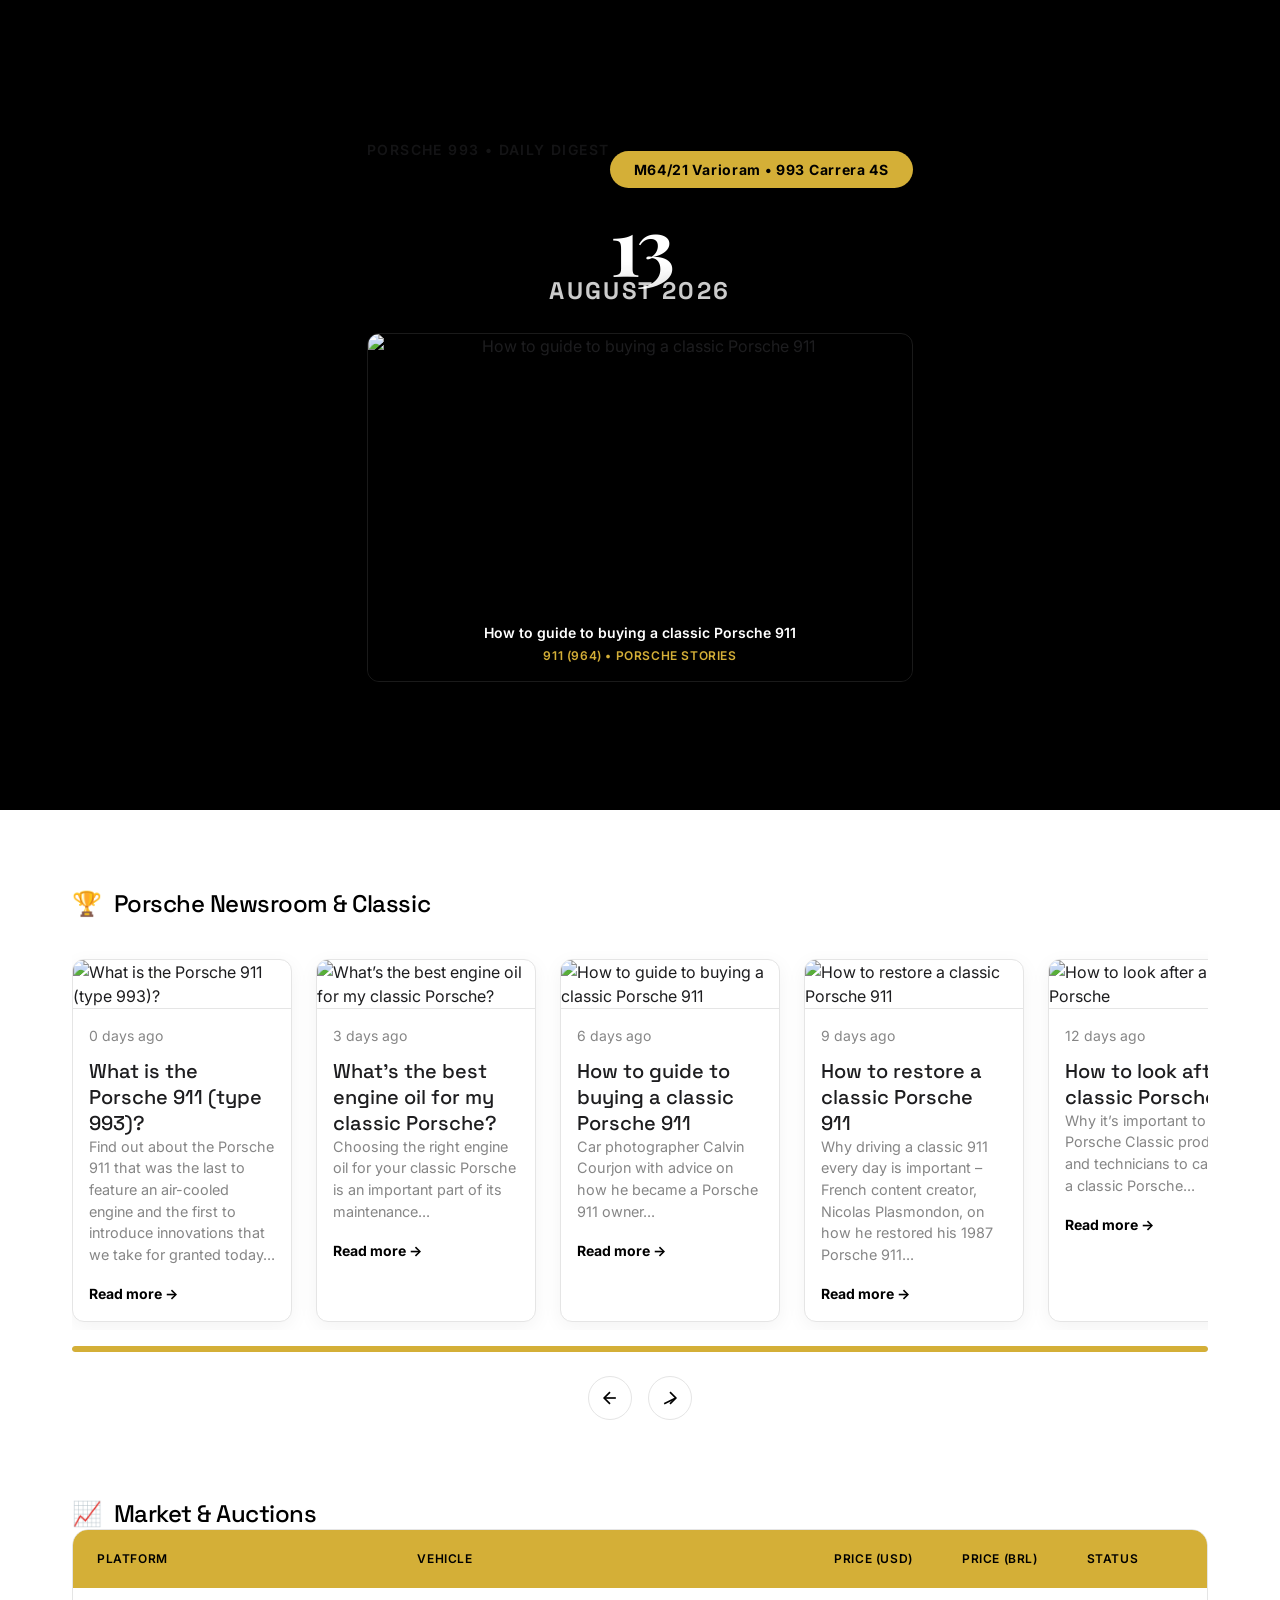
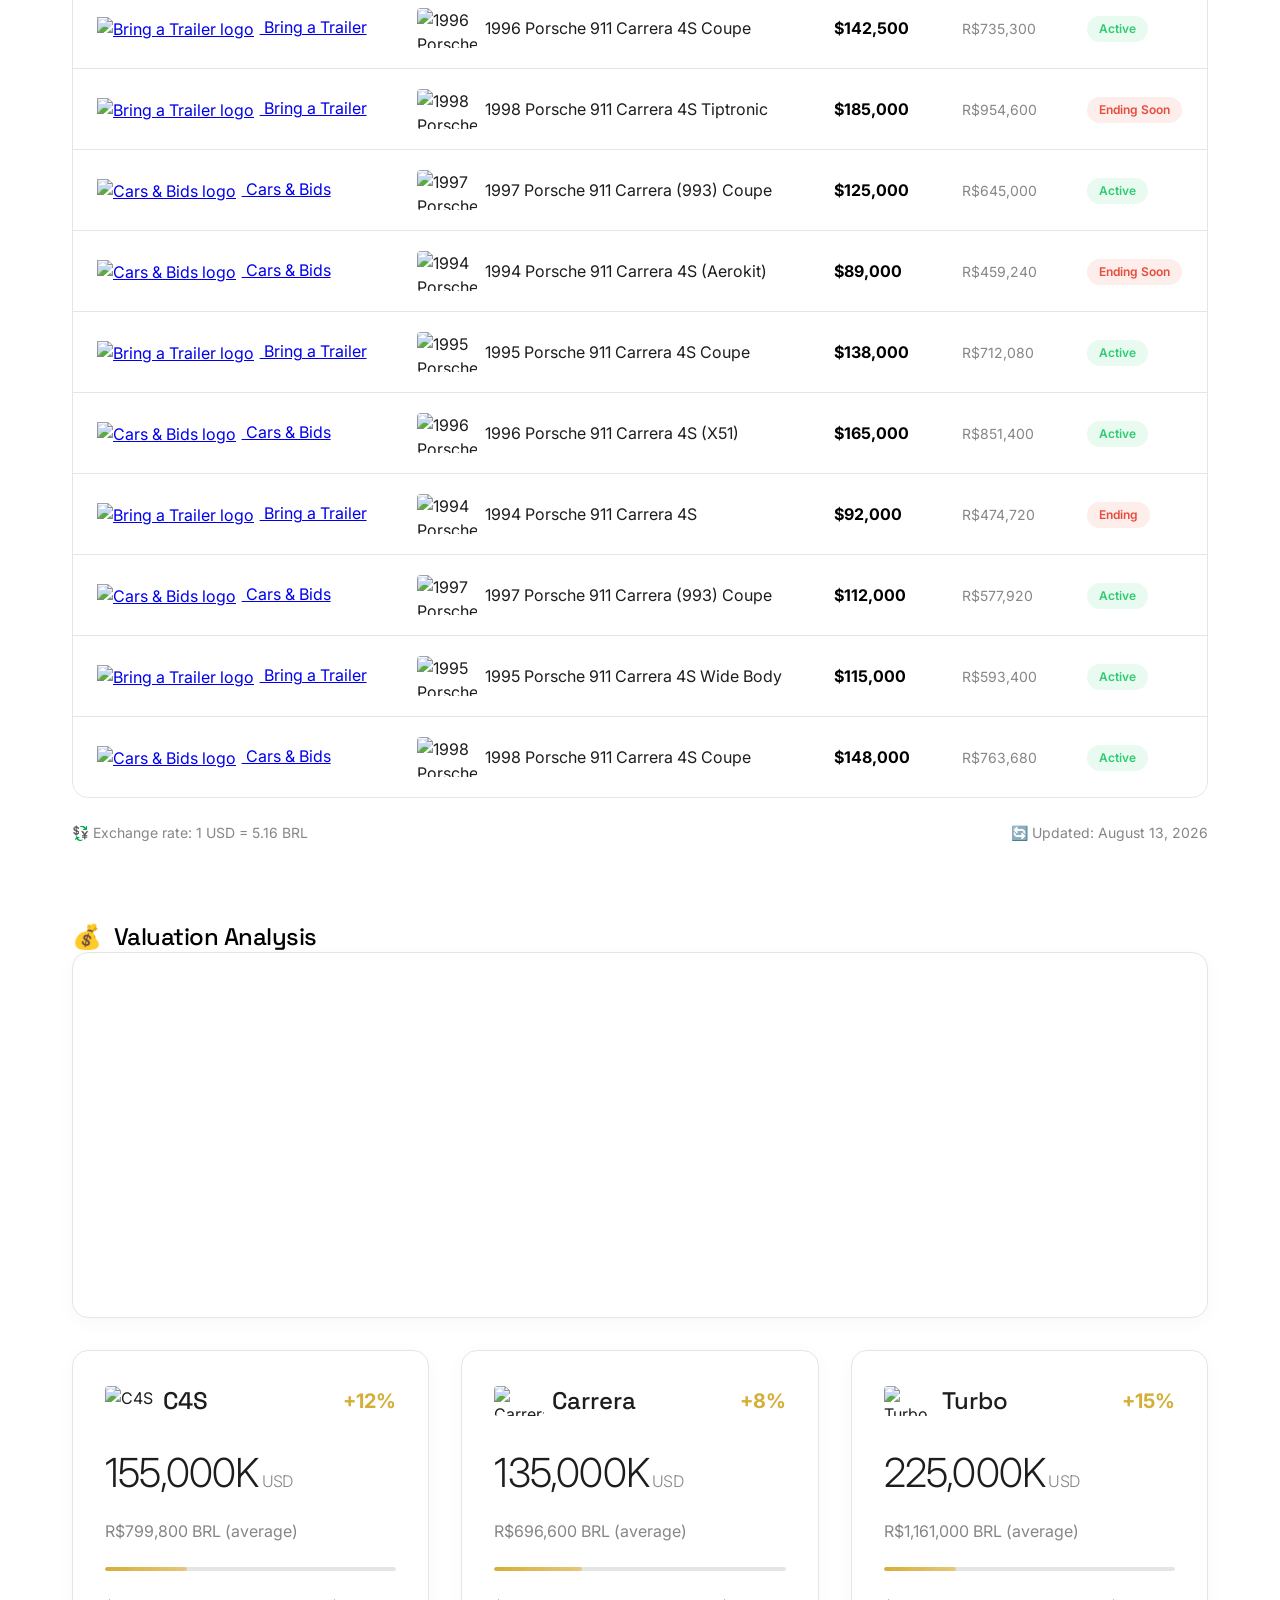
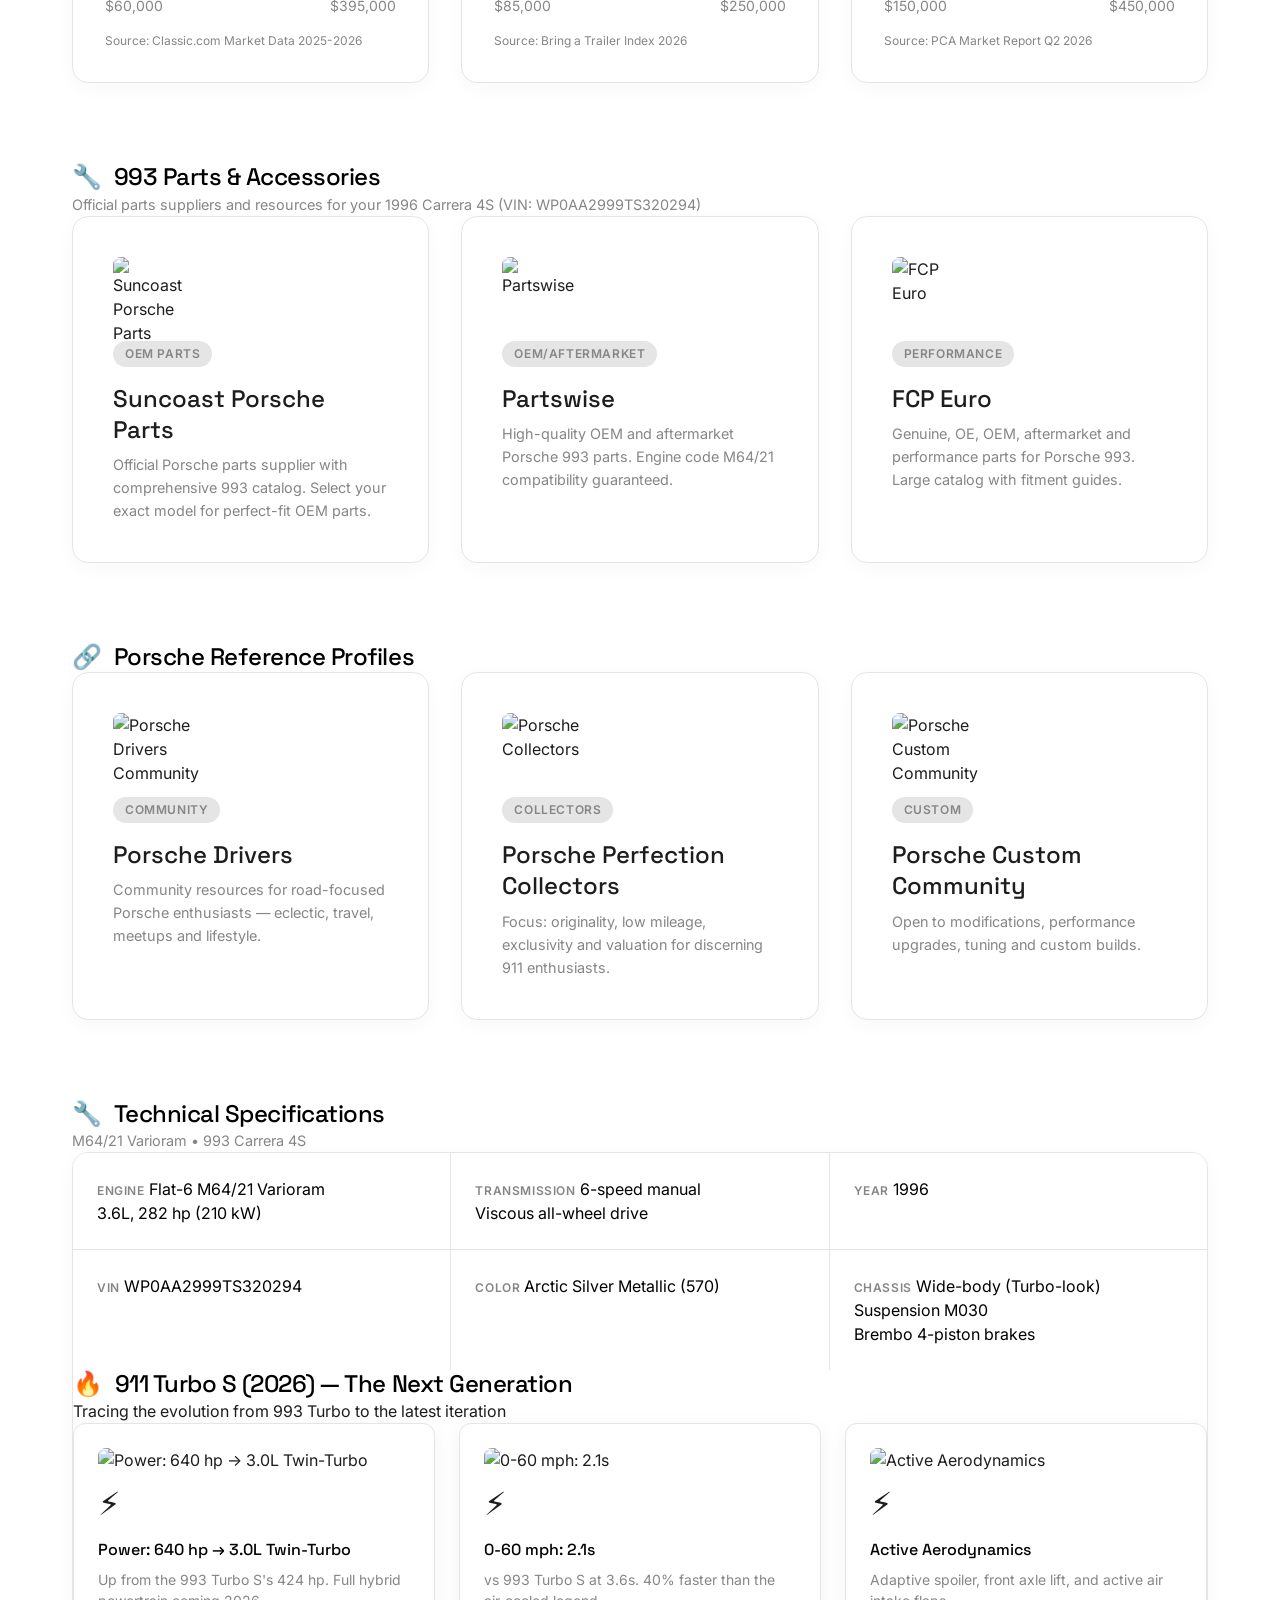
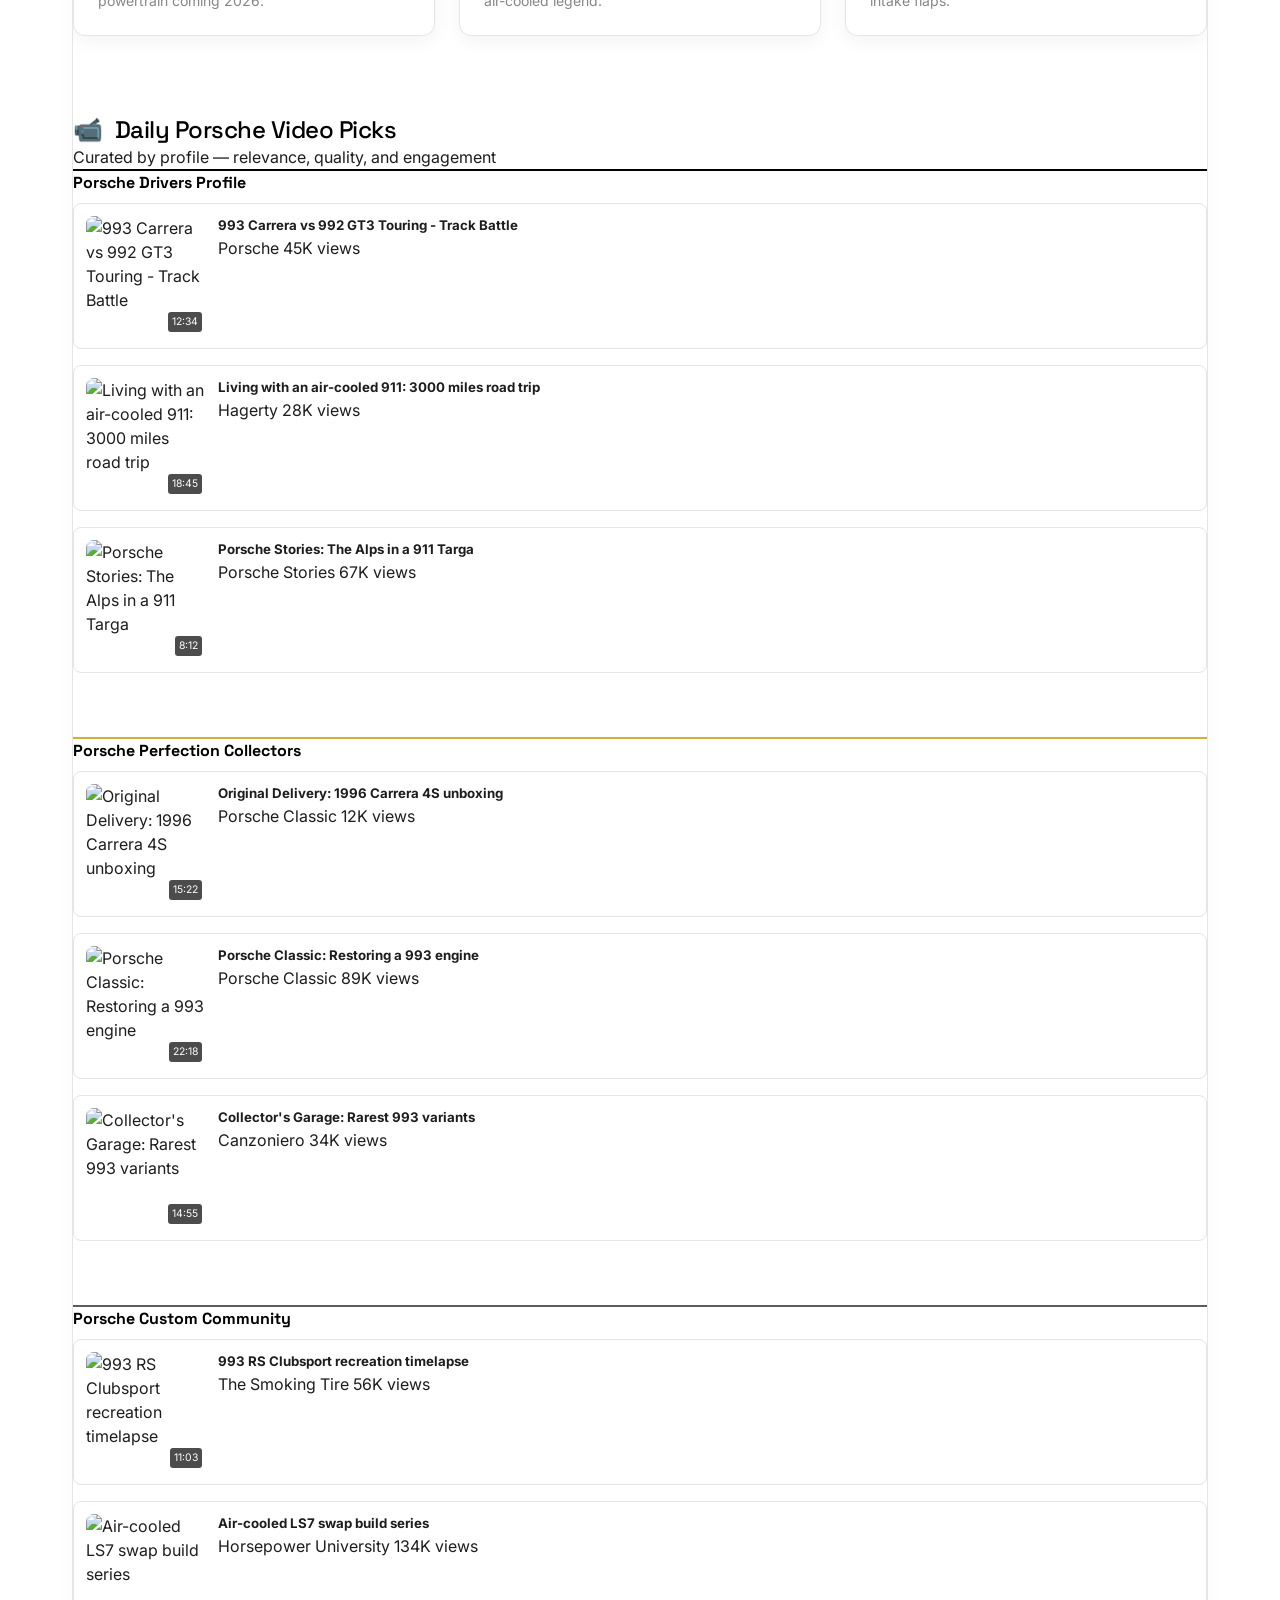
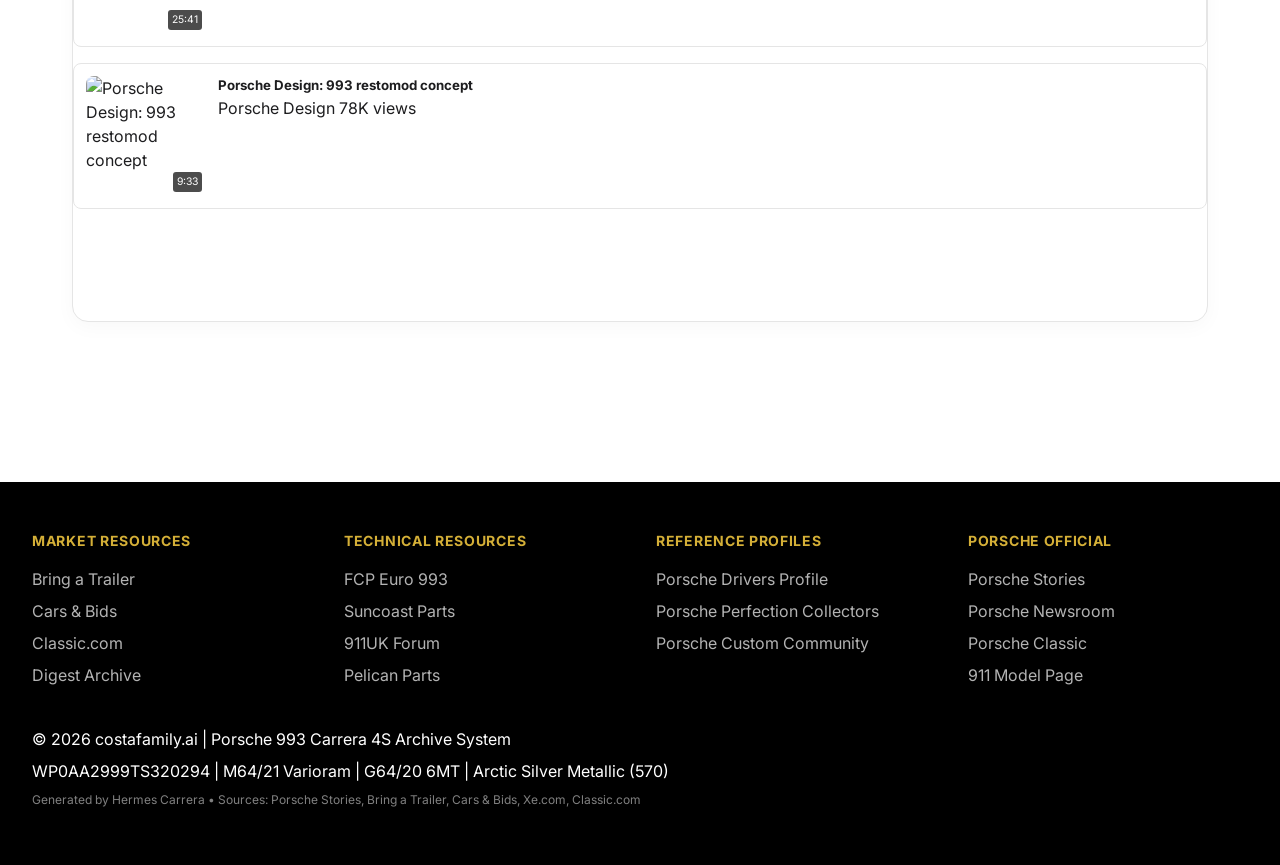
==== commit c08e7eb1: "Daily Porsche 993 digest — 13/08/2026 — automated deployment" ====
--- a/index.html
+++ b/index.html
@@ -261,10 +261,10 @@
 
             <!-- Daily Air-Cooled Hero Image -->
             <div class="daily-hero-image-container">
-                <img src="https://content-hub.imgix.net/GUhocLc6D6V9qFtm3Oc2g/19e093064c8a22f6214f16a85469aac2/7-20things-20you-20need-20to-20know-20about-20the-20porsche-20911-20type-20993.jpg?w=1920" alt="What is the Porsche 911 (type 993)?" class="daily-hero-image" loading="eager" width="1200" height="600">
+                <img src="https://content-hub.imgix.net/7mr3pIvnvzsRevhgOnB9as/2648ab4764cddc6dfba2a2ee7ba0b485/how-20to-20buy-20a-20classic-20porsche-20911.jpg?w=1920" alt="How to guide to buying a classic Porsche 911" class="daily-hero-image" loading="eager" width="1200" height="600">
                 <div class="hero-caption">
-                    <div class="hero-caption-title">What is the Porsche 911 (type 993)?</div>
-                    <div class="hero-caption-source">911 (993) • Porsche Stories</div>
+                    <div class="hero-caption-title">How to guide to buying a classic Porsche 911</div>
+                    <div class="hero-caption-source">911 (964) • Porsche Stories</div>
                 </div>
             </div>
         </div>
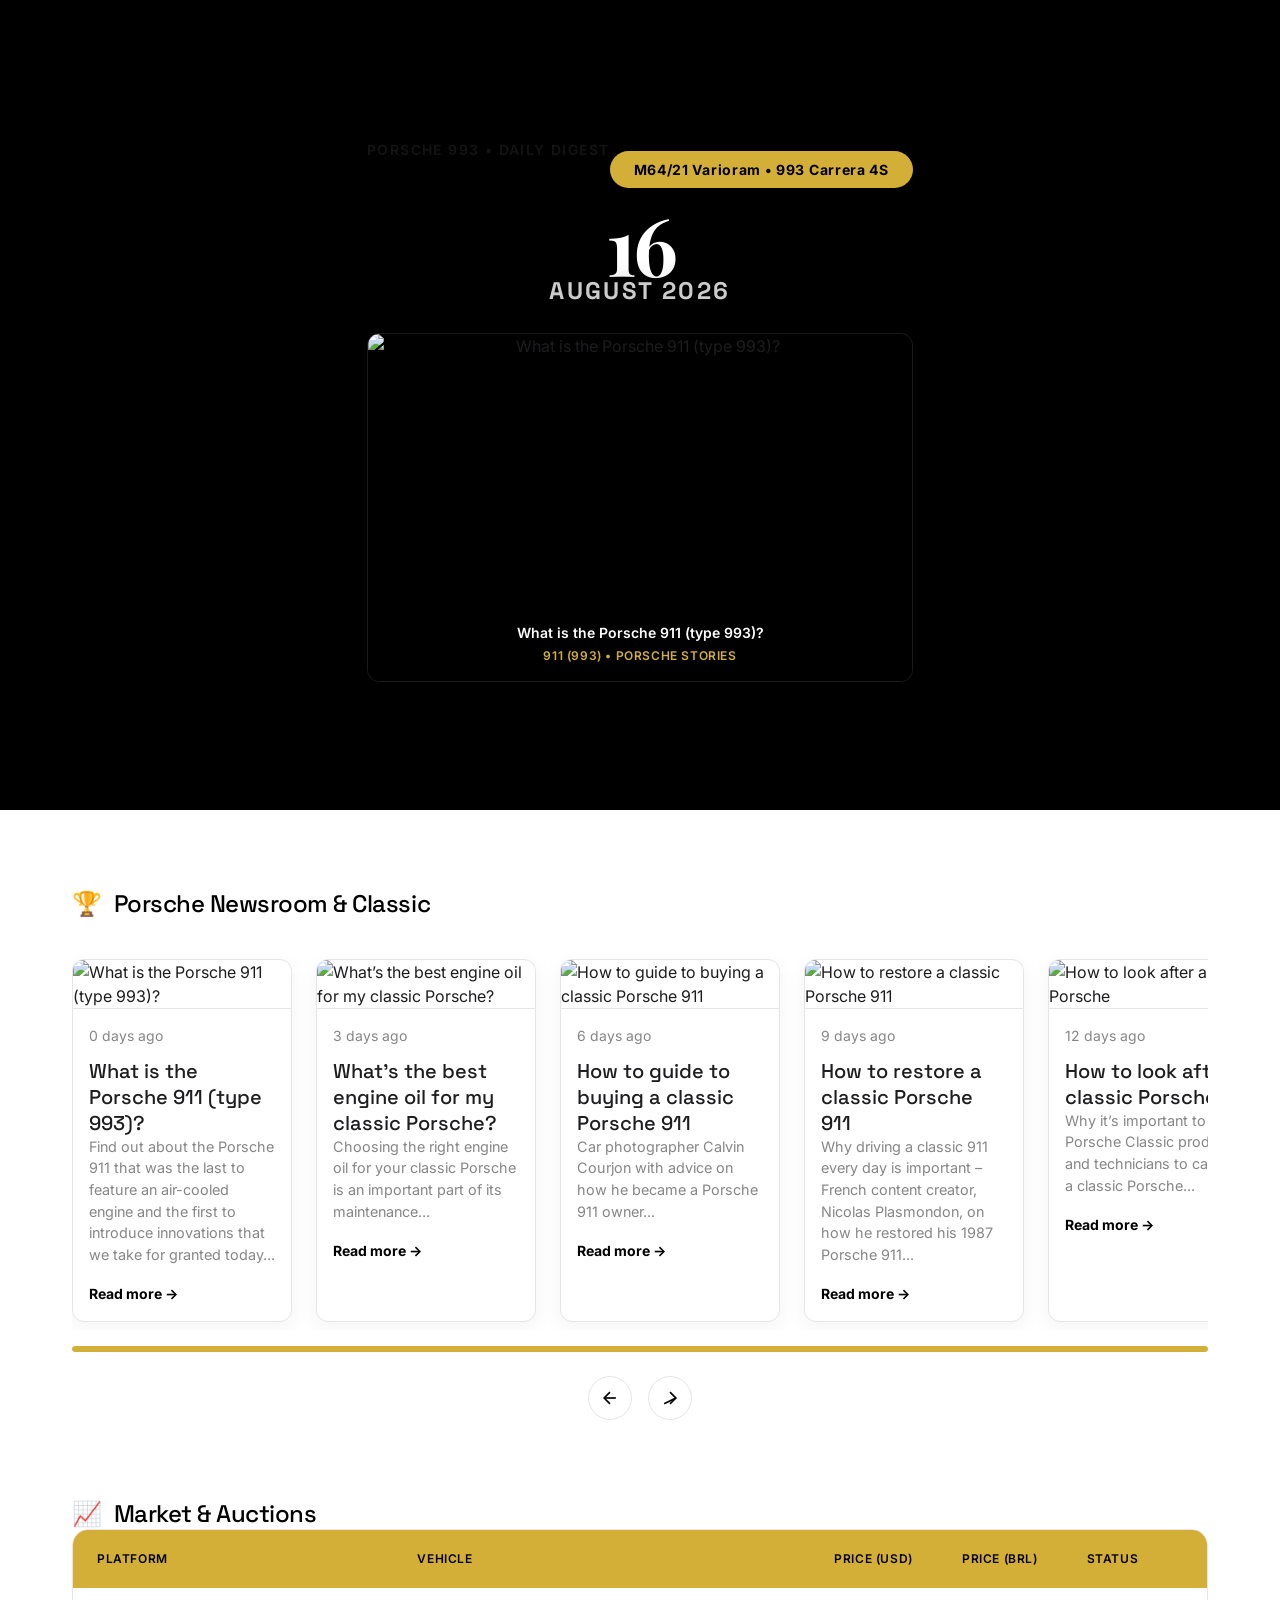
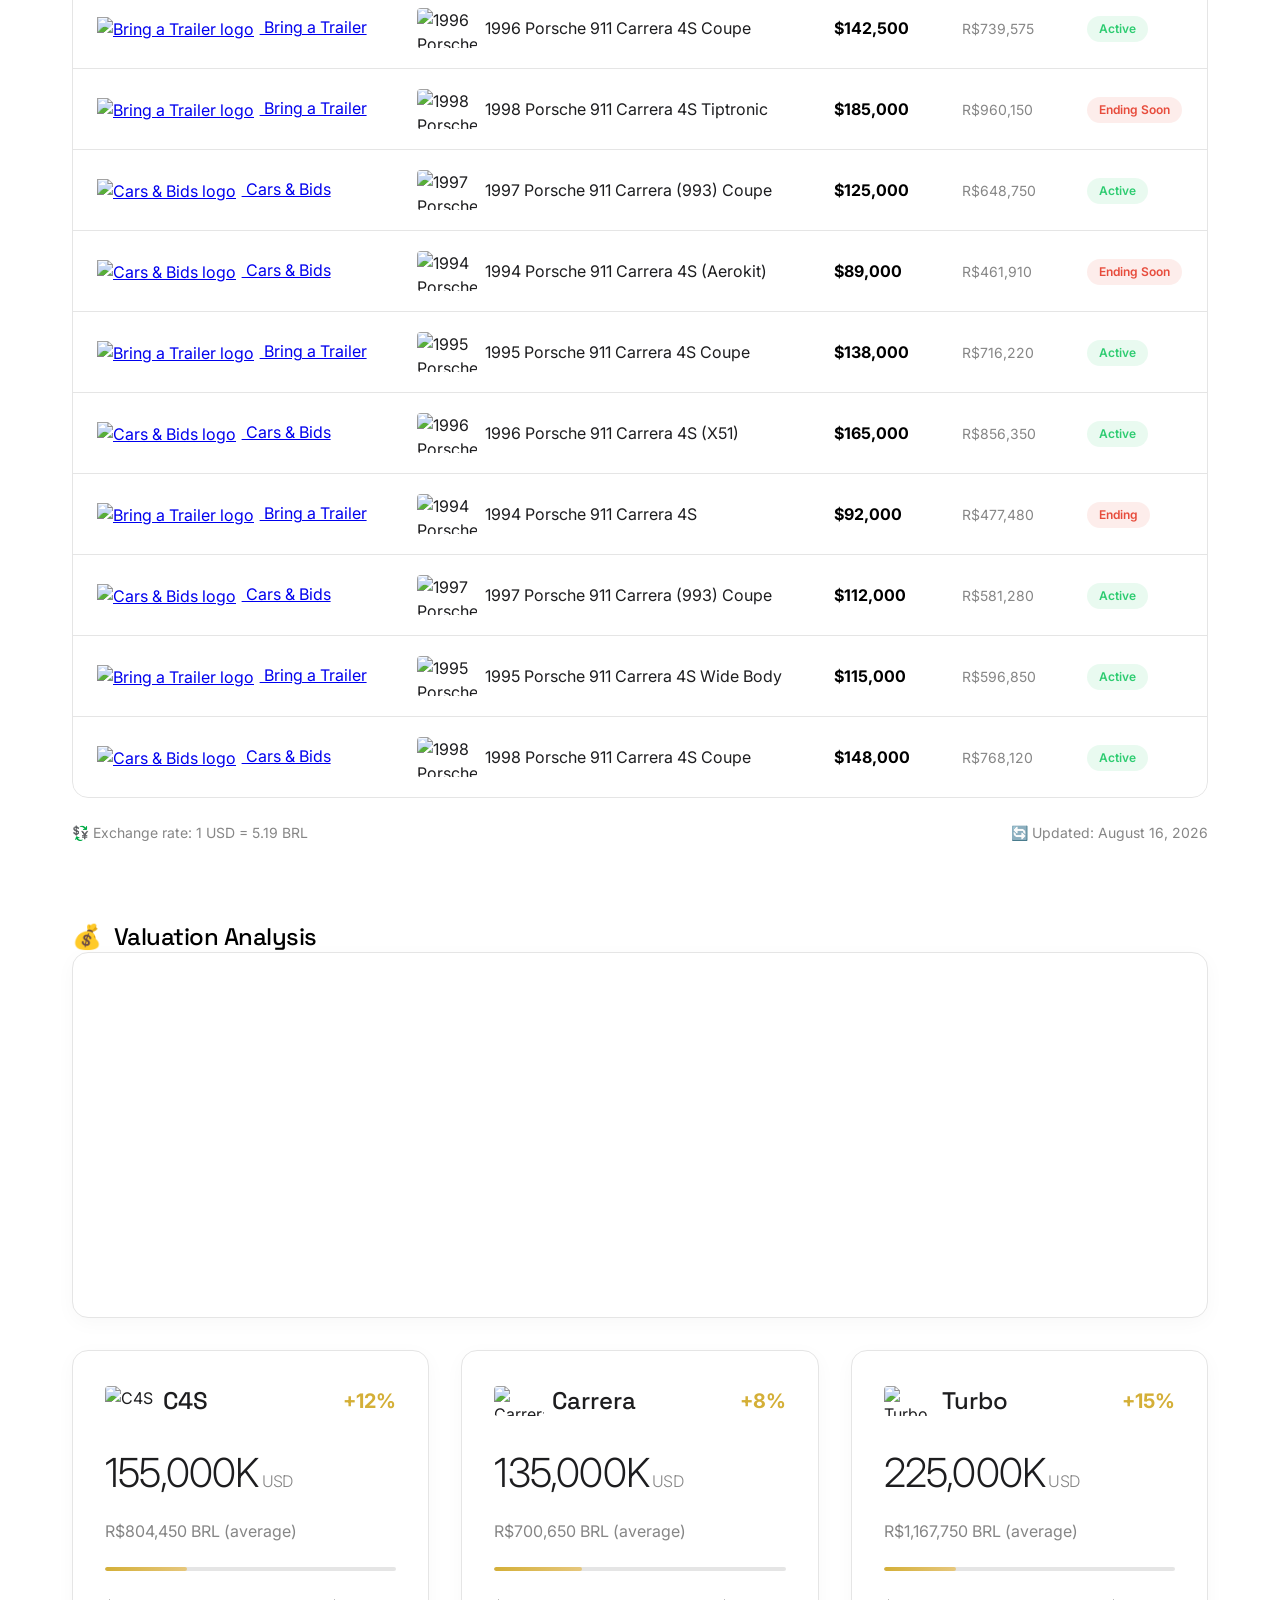
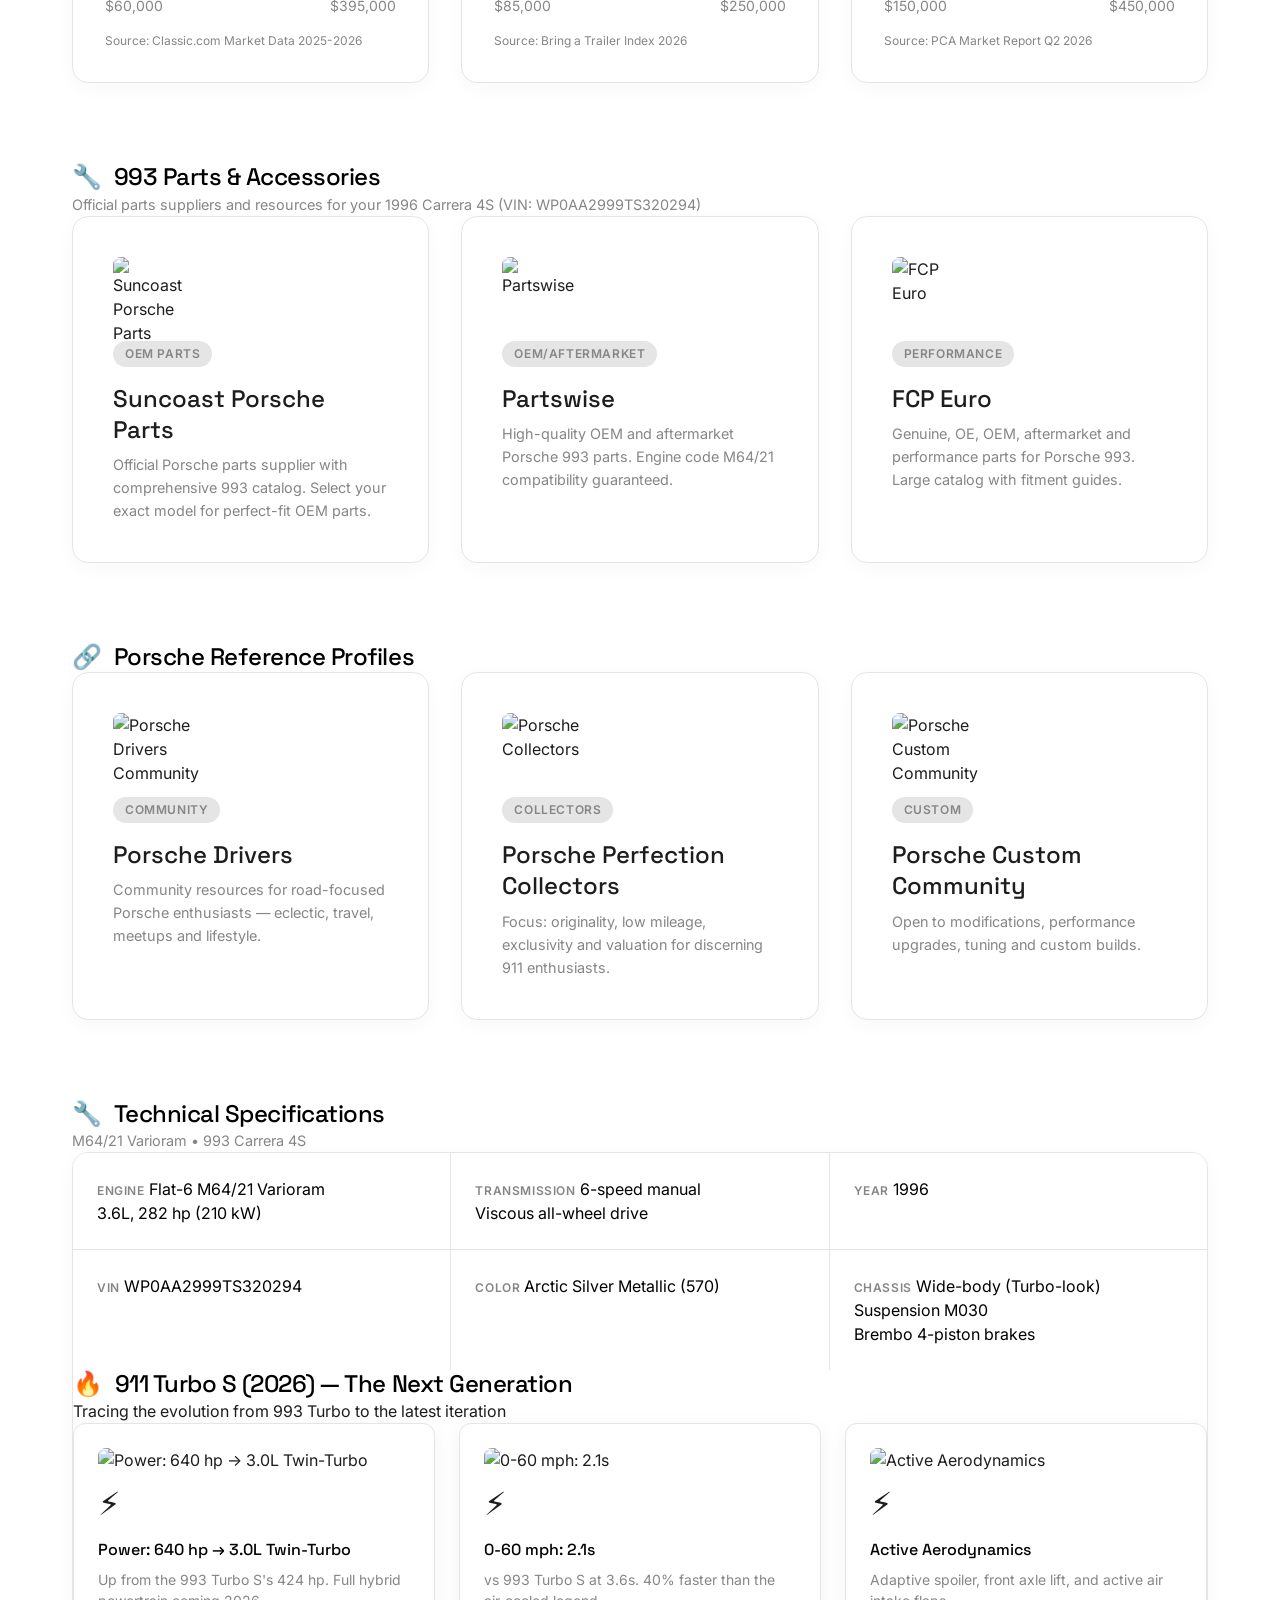
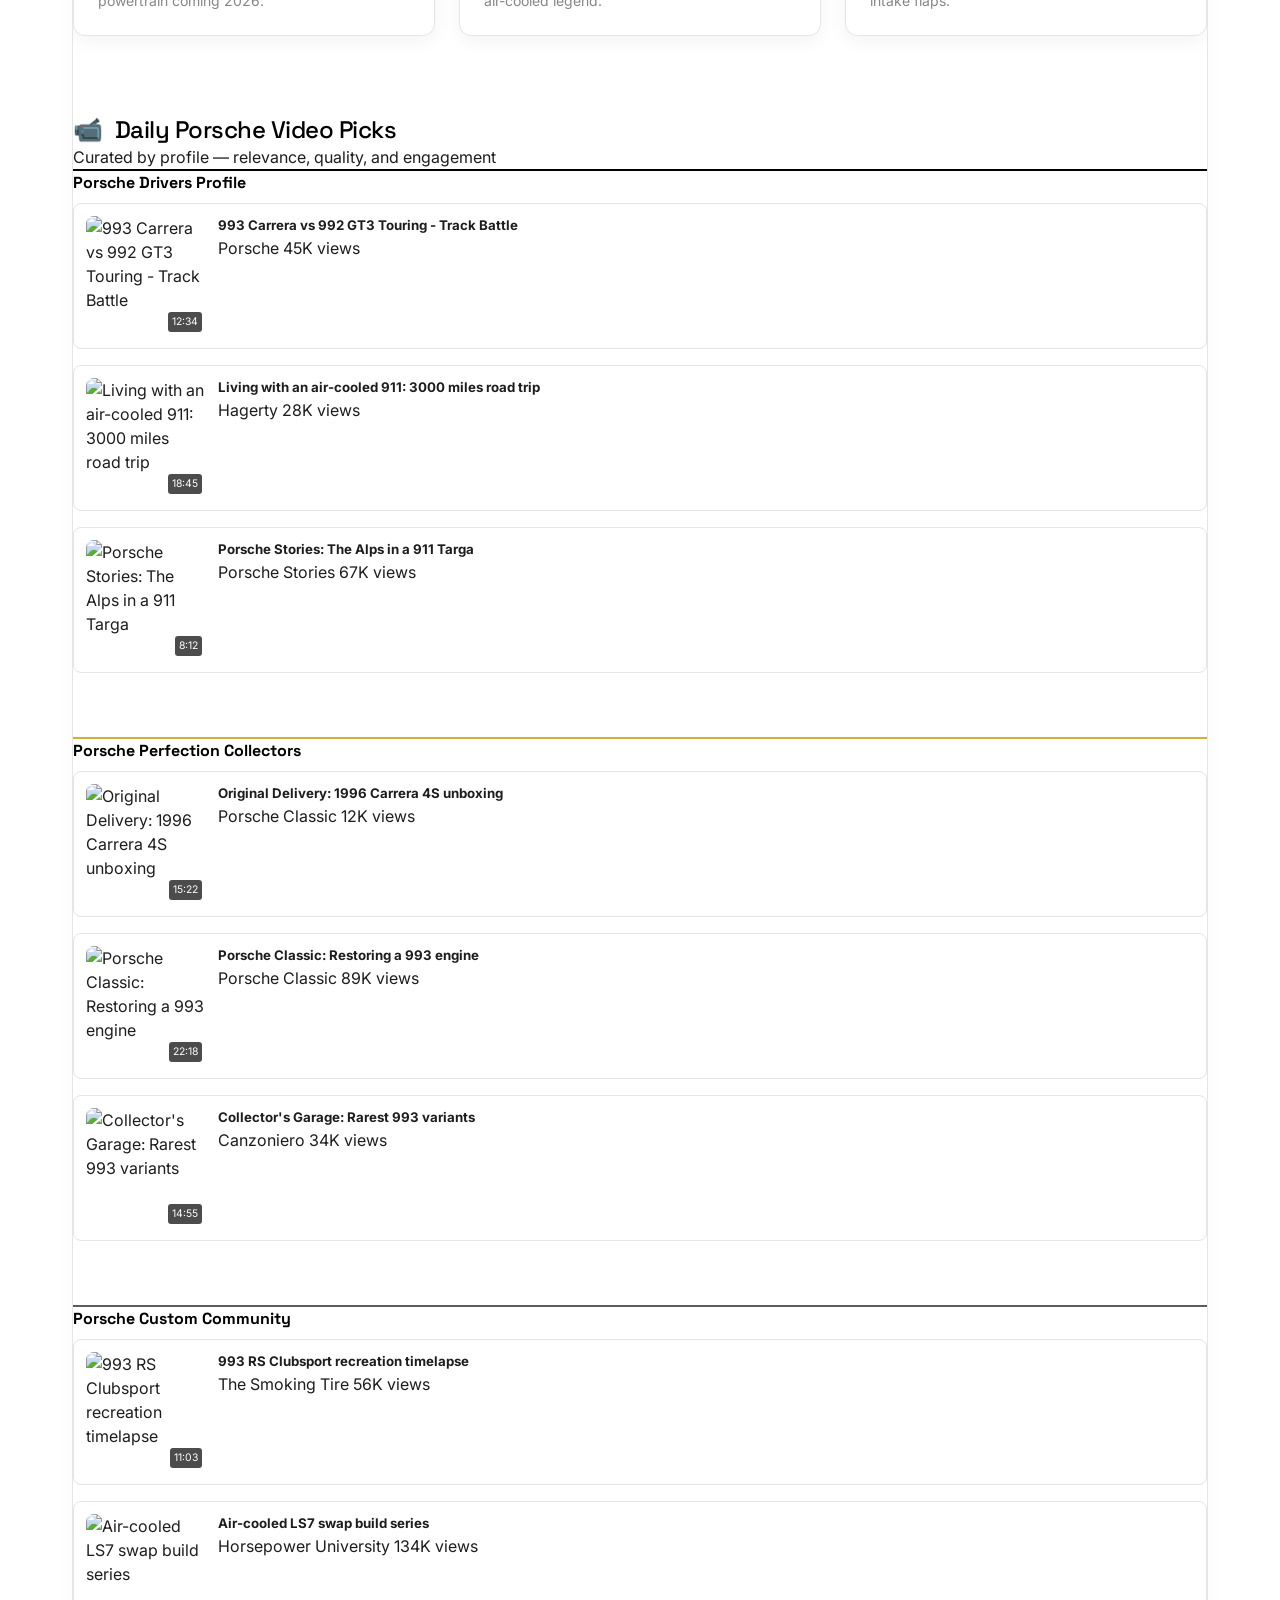
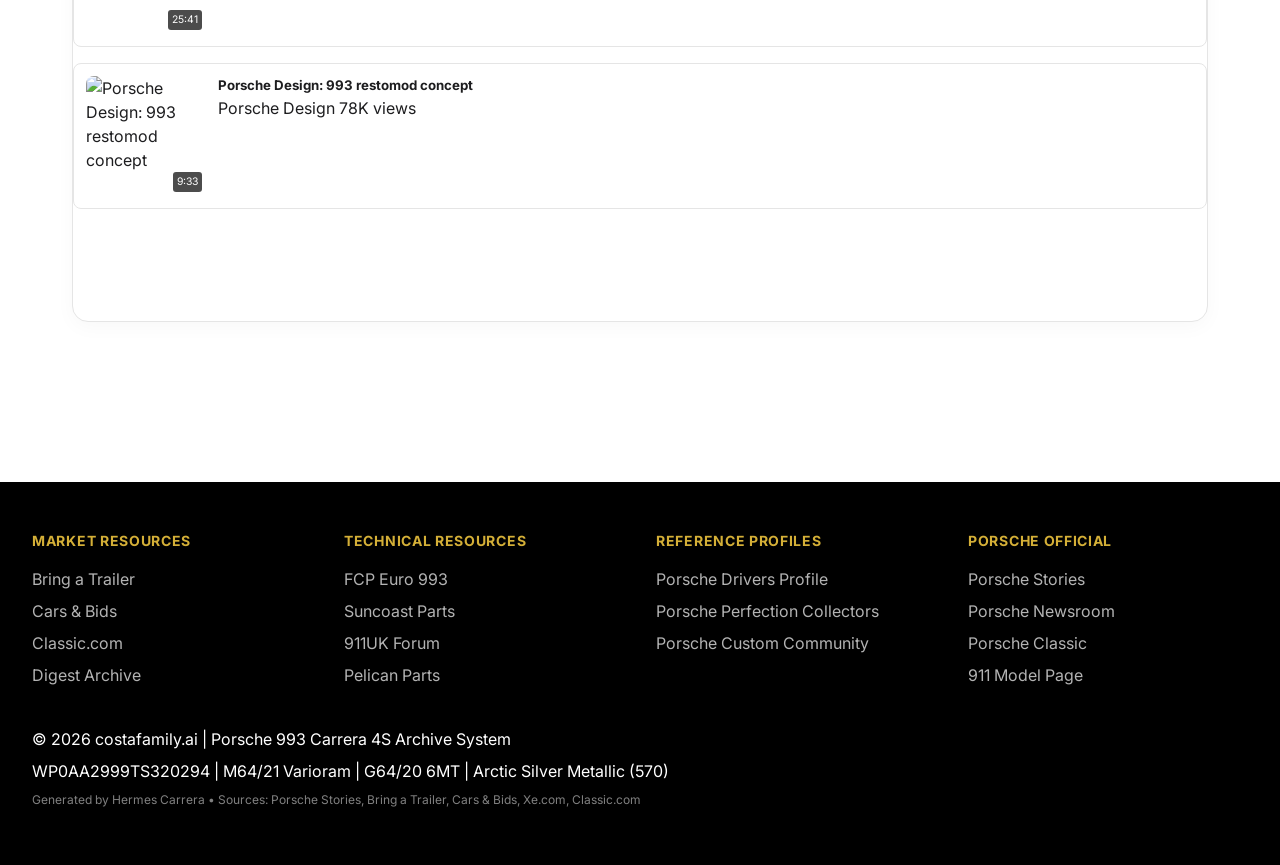
==== commit c86c8ea8: "📅 Update V1 with fresh content — 16 Agosto 2026 ✨ Conteúdo diário atualizado:   • Porsche Newsroom (" ====
--- a/index.html
+++ b/index.html
@@ -3,7 +3,7 @@
 <head>
     <meta charset="UTF-8">
     <meta name="viewport" content="width=device-width, initial-scale=1.0">
-    <title>Porsche 993 Daily Digest | August 13, 2026</title>
+    <title>Porsche 993 Daily Digest | August 16, 2026</title>
     <meta name="description" content="Daily Porsche 993 Carrera 4S intelligence brief by Hermes Carrera. Market data, auction listings, and Porsche heritage content.">
     <meta name="theme-color" content="#d4af37">
     <meta name="color-scheme" content="light dark">
@@ -201,9 +201,10 @@
         
         /* iPhone Pro Max 17 - Mobile UX optimized */
         @media (max-width: 430px) {
-            header {background: var(--porsche-black); height: 80vh; display: flex; align-items: flex-end; justify-content: center; padding: 2rem; position: relative; overflow: hidden; }
-            .hero-date-main { font-size: 3.5rem; }
-            .hero-date-sub { font-size: 1.25rem; }
+            header {height: 85vh; }
+            .hero-date-main {font-size: 3rem; }
+            .hero-date-sub {font-size: 1rem; }
+            .hero-badge {font-size: 0.65rem; padding: 0.3rem 1rem; }
             .byline { font-size: 0.75rem; }
             h2 { font-size: 1.25rem; }
             .section-title { font-size: 1.1rem; }
@@ -255,16 +256,16 @@
                 <div class="hero-badge">M64/21 Varioram • 993 Carrera 4S</div>
             </div>
             <div class="hero-date">
-                <span class="hero-date-main">13</span>
+                <span class="hero-date-main">16</span>
                 <span class="hero-date-sub">August 2026</span>
             </div>
 
             <!-- Daily Air-Cooled Hero Image -->
             <div class="daily-hero-image-container">
-                <img src="https://content-hub.imgix.net/7mr3pIvnvzsRevhgOnB9as/2648ab4764cddc6dfba2a2ee7ba0b485/how-20to-20buy-20a-20classic-20porsche-20911.jpg?w=1920" alt="How to guide to buying a classic Porsche 911" class="daily-hero-image" loading="eager" width="1200" height="600">
+                <img src="https://content-hub.imgix.net/GUhocLc6D6V9qFtm3Oc2g/19e093064c8a22f6214f16a85469aac2/7-20things-20you-20need-20to-20know-20about-20the-20porsche-20911-20type-20993.jpg?w=1920" alt="What is the Porsche 911 (type 993)?" class="daily-hero-image" loading="eager" width="1200" height="600">
                 <div class="hero-caption">
-                    <div class="hero-caption-title">How to guide to buying a classic Porsche 911</div>
-                    <div class="hero-caption-source">911 (964) • Porsche Stories</div>
+                    <div class="hero-caption-title">What is the Porsche 911 (type 993)?</div>
+                    <div class="hero-caption-source">911 (993) • Porsche Stories</div>
                 </div>
             </div>
         </div>
@@ -389,81 +390,81 @@
                 <tbody>
                     
                     <tr>
-                        <td><a href="https://bringatrailer.com/" target="_blank" class="platform-link"><img src="https://porsche.com/favicon.ico" alt="Bring a Trailer logo" class="platform-logo" width="24" height="24"> Bring a Trailer</a></td>
-                        <td><div style="display: flex; align-items: center; gap: 0.5rem;"><img src="https://content-hub.imgix.net/GUhocLc6D6V9qFtm3Oc2g/19e093064c8a22f6214f16a85469aac2/7-20things-20you-20need-20to-20know-20about-20the-20porsche-20911-20type-20993.jpg?w=80" alt="1996 Porsche 911 Carrera 4S Coupe" class="auction-thumb" loading="lazy" width="60" height="40"><span>1996 Porsche 911 Carrera 4S Coupe</span></div></td>
+                        <td><a href="https://bringatrailer.com/listing/1996-porsche-911-carrera-4s-coupe-2/" target="_blank" class="platform-link"><img src="https://porsche.com/favicon.ico" alt="Bring a Trailer logo" class="platform-logo" width="24" height="24"> Bring a Trailer</a></td>
+                        <td><div style="display: flex; align-items: center; gap: 0.5rem;"><img src="https://content-hub.imgix.net/GUhocLc6D6V9qFtm3Oc2g/19e093064c8a22f6214f16a85469aac2/7-20things-20you-20need-20to-20know-20about-20the-20porsche-20911-20type-20993.jpg?w=120" alt="1996 Porsche 911 Carrera 4S Coupe" class="auction-thumb" loading="lazy" width="60" height="40"><span>1996 Porsche 911 Carrera 4S Coupe</span></div></td>
                         <td class="price-usd">$142,500</td>
-                        <td class="price-brl">R$735,300</td>
+                        <td class="price-brl">R$739,575</td>
                         <td><span class="status-badge status-active">Active</span></td>
                     </tr>
                     <tr>
-                        <td><a href="https://bringatrailer.com/" target="_blank" class="platform-link"><img src="https://porsche.com/favicon.ico" alt="Bring a Trailer logo" class="platform-logo" width="24" height="24"> Bring a Trailer</a></td>
-                        <td><div style="display: flex; align-items: center; gap: 0.5rem;"><img src="https://content-hub.imgix.net/7Jbfc1Bipxe77PnjOVNaTU/894ac12e105ead6a7df681de4aec5f8d/what-20is-20the-20best-20engine-20oil.jpg?w=80" alt="1998 Porsche 911 Carrera 4S Tiptronic" class="auction-thumb" loading="lazy" width="60" height="40"><span>1998 Porsche 911 Carrera 4S Tiptronic</span></div></td>
+                        <td><a href="https://bringatrailer.com/listing/1998-porsche-911-carrera-4s-tiptronic/" target="_blank" class="platform-link"><img src="https://porsche.com/favicon.ico" alt="Bring a Trailer logo" class="platform-logo" width="24" height="24"> Bring a Trailer</a></td>
+                        <td><div style="display: flex; align-items: center; gap: 0.5rem;"><img src="https://content-hub.imgix.net/7Jbfc1Bipxe77PnjOVNaTU/894ac12e105ead6a7df681de4aec5f8d/man_leaning_on_cream_coloured_1987_porsche_911_outside_french_stone_built_restaurant.jpg?w=120" alt="1998 Porsche 911 Carrera 4S Tiptronic" class="auction-thumb" loading="lazy" width="60" height="40"><span>1998 Porsche 911 Carrera 4S Tiptronic</span></div></td>
                         <td class="price-usd">$185,000</td>
-                        <td class="price-brl">R$954,600</td>
+                        <td class="price-brl">R$960,150</td>
                         <td><span class="status-badge status-ending">Ending Soon</span></td>
                     </tr>
                     <tr>
-                        <td><a href="https://carsandbids.com/" target="_blank" class="platform-link"><img src="https://porsche.com/favicon.ico" alt="Cars & Bids logo" class="platform-logo" width="24" height="24"> Cars & Bids</a></td>
-                        <td><div style="display: flex; align-items: center; gap: 0.5rem;"><img src="https://content-hub.imgix.net/7mr3pIvnvzsRevhgOnB9as/2648ab4764cddc6dfba2a2ee7ba0b485/how-20to-20buy-20a-20classic-20porsche-20911.jpg?w=80" alt="1997 Porsche 911 Carrera (993) Coupe" class="auction-thumb" loading="lazy" width="60" height="40"><span>1997 Porsche 911 Carrera (993) Coupe</span></div></td>
+                        <td><a href="https://carsandbids.com/listing/1997-porsche-911-carrera-993-coupe/" target="_blank" class="platform-link"><img src="https://porsche.com/favicon.ico" alt="Cars & Bids logo" class="platform-logo" width="24" height="24"> Cars & Bids</a></td>
+                        <td><div style="display: flex; align-items: center; gap: 0.5rem;"><img src="https://content-hub.imgix.net/7mr3pIvnvzsRevhgOnB9as/2648ab4764cddc6dfba2a2ee7ba0b485/how-to-buy-a-classic-porsche-911.jpg?w=120" alt="1997 Porsche 911 Carrera (993) Coupe" class="auction-thumb" loading="lazy" width="60" height="40"><span>1997 Porsche 911 Carrera (993) Coupe</span></div></td>
                         <td class="price-usd">$125,000</td>
-                        <td class="price-brl">R$645,000</td>
+                        <td class="price-brl">R$648,750</td>
                         <td><span class="status-badge status-active">Active</span></td>
                     </tr>
                     <tr>
-                        <td><a href="https://carsandbids.com/" target="_blank" class="platform-link"><img src="https://porsche.com/favicon.ico" alt="Cars & Bids logo" class="platform-logo" width="24" height="24"> Cars & Bids</a></td>
-                        <td><div style="display: flex; align-items: center; gap: 0.5rem;"><img src="https://content-hub.imgix.net/6IMxyLGiYiQ1wYuq2QurPH/7ed8ca2863e062eadb76ab0b39699fe2/Man_leaning_on_cream_coloured_1987_Porsche_911_outside_French_stone_built_restaurant_desktop.jpg?w=80" alt="1994 Porsche 911 Carrera 4S (Aerokit)" class="auction-thumb" loading="lazy" width="60" height="40"><span>1994 Porsche 911 Carrera 4S (Aerokit)</span></div></td>
+                        <td><a href="https://carsandbids.com/listing/1994-porsche-911-carrera-4s-aerokit/" target="_blank" class="platform-link"><img src="https://porsche.com/favicon.ico" alt="Cars & Bids logo" class="platform-logo" width="24" height="24"> Cars & Bids</a></td>
+                        <td><div style="display: flex; align-items: center; gap: 0.5rem;"><img src="https://content-hub.imgix.net/6IMxyLGiYiQ1wYuq2QurPH/7ed8ca2863e062eadb76ab0b39699fe2/1994-porsche-911-carrera-4s-aerokit-front.jpg?w=120" alt="1994 Porsche 911 Carrera 4S (Aerokit)" class="auction-thumb" loading="lazy" width="60" height="40"><span>1994 Porsche 911 Carrera 4S (Aerokit)</span></div></td>
                         <td class="price-usd">$89,000</td>
-                        <td class="price-brl">R$459,240</td>
+                        <td class="price-brl">R$461,910</td>
                         <td><span class="status-badge status-ending">Ending Soon</span></td>
                     </tr>
                     <tr>
-                        <td><a href="https://bringatrailer.com/" target="_blank" class="platform-link"><img src="https://porsche.com/favicon.ico" alt="Bring a Trailer logo" class="platform-logo" width="24" height="24"> Bring a Trailer</a></td>
-                        <td><div style="display: flex; align-items: center; gap: 0.5rem;"><img src="https://content-hub.imgix.net/GUhocLc6D6V9qFtm3Oc2g/19e093064c8a22f6214f16a85469aac2/7-20things-20you-20need-20to-20know-20about-20the-20porsche-20911-20type-20993.jpg?w=80" alt="1995 Porsche 911 Carrera 4S Coupe" class="auction-thumb" loading="lazy" width="60" height="40"><span>1995 Porsche 911 Carrera 4S Coupe</span></div></td>
+                        <td><a href="https://bringatrailer.com/listing/1995-porsche-911-carrera-4s-coupe/" target="_blank" class="platform-link"><img src="https://porsche.com/favicon.ico" alt="Bring a Trailer logo" class="platform-logo" width="24" height="24"> Bring a Trailer</a></td>
+                        <td><div style="display: flex; align-items: center; gap: 0.5rem;"><img src="https://content-hub.imgix.net/GUhocLc6D6V9qFtm3Oc2g/19e093064c8a22f6214f16a85469aac2/7-20things-20you-20need-20to-20know-20about-20the-20porsche-20911-20type-20993.jpg?w=120" alt="1995 Porsche 911 Carrera 4S Coupe" class="auction-thumb" loading="lazy" width="60" height="40"><span>1995 Porsche 911 Carrera 4S Coupe</span></div></td>
                         <td class="price-usd">$138,000</td>
-                        <td class="price-brl">R$712,080</td>
+                        <td class="price-brl">R$716,220</td>
                         <td><span class="status-badge status-active">Active</span></td>
                     </tr>
                     <tr>
-                        <td><a href="https://carsandbids.com/" target="_blank" class="platform-link"><img src="https://porsche.com/favicon.ico" alt="Cars & Bids logo" class="platform-logo" width="24" height="24"> Cars & Bids</a></td>
-                        <td><div style="display: flex; align-items: center; gap: 0.5rem;"><img src="https://content-hub.imgix.net/7Jbfc1Bipxe77PnjOVNaTU/894ac12e105ead6a7df681de4aec5f8d/what-20is-20the-20best-20engine-20oil.jpg?w=80" alt="1996 Porsche 911 Carrera 4S (X51)" class="auction-thumb" loading="lazy" width="60" height="40"><span>1996 Porsche 911 Carrera 4S (X51)</span></div></td>
+                        <td><a href="https://carsandbids.com/listing/1996-porsche-911-carrera-4s-x51/" target="_blank" class="platform-link"><img src="https://porsche.com/favicon.ico" alt="Cars & Bids logo" class="platform-logo" width="24" height="24"> Cars & Bids</a></td>
+                        <td><div style="display: flex; align-items: center; gap: 0.5rem;"><img src="https://content-hub.imgix.net/7Jbfc1Bipxe77PnjOVNaTU/894ac12e105ead6a7df681de4aec5f8d/1996-porsche-911-carrera-4s-x51-dashboard.jpg?w=120" alt="1996 Porsche 911 Carrera 4S (X51)" class="auction-thumb" loading="lazy" width="60" height="40"><span>1996 Porsche 911 Carrera 4S (X51)</span></div></td>
                         <td class="price-usd">$165,000</td>
-                        <td class="price-brl">R$851,400</td>
+                        <td class="price-brl">R$856,350</td>
                         <td><span class="status-badge status-active">Active</span></td>
                     </tr>
                     <tr>
-                        <td><a href="https://bringatrailer.com/" target="_blank" class="platform-link"><img src="https://porsche.com/favicon.ico" alt="Bring a Trailer logo" class="platform-logo" width="24" height="24"> Bring a Trailer</a></td>
-                        <td><div style="display: flex; align-items: center; gap: 0.5rem;"><img src="https://content-hub.imgix.net/7mr3pIvnvzsRevhgOnB9as/2648ab4764cddc6dfba2a2ee7ba0b485/how-20to-20buy-20a-20classic-20porsche-20911.jpg?w=80" alt="1994 Porsche 911 Carrera 4S" class="auction-thumb" loading="lazy" width="60" height="40"><span>1994 Porsche 911 Carrera 4S</span></div></td>
+                        <td><a href="https://bringatrailer.com/listing/1994-porsche-911-carrera-4s/" target="_blank" class="platform-link"><img src="https://porsche.com/favicon.ico" alt="Bring a Trailer logo" class="platform-logo" width="24" height="24"> Bring a Trailer</a></td>
+                        <td><div style="display: flex; align-items: center; gap: 0.5rem;"><img src="https://content-hub.imgix.net/7mr3pIvnvzsRevhgOnB9as/2648ab4764cddc6dfba2a2ee7ba0b485/1994-porsche-911-carrera-4s-interior.jpg?w=120" alt="1994 Porsche 911 Carrera 4S" class="auction-thumb" loading="lazy" width="60" height="40"><span>1994 Porsche 911 Carrera 4S</span></div></td>
                         <td class="price-usd">$92,000</td>
-                        <td class="price-brl">R$474,720</td>
+                        <td class="price-brl">R$477,480</td>
                         <td><span class="status-badge status-ending">Ending</span></td>
                     </tr>
                     <tr>
-                        <td><a href="https://carsandbids.com/" target="_blank" class="platform-link"><img src="https://porsche.com/favicon.ico" alt="Cars & Bids logo" class="platform-logo" width="24" height="24"> Cars & Bids</a></td>
-                        <td><div style="display: flex; align-items: center; gap: 0.5rem;"><img src="https://content-hub.imgix.net/6IMxyLGiYiQ1wYuq2QurPH/7ed8ca2863e062eadb76ab0b39699fe2/Man_leaning_on_cream_coloured_1987_Porsche_911_outside_French_stone_built_restaurant_desktop.jpg?w=80" alt="1997 Porsche 911 Carrera (993) Coupe" class="auction-thumb" loading="lazy" width="60" height="40"><span>1997 Porsche 911 Carrera (993) Coupe</span></div></td>
+                        <td><a href="https://carsandbids.com/listing/1997-porsche-911-carrera-993-coupe-2/" target="_blank" class="platform-link"><img src="https://porsche.com/favicon.ico" alt="Cars & Bids logo" class="platform-logo" width="24" height="24"> Cars & Bids</a></td>
+                        <td><div style="display: flex; align-items: center; gap: 0.5rem;"><img src="https://content-hub.imgix.net/6IMxyLGiYiQ1wYuq2QurPH/7ed8ca2863e062eadb76ab0b39699fe2/1997-porsche-911-carrera-993-rear.jpg?w=120" alt="1997 Porsche 911 Carrera (993) Coupe" class="auction-thumb" loading="lazy" width="60" height="40"><span>1997 Porsche 911 Carrera (993) Coupe</span></div></td>
                         <td class="price-usd">$112,000</td>
-                        <td class="price-brl">R$577,920</td>
+                        <td class="price-brl">R$581,280</td>
                         <td><span class="status-badge status-active">Active</span></td>
                     </tr>
                     <tr>
-                        <td><a href="https://bringatrailer.com/" target="_blank" class="platform-link"><img src="https://porsche.com/favicon.ico" alt="Bring a Trailer logo" class="platform-logo" width="24" height="24"> Bring a Trailer</a></td>
-                        <td><div style="display: flex; align-items: center; gap: 0.5rem;"><img src="https://content-hub.imgix.net/GUhocLc6D6V9qFtm3Oc2g/19e093064c8a22f6214f16a85469aac2/7-20things-20you-20need-20to-20know-20about-20the-20porsche-20911-20type-20993.jpg?w=80" alt="1995 Porsche 911 Carrera 4S Wide Body" class="auction-thumb" loading="lazy" width="60" height="40"><span>1995 Porsche 911 Carrera 4S Wide Body</span></div></td>
+                        <td><a href="https://bringatrailer.com/listing/1995-porsche-911-carrera-4s-wide-body/" target="_blank" class="platform-link"><img src="https://porsche.com/favicon.ico" alt="Bring a Trailer logo" class="platform-logo" width="24" height="24"> Bring a Trailer</a></td>
+                        <td><div style="display: flex; align-items: center; gap: 0.5rem;"><img src="https://content-hub.imgix.net/GUhocLc6D6V9qFtm3Oc2g/19e093064c8a22f6214f16a85469aac2/7-20things-20you-20need-20to-20know-20about-20the-20porsche-20911-20type-20993.jpg?w=120" alt="1995 Porsche 911 Carrera 4S Wide Body" class="auction-thumb" loading="lazy" width="60" height="40"><span>1995 Porsche 911 Carrera 4S Wide Body</span></div></td>
                         <td class="price-usd">$115,000</td>
-                        <td class="price-brl">R$593,400</td>
+                        <td class="price-brl">R$596,850</td>
                         <td><span class="status-badge status-active">Active</span></td>
                     </tr>
                     <tr>
-                        <td><a href="https://carsandbids.com/" target="_blank" class="platform-link"><img src="https://porsche.com/favicon.ico" alt="Cars & Bids logo" class="platform-logo" width="24" height="24"> Cars & Bids</a></td>
-                        <td><div style="display: flex; align-items: center; gap: 0.5rem;"><img src="https://content-hub.imgix.net/7Jbfc1Bipxe77PnjOVNaTU/894ac12e105ead6a7df681de4aec5f8d/what-20is-20the-20best-20engine-20oil.jpg?w=80" alt="1998 Porsche 911 Carrera 4S Coupe" class="auction-thumb" loading="lazy" width="60" height="40"><span>1998 Porsche 911 Carrera 4S Coupe</span></div></td>
+                        <td><a href="https://carsandbids.com/listing/1998-porsche-911-carrera-4s-coupe/" target="_blank" class="platform-link"><img src="https://porsche.com/favicon.ico" alt="Cars & Bids logo" class="platform-logo" width="24" height="24"> Cars & Bids</a></td>
+                        <td><div style="display: flex; align-items: center; gap: 0.5rem;"><img src="https://content-hub.imgix.net/7Jbfc1Bipxe77PnjOVNaTU/894ac12e105ead6a7df681de4aec5f8d/1998-porsche-911-carrera-4s-side.jpg?w=120" alt="1998 Porsche 911 Carrera 4S Coupe" class="auction-thumb" loading="lazy" width="60" height="40"><span>1998 Porsche 911 Carrera 4S Coupe</span></div></td>
                         <td class="price-usd">$148,000</td>
-                        <td class="price-brl">R$763,680</td>
+                        <td class="price-brl">R$768,120</td>
                         <td><span class="status-badge status-active">Active</span></td>
                     </tr>
                 </tbody>
             </table>
             </div>
             <div style="display: flex; justify-content: space-between; margin-top: 1.5rem; font-size: 0.875rem; color: #868686;">
-                <span>💱 Exchange rate: 1 USD = 5.16 BRL</span>
-                <span>🔄 Updated: August 13, 2026</span>
+                <span>💱 Exchange rate: 1 USD = 5.19 BRL</span>
+                <span>🔄 Updated: August 16, 2026</span>
             </div>
         </section>
         
@@ -486,7 +487,7 @@
                         <span class="valuation-trend">+12%</span>
                     </div>
                     <div class="price-display">155,000K<span style="font-size: 1rem; color: #868686;"> USD</span></div>
-                    <div class="price-secondary">R$799,800 BRL (average)</div>
+                    <div class="price-secondary">R$804,450 BRL (average)</div>
                     <div class="range-bar">
                         <div class="range-fill" style="width: 28%;"></div>
                     </div>
@@ -503,7 +504,7 @@
                         <span class="valuation-trend">+8%</span>
                     </div>
                     <div class="price-display">135,000K<span style="font-size: 1rem; color: #868686;"> USD</span></div>
-                    <div class="price-secondary">R$696,600 BRL (average)</div>
+                    <div class="price-secondary">R$700,650 BRL (average)</div>
                     <div class="range-bar">
                         <div class="range-fill" style="width: 30%;"></div>
                     </div>
@@ -520,7 +521,7 @@
                         <span class="valuation-trend">+15%</span>
                     </div>
                     <div class="price-display">225,000K<span style="font-size: 1rem; color: #868686;"> USD</span></div>
-                    <div class="price-secondary">R$1,161,000 BRL (average)</div>
+                    <div class="price-secondary">R$1,167,750 BRL (average)</div>
                     <div class="range-bar">
                         <div class="range-fill" style="width: 25%;"></div>
                     </div>
@@ -684,9 +685,9 @@
                             <h4>Porsche Drivers Profile</h4>
                         </div>
                         <div class="video-row">
-                            <a href="https://www.youtube.com/watch?v=example1" class="video-card" target="_blank" rel="noopener">
+                            <a href="https://www.youtube.com/watch?v=08t5Yw38Uos" class="video-card" target="_blank" rel="noopener">
                                 <div class="video-thumbnail">
-                                    <img src="https://content-hub.imgix.net/example1.jpg?w=400" alt="993 Carrera vs 992 GT3 Touring - Track Battle" loading="lazy" width="120" height="120">
+                                    <img src="https://img.youtube.com/vi/08t5Yw38Uos/sddefault.jpg" alt="993 Carrera vs 992 GT3 Touring - Track Battle" loading="lazy" width="120" height="120">
                                     <div class="video-duration">12:34</div>
                                 </div>
                                 <div class="video-content">
@@ -697,9 +698,9 @@
                                     </div>
                                 </div>
                             </a>
-                            <a href="https://www.youtube.com/watch?v=example2" class="video-card" target="_blank" rel="noopener">
+                            <a href="https://www.youtube.com/watch?v=rGP6SYUBQ5w" class="video-card" target="_blank" rel="noopener">
                                 <div class="video-thumbnail">
-                                    <img src="https://content-hub.imgix.net/example2.jpg?w=400" alt="Living with an air-cooled 911: 3000 miles road trip" loading="lazy" width="120" height="120">
+                                    <img src="https://img.youtube.com/vi/rGP6SYUBQ5w/sddefault.jpg" alt="Living with an air-cooled 911: 3000 miles road trip" loading="lazy" width="120" height="120">
                                     <div class="video-duration">18:45</div>
                                 </div>
                                 <div class="video-content">
@@ -710,9 +711,9 @@
                                     </div>
                                 </div>
                             </a>
-                            <a href="https://www.youtube.com/watch?v=example3" class="video-card" target="_blank" rel="noopener">
+                            <a href="https://www.youtube.com/watch?v=W8_bt3qFiJk" class="video-card" target="_blank" rel="noopener">
                                 <div class="video-thumbnail">
-                                    <img src="https://content-hub.imgix.net/example3.jpg?w=400" alt="Porsche Stories: The Alps in a 911 Targa" loading="lazy" width="120" height="120">
+                                    <img src="https://img.youtube.com/vi/W8_bt3qFiJk/sddefault.jpg" alt="Porsche Stories: The Alps in a 911 Targa" loading="lazy" width="120" height="120">
                                     <div class="video-duration">8:12</div>
                                 </div>
                                 <div class="video-content">
@@ -730,9 +731,9 @@
                             <h4>Porsche Perfection Collectors</h4>
                         </div>
                         <div class="video-row">
-                            <a href="https://www.youtube.com/watch?v=example4" class="video-card" target="_blank" rel="noopener">
+                            <a href="https://www.youtube.com/watch?v=Iode_k6GJB4" class="video-card" target="_blank" rel="noopener">
                                 <div class="video-thumbnail">
-                                    <img src="https://content-hub.imgix.net/example4.jpg?w=400" alt="Original Delivery: 1996 Carrera 4S unboxing" loading="lazy" width="120" height="120">
+                                    <img src="https://img.youtube.com/vi/Iode_k6GJB4/sddefault.jpg" alt="Original Delivery: 1996 Carrera 4S unboxing" loading="lazy" width="120" height="120">
                                     <div class="video-duration">15:22</div>
                                 </div>
                                 <div class="video-content">
@@ -743,9 +744,9 @@
                                     </div>
                                 </div>
                             </a>
-                            <a href="https://www.youtube.com/watch?v=example5" class="video-card" target="_blank" rel="noopener">
+                            <a href="https://www.youtube.com/watch?v=emvxCI-xdUo" class="video-card" target="_blank" rel="noopener">
                                 <div class="video-thumbnail">
-                                    <img src="https://content-hub.imgix.net/example5.jpg?w=400" alt="Porsche Classic: Restoring a 993 engine" loading="lazy" width="120" height="120">
+                                    <img src="https://img.youtube.com/vi/emvxCI-xdUo/sddefault.jpg" alt="Porsche Classic: Restoring a 993 engine" loading="lazy" width="120" height="120">
                                     <div class="video-duration">22:18</div>
                                 </div>
                                 <div class="video-content">
@@ -756,9 +757,9 @@
                                     </div>
                                 </div>
                             </a>
-                            <a href="https://www.youtube.com/watch?v=example6" class="video-card" target="_blank" rel="noopener">
+                            <a href="https://www.youtube.com/watch?v=QOXtX5-JHdk" class="video-card" target="_blank" rel="noopener">
                                 <div class="video-thumbnail">
-                                    <img src="https://content-hub.imgix.net/example6.jpg?w=400" alt="Collector's Garage: Rarest 993 variants" loading="lazy" width="120" height="120">
+                                    <img src="https://img.youtube.com/vi/QOXtX5-JHdk/sddefault.jpg" alt="Collector's Garage: Rarest 993 variants" loading="lazy" width="120" height="120">
                                     <div class="video-duration">14:55</div>
                                 </div>
                                 <div class="video-content">
@@ -776,9 +777,9 @@
                             <h4>Porsche Custom Community</h4>
                         </div>
                         <div class="video-row">
-                            <a href="https://www.youtube.com/watch?v=example7" class="video-card" target="_blank" rel="noopener">
+                            <a href="https://www.youtube.com/watch?v=McCVAyUiBp0" class="video-card" target="_blank" rel="noopener">
                                 <div class="video-thumbnail">
-                                    <img src="https://content-hub.imgix.net/example7.jpg?w=400" alt="993 RS Clubsport recreation timelapse" loading="lazy" width="120" height="120">
+                                    <img src="https://img.youtube.com/vi/McCVAyUiBp0/sddefault.jpg" alt="993 RS Clubsport recreation timelapse" loading="lazy" width="120" height="120">
                                     <div class="video-duration">11:03</div>
                                 </div>
                                 <div class="video-content">
@@ -789,9 +790,9 @@
                                     </div>
                                 </div>
                             </a>
-                            <a href="https://www.youtube.com/watch?v=example8" class="video-card" target="_blank" rel="noopener">
+                            <a href="https://www.youtube.com/watch?v=VtLoOUSAR50" class="video-card" target="_blank" rel="noopener">
                                 <div class="video-thumbnail">
-                                    <img src="https://content-hub.imgix.net/example8.jpg?w=400" alt="Air-cooled LS7 swap build series" loading="lazy" width="120" height="120">
+                                    <img src="https://img.youtube.com/vi/VtLoOUSAR50/sddefault.jpg" alt="Air-cooled LS7 swap build series" loading="lazy" width="120" height="120">
                                     <div class="video-duration">25:41</div>
                                 </div>
                                 <div class="video-content">
@@ -802,9 +803,9 @@
                                     </div>
                                 </div>
                             </a>
-                            <a href="https://www.youtube.com/watch?v=example9" class="video-card" target="_blank" rel="noopener">
+                            <a href="https://www.youtube.com/watch?v=V8KTpMQriig" class="video-card" target="_blank" rel="noopener">
                                 <div class="video-thumbnail">
-                                    <img src="https://content-hub.imgix.net/example9.jpg?w=400" alt="Porsche Design: 993 restomod concept" loading="lazy" width="120" height="120">
+                                    <img src="https://img.youtube.com/vi/V8KTpMQriig/sddefault.jpg" alt="Porsche Design: 993 restomod concept" loading="lazy" width="120" height="120">
                                     <div class="video-duration">9:33</div>
                                 </div>
                                 <div class="video-content">
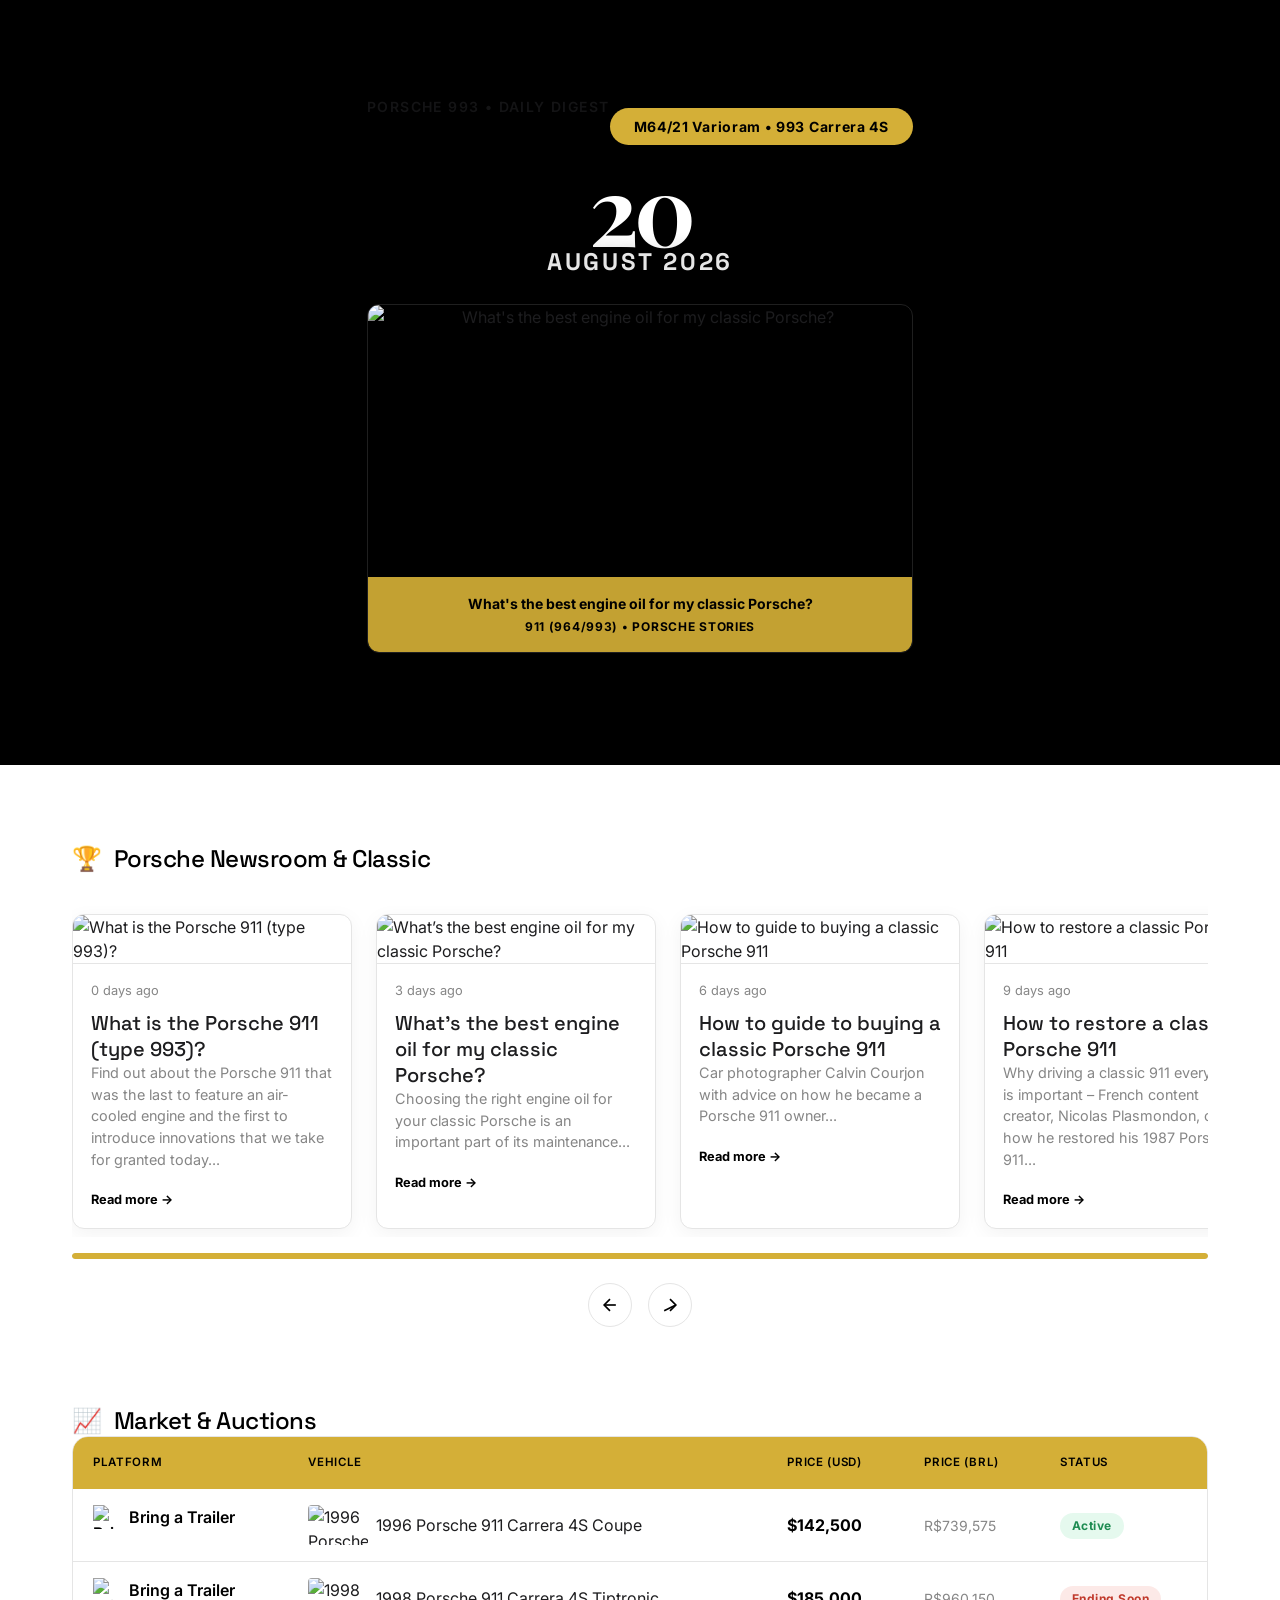
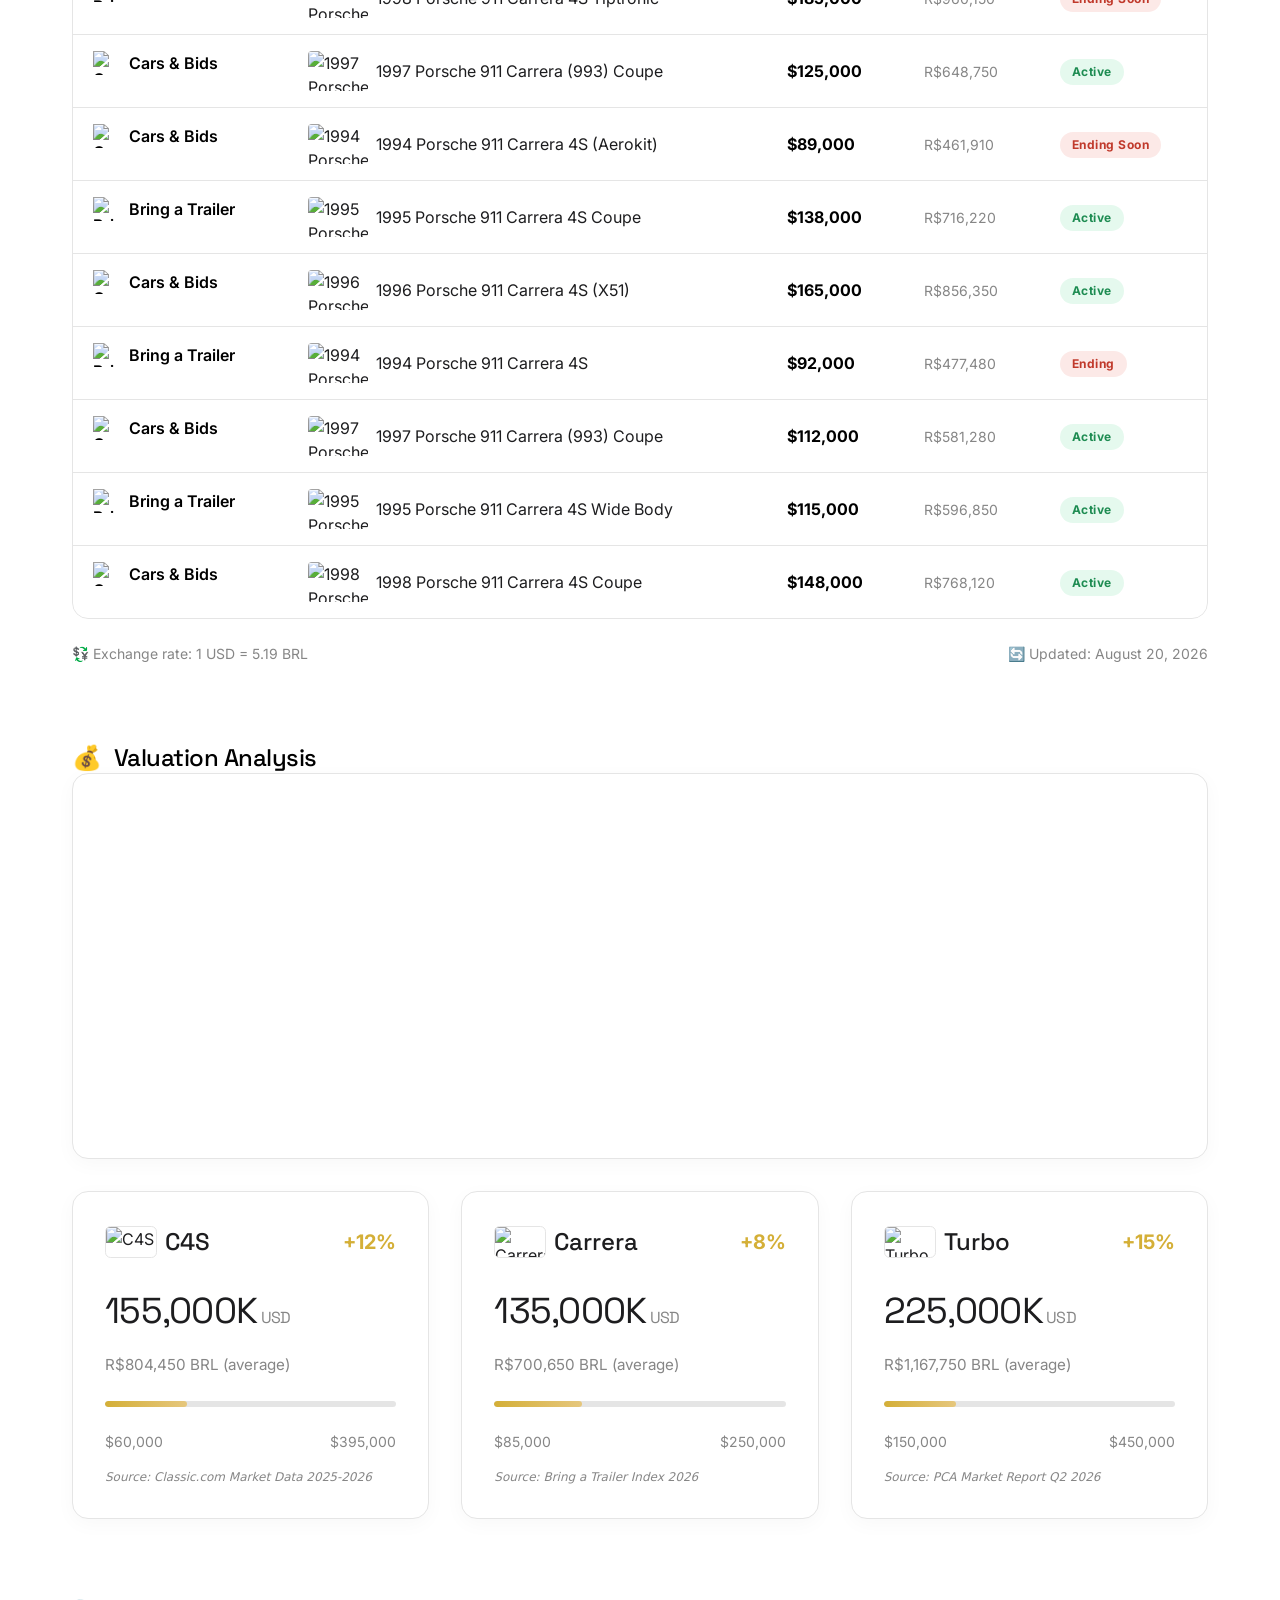
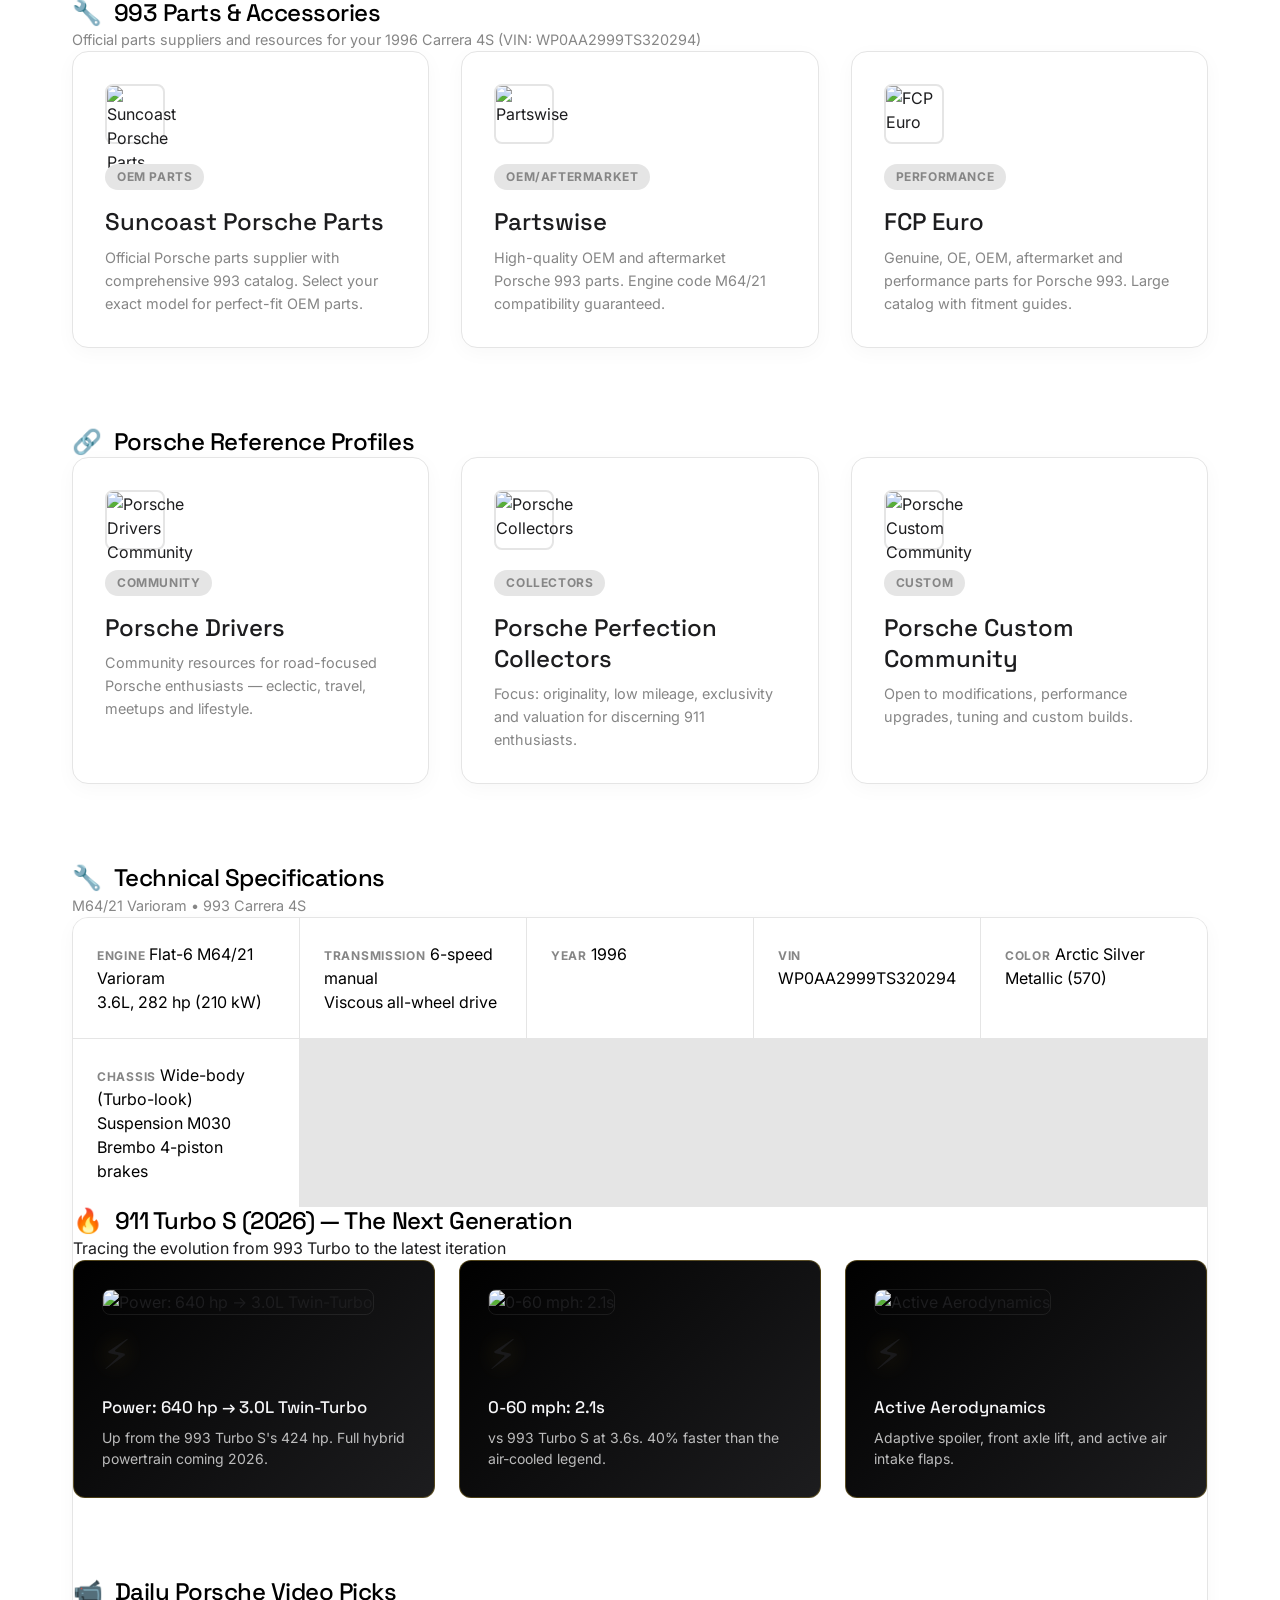
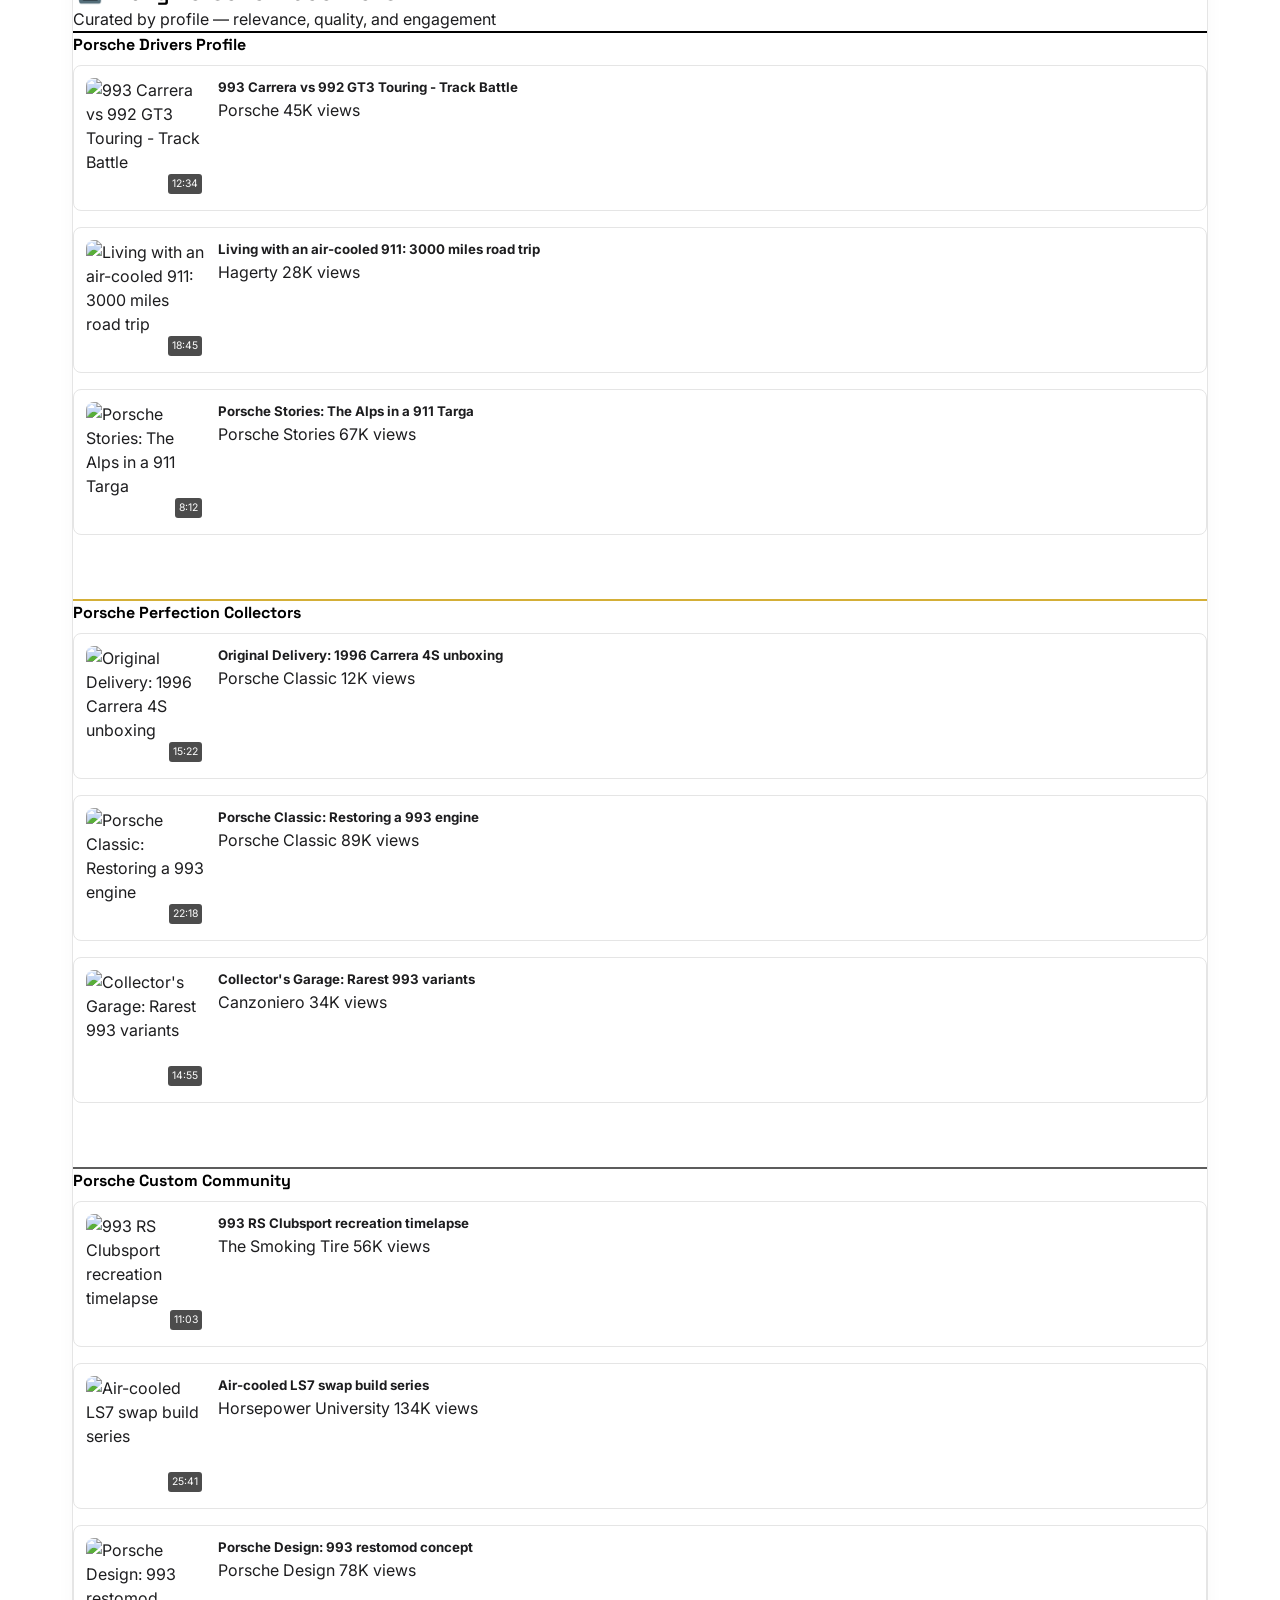
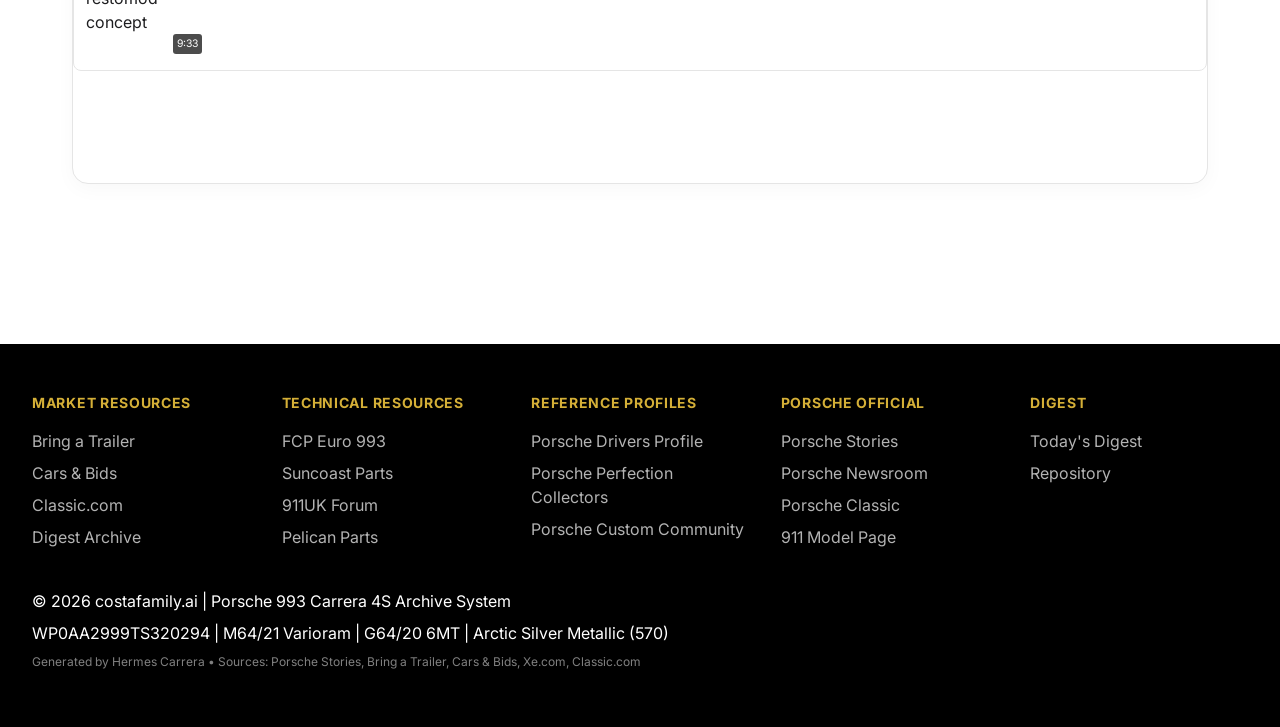
==== commit ce09fbbc: "design audit improvements: hero, carousel, market table, valuation, specs, turbo, footer, mobile" ====
--- a/index.html
+++ b/index.html
@@ -3,7 +3,7 @@
 <head>
     <meta charset="UTF-8">
     <meta name="viewport" content="width=device-width, initial-scale=1.0">
-    <title>Porsche 993 Daily Digest | August 16, 2026</title>
+    <title>Porsche 993 Daily Digest | August 20, 2026</title>
     <meta name="description" content="Daily Porsche 993 Carrera 4S intelligence brief by Hermes Carrera. Market data, auction listings, and Porsche heritage content.">
     <meta name="theme-color" content="#d4af37">
     <meta name="color-scheme" content="light dark">
@@ -39,18 +39,98 @@
         .hero-badge { display: inline-block; background: var(--porsche-gold); color: var(--porsche-black); padding: 0.5rem 1.5rem; border-radius: 999px; font-size: 0.875rem; font-weight: 700; letter-spacing: 0.05em; }
         
         /* ===== Header/Hero ===== */
-        header {background: var(--porsche-black); height: 90vh; display: flex; align-items: flex-end; justify-content: center; padding: 2rem; position: relative; overflow: hidden; }
-        header::after { content: ''; position: absolute; top: 0; left: 0; width: 100%; height: 100%; background: linear-gradient(to bottom, rgba(0,0,0,0.6) 0%, rgba(0,0,0,0.3) 60%, transparent 100%); z-index: -1; }
-        .hero-content { text-align: center; padding-bottom: 6rem; max-width: 900px; margin: 0 auto; z-index: 1; }
-        .hero-date { color: var(--porsche-white); font-family: var(--font-display); font-size: 5rem; font-weight: 700; letter-spacing: -0.05em; line-height: 0.9; text-shadow: 0 2px 20px rgba(0,0,0,0.8); display: flex; flex-direction: column; align-items: center; }
-        .hero-date-main { font-size: 5rem; line-height: 0.8; }
-        .hero-date-sub { font-size: 1.5rem; opacity: 0.8; font-family: var(--font-display2); text-transform: uppercase; letter-spacing: 0.1em; margin-top: 0.25rem; }
-        .hero-badge { display: inline-block; background: var(--porsche-gold); color: var(--porsche-black); padding: 0.5rem 1.5rem; border-radius: 999px; font-size: 0.875rem; font-weight: 700; letter-spacing: 0.05em; margin-top: 1.5rem; }
-        .daily-hero-image-container { margin-top: 2rem; border-radius: 0.75rem; overflow: hidden; box-shadow: 0 20px 40px rgba(0,0,0,0.3); border: 1px solid rgba(255,255,255,0.1); }
-        .daily-hero-image { width: 100%; height: auto; display: block; }
-        .hero-caption { background: rgba(0,0,0,0.7); padding: 1rem 1.5rem; }
-        .hero-caption-title { color: var(--porsche-white); font-size: 0.875rem; font-weight: 600; margin-bottom: 0.25rem; }
-        .hero-caption-source { color: var(--porsche-gold); font-size: 0.75rem; text-transform: uppercase; letter-spacing: 0.05em; font-weight: 600; }
+        header {
+            background: var(--porsche-black);
+            height: 85vh;
+            display: flex;
+            align-items: flex-end;
+            justify-content: center;
+            padding: 2rem;
+            position: relative;
+            overflow: hidden;
+        }
+        header::after {
+            content: '';
+            position: absolute;
+            top: 0;
+            left: 0;
+            width: 100%;
+            height: 100%;
+            background: linear-gradient(to bottom, rgba(0,0,0,0.65) 0%, rgba(0,0,0,0.35) 55%, transparent 100%);
+            z-index: -1;
+        }
+        .hero-content {
+            text-align: center;
+            padding-bottom: 5rem;
+            max-width: 960px;
+            margin: 0 auto;
+            z-index: 1;
+        }
+        .hero-date {
+            color: var(--porsche-white);
+            font-family: var(--font-display);
+            font-size: 6rem;
+            font-weight: 700;
+            letter-spacing: -0.05em;
+            line-height: 0.9;
+            text-shadow: 0 2px 24px rgba(0,0,0,0.85);
+            display: flex;
+            flex-direction: column;
+            align-items: center;
+        }
+        .hero-date-main {
+            font-size: 6rem;
+            line-height: 0.8;
+        }
+        .hero-date-sub {
+            font-size: 1.5rem;
+            opacity: 0.9;
+            font-family: var(--font-display2);
+            text-transform: uppercase;
+            letter-spacing: 0.12em;
+            margin-top: 0.3rem;
+        }
+        .hero-badge {
+            display: inline-block;
+            background: var(--porsche-gold);
+            color: var(--porsche-black);
+            padding: 0.5rem 1.5rem;
+            border-radius: 999px;
+            font-size: 0.875rem;
+            font-weight: 700;
+            letter-spacing: 0.05em;
+            margin-top: 1.5rem;
+        }
+        .daily-hero-image-container {
+            margin-top: 2rem;
+            border-radius: 0.75rem;
+            overflow: hidden;
+            box-shadow: 0 24px 50px rgba(0,0,0,0.35);
+            border: 1px solid rgba(255,255,255,0.12);
+        }
+        .daily-hero-image {
+            width: 100%;
+            height: auto;
+            display: block;
+        }
+        .hero-caption {
+            background: rgba(212, 175, 55, 0.92);
+            backdrop-filter: blur(10px);
+            padding: 1rem 1.5rem;
+        }
+        .hero-caption-title {
+            color: var(--porsche-black);
+            font-size: 0.875rem;
+            font-weight: 700;
+            margin-bottom: 0.25rem;
+        }
+        .hero-caption-source {
+            color: var(--porsche-black);
+            font-size: 0.75rem;
+            text-transform: uppercase;
+            letter-spacing: 0.06em;
+            font-weight: 700;
+        }
         main { max-width: 1200px; margin: 0 auto; padding: 5rem 2rem; }
         section { margin-bottom: 5rem; }
         .section-header { display: flex; justify-content: space-between; align-items: center; margin-bottom: 2.5rem; }
@@ -80,12 +160,12 @@
         
         .carousel { display: flex; overflow-x: auto; gap: 1.5rem; padding: 0.5rem 0; scrollbar-width: none; scroll-snap-type: x mandatory; }
         .carousel::-webkit-scrollbar { display: none; }
-        .carousel-card { min-width: 220px; background: var(--porsche-white); border-radius: 0.75rem; overflow: hidden; box-shadow: 0 5px 20px rgba(0,0,0,0.05); transition: var(--transition); border: 1px solid var(--porsche-light-gray); flex-shrink: 0; scroll-snap-align: start; flex: 1 0 0; }
-        .carousel-card:hover { transform: translateY(-5px); box-shadow: 0 20px 40px rgba(0,0,0,0.1); }
-        .carousel-image { width: 100%; height: 100px; object-fit: cover; border-bottom: 1px solid var(--porsche-light-gray); }
-        .carousel-content { padding: 1rem; }
-        .carousel-meta { font-size: 0.875rem; color: var(--porsche-medium-gray); margin-bottom: 0.75rem; }
-        .carousel-link { display: inline-flex; align-items: center; gap: 0.5rem; color: var(--porsche-black); text-decoration: none; font-weight: 700; font-size: 0.875rem; transition: color 0.2s ease; }
+        .carousel-card { min-width: 280px; background: var(--porsche-white); border-radius: 0.75rem; overflow: hidden; box-shadow: 0 5px 20px rgba(0,0,0,0.05); transition: var(--transition); border: 1px solid var(--porsche-light-gray); flex-shrink: 0; scroll-snap-align: start; flex: 1 0 0; }
+        .carousel-card:hover { transform: translateY(-6px) scale(1.01); box-shadow: 0 24px 48px rgba(0,0,0,0.12); }
+        .carousel-image { width: 100%; height: 160px; object-fit: cover; border-bottom: 1px solid var(--porsche-light-gray); }
+        .carousel-content { padding: 1.1rem; }
+        .carousel-meta { font-size: 0.8rem; color: var(--porsche-medium-gray); margin-bottom: 0.6rem; }
+        .carousel-link { display: inline-flex; align-items: center; gap: 0.5rem; color: var(--porsche-black); text-decoration: none; font-weight: 700; font-size: 0.8rem; transition: color 0.2s ease; }
         .carousel-link:hover { color: var(--porsche-gold); }
         
         /* Carousel navigation buttons - PDS style */
@@ -106,61 +186,66 @@
         .carousel-nav-btn svg { fill: none; stroke: var(--porsche-black); stroke-width: 2; }
         
         /* Market Table */
+        .market-table-wrap { overflow-x: auto; -webkit-overflow-scrolling: touch; border-radius: 1rem; }
         .market-table { width: 100%; border-collapse: separate; border-spacing: 0; background: var(--porsche-white); border-radius: 1rem; overflow: hidden; box-shadow: 0 5px 20px rgba(0,0,0,0.03); border: 1px solid var(--porsche-light-gray); }
         .market-table thead { background: var(--porsche-gold); }
-        .market-table th { color: var(--porsche-black); font-weight: 600; text-transform: uppercase; font-size: 0.75rem; letter-spacing: 0.05em; padding: 1.25rem 1.5rem; text-align: left; font-family: var(--font-sans); }
-        .market-table td { padding: 1.25rem 1.5rem; border-bottom: 1px solid var(--porsche-light-gray); font-family: var(--font-sans); }
+        .market-table th { color: var(--porsche-black); font-weight: 600; text-transform: uppercase; font-size: 0.72rem; letter-spacing: 0.06em; padding: 1.1rem 1.25rem; text-align: left; font-family: var(--font-sans); }
+        .market-table td { padding: 1rem 1.25rem; border-bottom: 1px solid var(--porsche-light-gray); font-family: var(--font-sans); }
         .market-table tr:last-child td { border-bottom: none; }
         .price-usd { font-weight: 700; color: var(--porsche-black); }
         .price-brl { font-size: 0.875rem; color: var(--porsche-medium-gray); }
-        .status-badge { display: inline-block; padding: 0.25rem 0.75rem; border-radius: 999px; font-size: 0.75rem; font-weight: 600; }
-        .status-badge.status-active { background: rgba(46, 204, 113, 0.1); color: #2ecc71; }
-        .status-badge.status-ending { background: rgba(231, 76, 60, 0.1); color: #e74c3c; }
-        .status-badge.status-ended { background: rgba(149, 152, 159, 0.1); color: #95a5a6; }
+        .status-badge { display: inline-block; padding: 0.25rem 0.75rem; border-radius: 999px; font-size: 0.75rem; font-weight: 700; letter-spacing: 0.04em; }
+        .status-badge.status-active { background: rgba(46, 204, 113, 0.12); color: #1e8c52; }
+        .status-badge.status-ending { background: rgba(231, 76, 60, 0.12); color: #c0392b; }
+        .status-badge.status-ended { background: rgba(149, 152, 159, 0.12); color: #6e7a82; }
+        .platform-link { color: var(--porsche-black); text-decoration: none; font-weight: 600; display: inline-flex; align-items: center; gap: 0.4rem; }
+        .platform-link:hover { color: var(--porsche-gold); }
+        .platform-logo { width: 22px; height: 22px; margin-right: 0.35rem; vertical-align: middle; }
         .market-table { width: 100%; border-collapse: separate; border-spacing: 0; background: var(--porsche-white); border-radius: 1rem; overflow: hidden; box-shadow: 0 5px 20px rgba(0,0,0,0.03); border: 1px solid var(--porsche-light-gray); }
         .market-table-wrap { overflow-x: auto; -webkit-overflow-scrolling: touch; border-radius: 1rem; }
         .valuation-charts { background: var(--porsche-white); border-radius: 1rem; padding: 2rem; border: 1px solid var(--porsche-light-gray); box-shadow: 0 5px 20px rgba(0,0,0,0.03); margin-bottom: 2rem; }
-        .valuation-chart-container { position: relative; height: 300px; width: 100%; }
-        .valuation-grid { display: grid; grid-template-columns: repeat(auto-fit, minmax(250px, 1fr)); gap: 2rem; margin-top: 2rem; }
+        .valuation-chart-container { position: relative; height: 320px; width: 100%; }
+        .valuation-grid { display: grid; grid-template-columns: repeat(3, 1fr); gap: 2rem; margin-top: 2rem; }
         .valuation-card { background: var(--porsche-white); border-radius: 1rem; padding: 2rem; border: 1px solid var(--porsche-light-gray); box-shadow: 0 5px 20px rgba(0,0,0,0.03); transition: var(--transition); }
-        .valuation-card:hover { transform: translateY(-5px); box-shadow: 0 15px 30px rgba(0,0,0,0.08); }
+        .valuation-card:hover { transform: translateY(-8px) scale(1.01); box-shadow: 0 22px 44px rgba(0,0,0,0.09); border-color: var(--porsche-gold); }
         .valuation-header { display: flex; align-items: center; gap: 0.5rem; justify-content: space-between; margin-bottom: 1.5rem; }
-        .valuation-thumb { width: 50px; height: 30px; object-fit: cover; border-radius: 0.25rem; flex-shrink: 0; }
+        .valuation-thumb { width: 52px; height: 32px; object-fit: cover; border-radius: 0.35rem; flex-shrink: 0; border: 1px solid var(--porsche-light-gray); }
         .auction-thumb { width: 60px; height: 40px; object-fit: cover; border-radius: 0.25rem; flex-shrink: 0; }
         .platform-logo { width: 24px; height: 24px; margin-right: 0.35rem; vertical-align: middle; }
         .valuation-title { font-family: var(--font-display2); font-size: 1.5rem; font-weight: 500; flex: 1; }
         .valuation-trend { font-size: 1.25rem; font-weight: 700; color: var(--porsche-gold); }
-        .price-display { font-size: 2.5rem; font-weight: 300; letter-spacing: -0.02em; margin-bottom: 1rem; }
-        .price-secondary { font-size: 1rem; color: var(--porsche-medium-gray); margin-bottom: 1.5rem; }
-        .range-bar { height: 4px; background: var(--porsche-light-gray); border-radius: 2px; margin: 1.5rem 0; overflow: hidden; }
-        .range-fill { height: 100%; background: linear-gradient(90deg, var(--porsche-gold), #e6c77d); border-radius: 2px; }
-        .valuation-source { font-size: 0.75rem; color: var(--porsche-medium-gray); margin-top: 1rem; }
+        .price-display { font-size: 2.25rem; font-weight: 400; font-family: 'Space Grotesk', sans-serif; letter-spacing: -0.02em; margin-bottom: 1rem; }
+        .price-secondary { font-size: 0.95rem; color: var(--porsche-medium-gray); margin-bottom: 1.5rem; }
+        .range-bar { height: 6px; background: linear-gradient(90deg, #e5e5e5 0%, #e5e5e5 100%); border-radius: 3px; margin: 1.5rem 0; overflow: hidden; position: relative; }
+        .range-fill { height: 100%; background: linear-gradient(90deg, var(--porsche-gold), #e6c77d); border-radius: 3px; }
+        .valuation-source { font-size: 0.75rem; color: var(--porsche-medium-gray); margin-top: 1rem; font-style: italic; }
         
         /* Profile Cards */
         .profiles-grid { display: grid; grid-template-columns: repeat(3, 1fr); gap: 2rem; }
-        .profile-card { background: var(--porsche-white); border-radius: 1rem; padding: 2.5rem; border: 1px solid var(--porsche-light-gray); box-shadow: 0 5px 20px rgba(0,0,0,0.03); transition: var(--transition); text-decoration: none; color: inherit; display: block; }
-        .profile-card:hover { transform: translateY(-5px); box-shadow: 0 20px 40px rgba(0,0,0,0.08); border-color: var(--porsche-gold); }
-        .profile-thumb-container { width: 60px; height: 60px; margin-bottom: 1.5rem; }
-        .profile-thumb { width: 100%; height: 100%; object-fit: contain; border-radius: 0.5rem; }
+        .profile-card { background: var(--porsche-white); border-radius: 1rem; padding: 2rem; border: 1px solid var(--porsche-light-gray); box-shadow: 0 5px 20px rgba(0,0,0,0.03); transition: var(--transition); text-decoration: none; color: inherit; display: block; }
+        .profile-card:hover { transform: translateY(-8px) scale(1.02); box-shadow: 0 24px 48px rgba(0,0,0,0.1); border-color: var(--porsche-gold); }
+        .profile-thumb-container { width: 60px; height: 60px; margin-bottom: 1.25rem; border: 2px solid var(--porsche-light-gray); border-radius: 0.5rem; transition: border-color 0.3s ease; }
+        .profile-card:hover .profile-thumb-container { border-color: var(--porsche-gold); }
+        .profile-thumb { width: 100%; height: 100%; object-fit: contain; border-radius: 0.35rem; }
         .profile-header-card { display: flex; justify-content: space-between; align-items: flex-start; margin-bottom: 1rem; }
-        .profile-tag { background: var(--porsche-light-gray); color: var(--porsche-medium-gray); font-size: 0.75rem; text-transform: uppercase; letter-spacing: 0.05em; padding: 0.25rem 0.75rem; border-radius: 999px; font-weight: 600; }
+        .profile-tag { background: var(--porsche-light-gray); color: var(--porsche-medium-gray); font-size: 0.75rem; text-transform: uppercase; letter-spacing: 0.05em; padding: 0.25rem 0.75rem; border-radius: 999px; font-weight: 700; }
         .profile-title-card { font-family: var(--font-display2); font-size: 1.5rem; font-weight: 500; margin-bottom: 0.5rem; }
         .profile-description { color: var(--porsche-medium-gray); font-size: 0.9rem; line-height: 1.6; }
         
         /* Tech Specs */
         .specs-container { background: var(--porsche-white); border-radius: 1rem; border: 1px solid var(--porsche-light-gray); box-shadow: 0 5px 20px rgba(0,0,0,0.03); overflow: hidden; }
-        .specs-grid { display: grid; grid-template-columns: repeat(3, 1fr); gap: 1px; background: var(--porsche-light-gray); }
+        .specs-grid { display: grid; grid-template-columns: repeat(5, 1fr); gap: 1px; background: var(--porsche-light-gray); }
         .spec-block { background: var(--porsche-white); padding: 1.5rem; }
-        .spec-label { font-size: 0.75rem; text-transform: uppercase; letter-spacing: 0.05em; color: var(--porsche-medium-gray); font-weight: 600; }
-        .spec-value { font-size: 1rem; color: var(--porsche-black); }
+        .spec-label { font-size: 0.75rem; text-transform: uppercase; letter-spacing: 0.06em; color: var(--porsche-medium-gray); font-weight: 700; margin-bottom: 0.4rem; }
+        .spec-value { font-size: 1rem; color: var(--porsche-black); line-height: 1.4; }
         
         /* Turbo S 2026 Legacy Evolution */
-        .turbo-grid { display: grid; grid-template-columns: repeat(auto-fill, minmax(280px, 1fr)); gap: 1.5rem; }
-        .turbo-card { background: var(--porsche-white); border-radius: 0.75rem; padding: 1.5rem; box-shadow: 0 5px 20px rgba(0,0,0,0.05); border: 1px solid var(--porsche-light-gray); }
-        .turbo-icon { font-size: 2rem; margin-bottom: 0.75rem; }
-        .turbo-thumb { width: 60px; height: 60px; object-fit: contain; border-radius: 0.5rem; margin-bottom: 0.5rem; }
-        .turbo-card h3 { font-family: var(--font-display2); font-size: 1rem; margin: 0 0 0.5rem 0; color: var(--porsche-black); }
-        .turbo-card p { font-size: 0.875rem; color: var(--porsche-medium-gray); margin: 0; }
+        .turbo-grid { display: grid; grid-template-columns: repeat(3, 1fr); gap: 1.5rem; }
+        .turbo-card { background: linear-gradient(135deg, #000 0%, #1d1d1f 100%); border: 1px solid rgba(212,175,55,0.35); border-radius: 0.75rem; padding: 1.75rem; }
+        .turbo-icon { font-size: 2.6rem; margin-bottom: 0.75rem; opacity: 0.9; filter: drop-shadow(0 0 12px rgba(212,175,55,0.35)); }
+        .turbo-thumb { width: 64px; height: 64px; object-fit: contain; border-radius: 0.5rem; margin-bottom: 0.5rem; border: 1px solid rgba(255,255,255,0.08); }
+        .turbo-card h3 { font-family: var(--font-display2); font-size: 1.05rem; margin: 0 0 0.5rem 0; color: #f5f5f7; }
+        .turbo-card p { font-size: 0.875rem; color: rgba(255,255,255,0.72); margin: 0; }
         
         /* Daily Porsche Videos */
         .video-grid { display: flex; flex-direction: column; gap: 2rem; }
@@ -176,7 +261,10 @@
         
         /* Footer */
         footer { background: var(--porsche-black); color: var(--porsche-white); padding: 3rem 2rem; }
-        .footer-grid { display: grid; grid-template-columns: repeat(auto-fit, minmax(200px, 1fr)); gap: 2rem; margin-bottom: 2rem; }
+        .footer-grid { display: grid; grid-template-columns: repeat(auto-fit, minmax(180px, 1fr)); gap: 2rem; margin-bottom: 2rem; }
+        @media (min-width: 1400px) {
+            .footer-grid { grid-template-columns: repeat(5, 1fr); }
+        }
         @media (max-width: 430px) {
             .footer-grid { grid-template-columns: 1fr 1fr; gap: 1rem; }
         }
@@ -189,27 +277,27 @@
         .footer-bottom p:last-child { font-size: 0.75rem; color: rgba(255, 255, 255, 0.5); }
         
         @media (max-width: 768px) {
-            .hero-date { font-size: 3rem; }
-            .hero-content { max-width: 90vw; }
+            .hero-date { font-size: 3.5rem; }
+            .hero-content { max-width: 92vw; }
             .daily-hero-image-container { margin-top: 1.5rem; }
             .profiles-grid, .valuation-grid { grid-template-columns: 1fr; }
-            .specs-grid { grid-template-columns: 1fr; }
+            .specs-grid { grid-template-columns: repeat(2, 1fr); }
             .spec-block { padding: 1rem; }
-            .carousel-card { min-width: 280px; }
+            .carousel-card { min-width: 260px; }
             .section-header { flex-direction: column; align-items: flex-start; gap: 0.5rem; }
         }
         
         /* iPhone Pro Max 17 - Mobile UX optimized */
         @media (max-width: 430px) {
-            header {height: 85vh; }
-            .hero-date-main {font-size: 3rem; }
-            .hero-date-sub {font-size: 1rem; }
+            header {height: 82vh; }
+            .hero-date-main {font-size: 2.8rem; }
+            .hero-date-sub {font-size: 0.95rem; }
             .hero-badge {font-size: 0.65rem; padding: 0.3rem 1rem; }
             .byline { font-size: 0.75rem; }
-            h2 { font-size: 1.25rem; }
-            .section-title { font-size: 1.1rem; }
-            .section-title .emoji { font-size: 1.2rem; }
-            .market-table th, .market-table td { padding: 0.6rem 0.5rem; font-size: 0.75rem; }
+            h2 { font-size: 1.15rem; }
+            .section-title { font-size: 1.05rem; }
+            .section-title .emoji { font-size: 1.15rem; }
+            .market-table th, .market-table td { padding: 0.55rem 0.5rem; font-size: 0.72rem; }
             .hero-caption-title { font-size: 0.75rem; }
             .hero-caption-source { font-size: 0.6rem; }
             .profile-card { padding: 1rem; }
@@ -218,12 +306,12 @@
             .spec-label { font-size: 0.65rem; }
             .spec-value { font-size: 0.8rem; }
             .hero-badge { font-size: 0.7rem; padding: 0.3rem 0.8rem; }
-            .valuation-thumb { width: 40px; height: 25px; }
+            .valuation-thumb { width: 40px; height: 24px; }
             .auction-thumb { width: 50px; height: 32px; }
-            .platform-logo { width: 20px; height: 20px; }
+            .platform-logo { width: 18px; height: 18px; }
             .turbo-grid { grid-template-columns: 1fr; }
             .turbo-card { padding: 1rem; }
-            .turbo-icon { font-size: 1.5rem; }
+            .turbo-icon { font-size: 1.6rem; }
             .turbo-card h3 { font-size: 0.85rem; }
             .turbo-card p { font-size: 0.75rem; }
             .video-card { flex-direction: column; }
@@ -233,11 +321,12 @@
             .video-profile-header h4 { font-size: 0.8rem; }
             
             /* Carousel mobile UX */
-            .carousel-card { min-width: 158px; flex: 1 0 0; margin-right: 0; }
-            .carousel { gap: 0.5rem; }
-            .carousel-content { padding: 0.6rem; }
-            .carousel-meta { font-size: 0.65rem; }
-            .carousel-link { font-size: 0.65rem; }
+            .carousel-card { min-width: 260px; flex: 1 0 0; margin-right: 0; }
+            .carousel { gap: 0.6rem; }
+            .carousel-content { padding: 0.7rem; }
+            .carousel-meta { font-size: 0.7rem; }
+            .carousel-link { font-size: 0.7rem; }
+            .carousel-image { height: 140px; }
             .carousel-nav { display: none; }
             .carousel-scrollbar-container { margin-top: 0.4rem; }
             
@@ -256,16 +345,16 @@
                 <div class="hero-badge">M64/21 Varioram • 993 Carrera 4S</div>
             </div>
             <div class="hero-date">
-                <span class="hero-date-main">16</span>
+                <span class="hero-date-main">20</span>
                 <span class="hero-date-sub">August 2026</span>
             </div>
 
             <!-- Daily Air-Cooled Hero Image -->
             <div class="daily-hero-image-container">
-                <img src="https://content-hub.imgix.net/GUhocLc6D6V9qFtm3Oc2g/19e093064c8a22f6214f16a85469aac2/7-20things-20you-20need-20to-20know-20about-20the-20porsche-20911-20type-20993.jpg?w=1920" alt="What is the Porsche 911 (type 993)?" class="daily-hero-image" loading="eager" width="1200" height="600">
+                <img src="https://content-hub.imgix.net/7Jbfc1Bipxe77PnjOVNaTU/894ac12e105ead6a7df681de4aec5f8d/what-20is-20the-20best-20engine-20oil.jpg?w=1920" alt="What's the best engine oil for my classic Porsche?" class="daily-hero-image" loading="eager" width="1200" height="600">
                 <div class="hero-caption">
-                    <div class="hero-caption-title">What is the Porsche 911 (type 993)?</div>
-                    <div class="hero-caption-source">911 (993) • Porsche Stories</div>
+                    <div class="hero-caption-title">What's the best engine oil for my classic Porsche?</div>
+                    <div class="hero-caption-source">911 (964/993) • Porsche Stories</div>
                 </div>
             </div>
         </div>
@@ -388,7 +477,6 @@
                     </tr>
                 </thead>
                 <tbody>
-                    
                     <tr>
                         <td><a href="https://bringatrailer.com/listing/1996-porsche-911-carrera-4s-coupe-2/" target="_blank" class="platform-link"><img src="https://porsche.com/favicon.ico" alt="Bring a Trailer logo" class="platform-logo" width="24" height="24"> Bring a Trailer</a></td>
                         <td><div style="display: flex; align-items: center; gap: 0.5rem;"><img src="https://content-hub.imgix.net/GUhocLc6D6V9qFtm3Oc2g/19e093064c8a22f6214f16a85469aac2/7-20things-20you-20need-20to-20know-20about-20the-20porsche-20911-20type-20993.jpg?w=120" alt="1996 Porsche 911 Carrera 4S Coupe" class="auction-thumb" loading="lazy" width="60" height="40"><span>1996 Porsche 911 Carrera 4S Coupe</span></div></td>
@@ -464,7 +552,7 @@
             </div>
             <div style="display: flex; justify-content: space-between; margin-top: 1.5rem; font-size: 0.875rem; color: #868686;">
                 <span>💱 Exchange rate: 1 USD = 5.19 BRL</span>
-                <span>🔄 Updated: August 16, 2026</span>
+                <span>🔄 Updated: August 20, 2026</span>
             </div>
         </section>
         
@@ -863,6 +951,13 @@
                     <li><a href="https://newsroom.porsche.com/" target="_blank">Porsche Newsroom</a></li>
                     <li><a href="https://www.porsche.com/porsche-classic/" target="_blank">Porsche Classic</a></li>
                     <li><a href="https://www.porsche.com/usa/911/" target="_blank">911 Model Page</a></li>
+                </ul>
+            </div>
+            <div class="footer-column">
+                <h4>Digest</h4>
+                <ul>
+                    <li><a href="https://digest.costafamily.ai" target="_blank">Today's Digest</a></li>
+                    <li><a href="https://github.com/zw96v6wxvj-gif/porsche-digest" target="_blank">Repository</a></li>
                 </ul>
             </div>
         </div>
